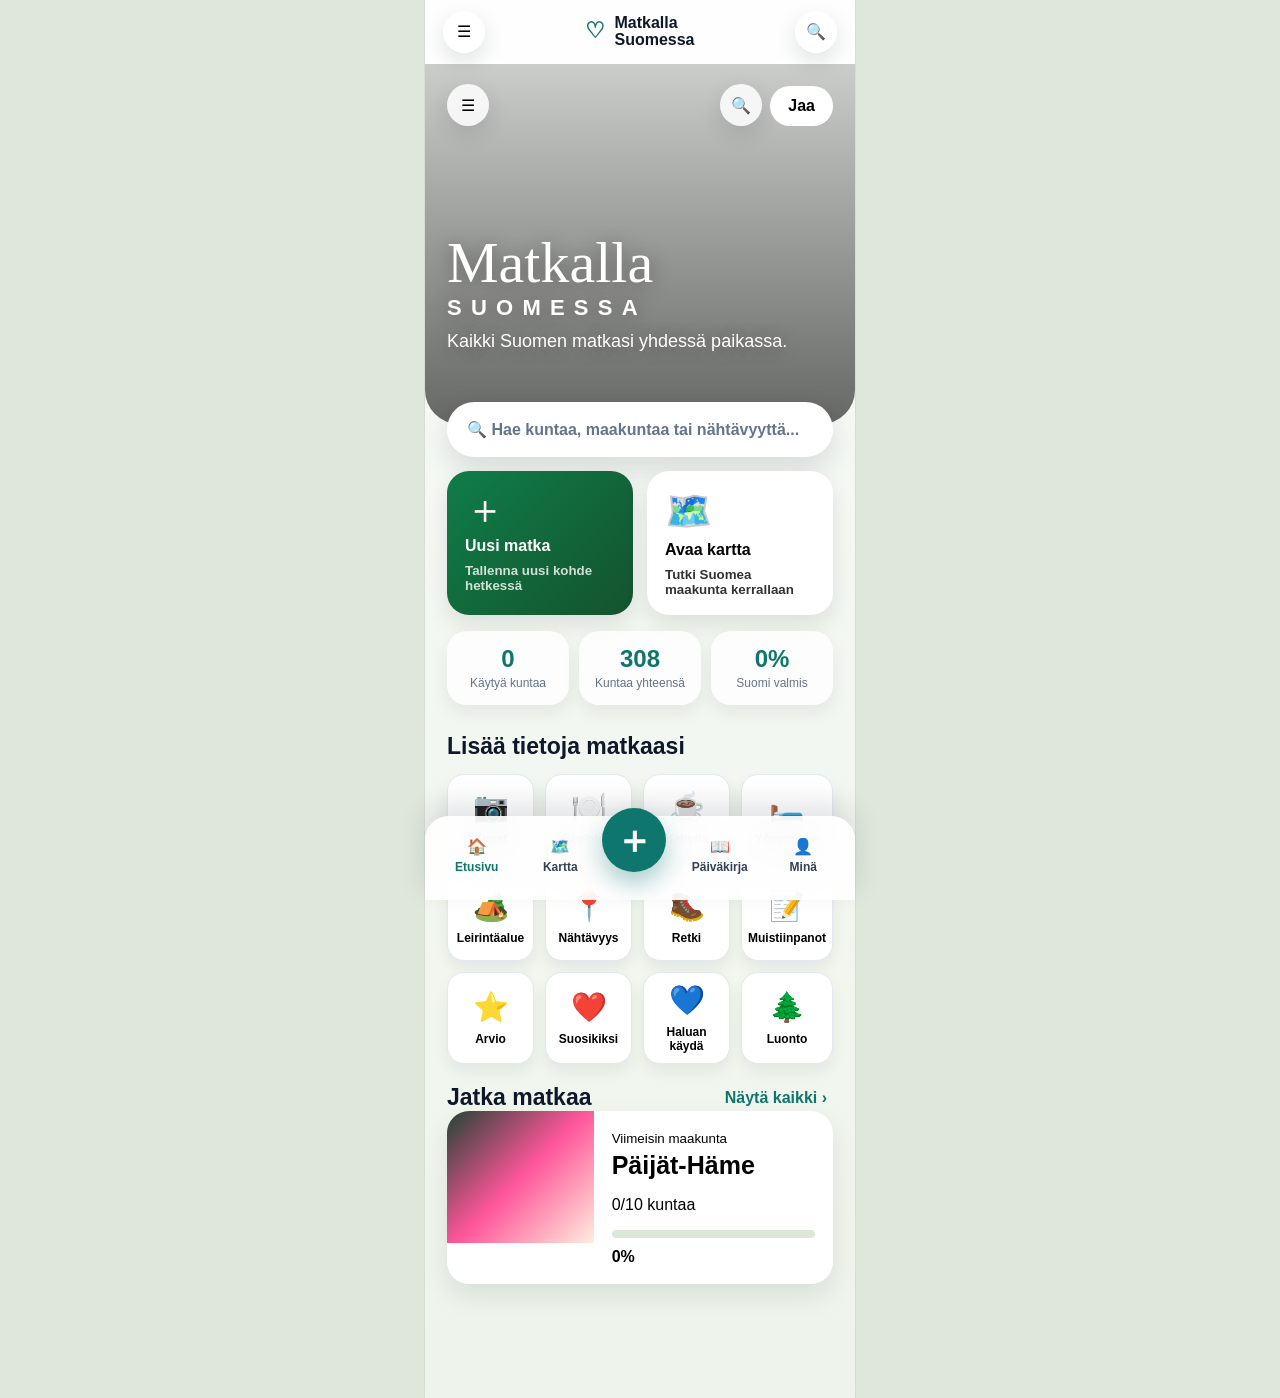
==== index.html @ c71a7cf4 "Add files via upload" ====
<!DOCTYPE html>
<html lang="fi">
<head>
  <meta charset="UTF-8" />
  <meta name="viewport" content="width=device-width, initial-scale=1.0" />
  <title>Matkalla Suomessa</title>
  <link rel="stylesheet" href="styles.css" />
</head>
<body>
  <div class="app-shell">
    <header class="topbar">
      <button class="round-icon" onclick="go('home')">☰</button>
      <div class="brand"><span class="logo">♡</span><span>Matkalla<br>Suomessa</span></div>
      <button class="round-icon" onclick="showSearch()" title="Haku">🔍</button>
    </header>
    <main id="view"></main>
    <nav class="bottomnav">
      <button data-nav="home" onclick="go('home')">🏠<span>Etusivu</span></button>
      <button data-nav="map" onclick="go('map')">🗺️<span>Kartta</span></button>
      <button class="plus" onclick="go('newTrip')">＋</button>
      <button data-nav="trips" onclick="go('trips')">📖<span>Päiväkirja</span></button>
      <button data-nav="profile" onclick="go('profile')">👤<span>Minä</span></button>
    </nav>
  </div>
  <script src="data.js"></script>
  <script src="app.js"></script>
</body>
</html>
---- styles.css ----
:root{--green:#0f766e;--dark:#0f172a;--muted:#64748b;--bg:#f3f6f1;--card:#ffffff;--line:#e2e8f0;--gold:#c98909;--blue:#0ea5e9;--pink:#ec4899}*{box-sizing:border-box}body{margin:0;background:#dfe7dd;font-family:-apple-system,BlinkMacSystemFont,"Segoe UI",Roboto,Arial,sans-serif;color:var(--dark)}button,input,textarea{font:inherit}.app-shell{width:min(430px,100vw);min-height:100vh;margin:0 auto;background:linear-gradient(#f8faf7,#eef4eb);position:relative;overflow:hidden;padding-bottom:92px;box-shadow:0 0 0 1px rgba(0,0,0,.04)}.topbar{position:sticky;top:0;z-index:20;height:64px;padding:10px 18px;display:flex;align-items:center;justify-content:space-between;background:rgba(255,255,255,.72);backdrop-filter:blur(16px);border-bottom:1px solid rgba(255,255,255,.5)}.brand{display:flex;align-items:center;gap:9px;font-weight:900;line-height:1.02}.logo{color:var(--green);font-size:22px}.round-icon{width:42px;height:42px;border:0;border-radius:50%;background:#fff;box-shadow:0 8px 22px rgba(15,23,42,.12);display:inline-grid;place-items:center}.light{background:rgba(255,255,255,.85)}.pill-share{border:0;border-radius:24px;background:#fff;padding:11px 18px;font-weight:900;margin-left:8px}.hero{height:360px;background-size:cover;background-position:center;position:relative;padding:20px 22px;display:flex;flex-direction:column;justify-content:space-between;color:#fff;border-bottom-left-radius:34px;border-bottom-right-radius:34px}.hero-actions{display:flex;justify-content:space-between;align-items:center}.hero-title{padding-bottom:52px;text-shadow:0 2px 20px rgba(0,0,0,.4)}.script{font-size:58px;line-height:.85;font-family:"Segoe Script","Brush Script MT",cursive}.spaced{letter-spacing:.42em;font-weight:800;font-size:22px;margin-top:8px}.hero-title p{font-size:18px;margin:10px 0 0}.content{padding:22px}.overlap{margin-top:-44px;position:relative;z-index:5}h1{font-size:34px;line-height:1;margin:8px 0 10px}h2{font-size:23px;margin:28px 0 14px}.lead{color:var(--muted);font-size:16px}.searchbar{width:100%;border:0;border-radius:28px;background:#fff;padding:18px 20px;text-align:left;color:#64748b;box-shadow:0 12px 30px rgba(15,23,42,.13);font-weight:650}.quick-grid{display:grid;grid-template-columns:1fr 1fr;gap:14px;margin-top:14px}.quick{border:0;border-radius:22px;background:#fff;padding:18px;text-align:left;min-height:118px;display:flex;flex-direction:column;gap:8px;box-shadow:0 10px 22px rgba(15,23,42,.1)}.quick.primary{background:linear-gradient(135deg,#0f7d49,#14532d);color:#fff}.bigplus{font-size:40px;line-height:1}.mapicon{font-size:38px}.quick small{font-weight:600;opacity:.8}.stats-row{display:grid;grid-template-columns:repeat(3,1fr);gap:10px;margin:16px 0}.stats-row>div{background:rgba(255,255,255,.78);border-radius:20px;padding:14px;text-align:center;box-shadow:0 8px 18px rgba(15,23,42,.07)}.stats-row b{display:block;font-size:24px;color:var(--green)}.stats-row small{font-size:12px;color:var(--muted)}.feature-grid,.action-grid{display:grid;grid-template-columns:repeat(4,1fr);gap:11px}.feature,.region-action{border:1px solid var(--line);background:#fff;border-radius:17px;min-height:88px;padding:10px 6px;display:flex;flex-direction:column;align-items:center;justify-content:center;gap:8px;font-weight:800;box-shadow:0 8px 15px rgba(15,23,42,.06)}.feature span,.region-action span{font-size:29px}.feature b,.region-action b{font-size:12px}.section-title{display:flex;align-items:center;justify-content:space-between;margin-top:20px}.section-title h2{margin:0}.section-title button{border:0;background:transparent;color:var(--green);font-weight:850}.journey-card{width:100%;border:0;background:#fff;border-radius:22px;padding:0;display:grid;grid-template-columns:38% 1fr;text-align:left;overflow:hidden;box-shadow:0 12px 26px rgba(15,23,42,.09)}.journey-img{min-height:132px;background:linear-gradient(135deg,#243,#f59,#fed)}.journey-card div:nth-child(2){padding:18px}.journey-card h3{font-size:25px;margin:4px 0}.bar{height:8px;background:#dbe7d7;border-radius:99px;overflow:hidden;margin:10px 0}.bar i{display:block;height:100%;background:var(--green);border-radius:99px}.h-scroll,.memory-strip{display:flex;gap:12px;overflow-x:auto;padding:3px 0 10px}.mini-card,.place-card{border:0;background:#fff;border-radius:18px;min-width:138px;text-align:left;padding:10px;box-shadow:0 8px 17px rgba(15,23,42,.08)}.mini-img,.place-img{height:92px;border-radius:14px;background:linear-gradient(135deg,#0f766e,#a7f3d0,#fff);display:grid;place-items:center;font-size:30px;position:relative}.place-img button{position:absolute;right:8px;top:8px;border:0;border-radius:50%;background:rgba(255,255,255,.9);width:32px;height:32px}.mini-card b,.place-card b{display:block;margin-top:9px}.mini-card small,.place-card small{color:var(--muted)}.premium-map{position:relative;height:580px;background:rgba(255,255,255,.72);border-radius:34px;box-shadow:inset 0 0 0 1px rgba(255,255,255,.9),0 16px 35px rgba(15,23,42,.08);overflow:hidden;margin:16px 0}.finland-shape{position:absolute;inset:32px 78px 72px 82px;background:linear-gradient(180deg,#dcfce7,#eef8ed);border:7px solid #0f5f55;border-radius:48% 44% 54% 48%/18% 16% 26% 24%;clip-path:polygon(51% 0,61% 3%,67% 12%,64% 23%,55% 31%,61% 42%,72% 50%,70% 62%,60% 73%,62% 88%,52% 99%,38% 94%,32% 78%,25% 68%,31% 55%,22% 43%,31% 31%,38% 22%,36% 10%);filter:drop-shadow(0 18px 18px rgba(15,23,42,.12))}.finland-shape:after{content:"";position:absolute;left:44%;top:30%;width:48px;height:82px;background:#bae6fd;border-radius:50%;opacity:.75}.map-pin{position:absolute;transform:translate(-50%,-50%);border:1px solid var(--line);border-radius:14px;background:#fff;width:54px;height:54px;box-shadow:0 10px 24px rgba(15,23,42,.14);display:grid;place-items:center;font-weight:900}.map-pin small{font-size:11px;margin-top:-8px}.map-pin.started{background:var(--green);color:#fff}.map-pin.done{background:var(--gold);color:#fff}.legend{position:absolute;left:25px;right:25px;bottom:26px;display:flex;justify-content:center;gap:12px;font-weight:800;font-size:13px}.green{color:var(--green)}.gold{color:var(--gold)}.region-grid{display:grid;gap:12px}.region-card{border:0;border-radius:22px;background:#fff;padding:16px;display:grid;grid-template-columns:42px 1fr 18px;align-items:center;gap:12px;text-align:left;box-shadow:0 8px 18px rgba(15,23,42,.07)}.region-card span{font-size:28px}.region-card b{font-size:18px}.region-card small{display:block;color:var(--muted);margin:2px 0}.region-card.started{box-shadow:0 0 0 2px rgba(15,118,110,.18),0 8px 18px rgba(15,23,42,.07)}.region-card.done{box-shadow:0 0 0 2px rgba(201,137,9,.3),0 8px 18px rgba(15,23,42,.07)}.region-hero,.muni-hero{height:310px;padding:20px;display:flex;flex-direction:column;justify-content:space-between;color:#fff;position:relative;background-size:cover;border-bottom-left-radius:34px;border-bottom-right-radius:34px}.region-hero:before,.muni-hero:before{content:"";position:absolute;inset:0;background:linear-gradient(180deg,rgba(0,0,0,.08),rgba(0,0,0,.58));border-bottom-left-radius:34px;border-bottom-right-radius:34px}.region-hero>* ,.muni-hero>*{position:relative}.back{width:48px;height:48px;border:0;border-radius:50%;background:rgba(255,255,255,.9);font-size:34px}.hero-heart{position:absolute;right:18px;top:20px}.crest{font-size:44px;display:block}.region-hero h1,.muni-hero h1{font-size:52px;color:#fff;text-shadow:0 3px 20px rgba(0,0,0,.35);margin:8px 0}.region-content{margin-top:-20px;position:relative;z-index:4}.progress-card{background:#fff;border-radius:22px;padding:18px;display:grid;grid-template-columns:repeat(3,1fr);gap:8px;box-shadow:0 12px 28px rgba(15,23,42,.1)}.progress-card b{font-size:22px;color:var(--green);display:block}.progress-card small{color:var(--muted);font-size:12px}.wide{grid-column:1/-1}.municipality-list{display:grid;gap:10px}.muni-row{width:100%;border:0;border-radius:18px;background:#fff;padding:15px;text-align:left;display:flex;justify-content:space-between;align-items:center;box-shadow:0 7px 15px rgba(15,23,42,.06)}.muni-row b{font-size:18px}.muni-row small{display:block;color:var(--muted);margin-top:3px}.muni-row.visited{background:#e8f7ed}.toggle-row{display:grid;grid-template-columns:1fr;gap:10px}.status{border:1px solid var(--line);border-radius:17px;background:#fff;padding:14px;font-weight:900}.status.on{background:#dcfce7;border-color:#86efac}.status.blue{background:#dff5ff}.status.pink{background:#ffe4ef}.field{display:block;margin:16px 0;font-weight:850}.field input,.field textarea,.search-input{width:100%;border:1px solid var(--line);border-radius:18px;padding:15px;margin-top:8px;background:#fff}.field textarea{min-height:120px;resize:vertical}.rating{background:#fff;border-radius:18px;padding:15px;margin:14px 0;display:flex;align-items:center;justify-content:space-between}.rating button{border:0;background:transparent;font-size:24px}.tag-cloud{display:flex;gap:8px;flex-wrap:wrap}.tag{border:1px solid var(--line);border-radius:999px;background:#fff;padding:10px 14px}.tag.on{background:#dcfce7;border-color:#86efac}.big-save{width:100%;border:0;border-radius:20px;background:linear-gradient(135deg,#0f766e,#14532d);color:#fff;font-weight:950;padding:17px;margin-top:10px;box-shadow:0 12px 24px rgba(15,118,110,.25)}.ghost{width:100%;border:1px solid var(--line);border-radius:20px;background:#fff;padding:15px;margin-top:10px}.diary-card,.empty-card{background:#fff;border-radius:20px;padding:18px;box-shadow:0 8px 18px rgba(15,23,42,.07);margin:12px 0}.add-memory{min-width:112px;border:2px dashed #cbd5e1;border-radius:18px;background:#fff;color:var(--green);font-size:36px}.add-memory span{display:block;font-size:14px;color:var(--dark)}.bottomnav{position:fixed;left:50%;bottom:0;transform:translateX(-50%);width:min(430px,100vw);height:84px;background:rgba(255,255,255,.86);backdrop-filter:blur(18px);border-top-left-radius:24px;border-top-right-radius:24px;box-shadow:0 -12px 28px rgba(15,23,42,.12);display:grid;grid-template-columns:1fr 1fr 76px 1fr 1fr;align-items:center;padding:8px 10px 14px;z-index:30}.bottomnav button{border:0;background:transparent;display:flex;flex-direction:column;align-items:center;gap:4px;color:#334155;font-weight:800}.bottomnav .active{color:var(--green)}.bottomnav span{font-size:12px}.bottomnav .plus{width:64px;height:64px;border-radius:50%;background:var(--green);color:#fff;font-size:38px;display:grid;place-items:center;box-shadow:0 12px 25px rgba(15,118,110,.35);margin-top:-30px} @media(max-width:380px){.feature-grid,.action-grid{grid-template-columns:repeat(3,1fr)}.hero{height:330px}.script{font-size:48px}.premium-map{height:520px}.map-pin{width:48px;height:48px}.region-hero h1,.muni-hero h1{font-size:42px}}
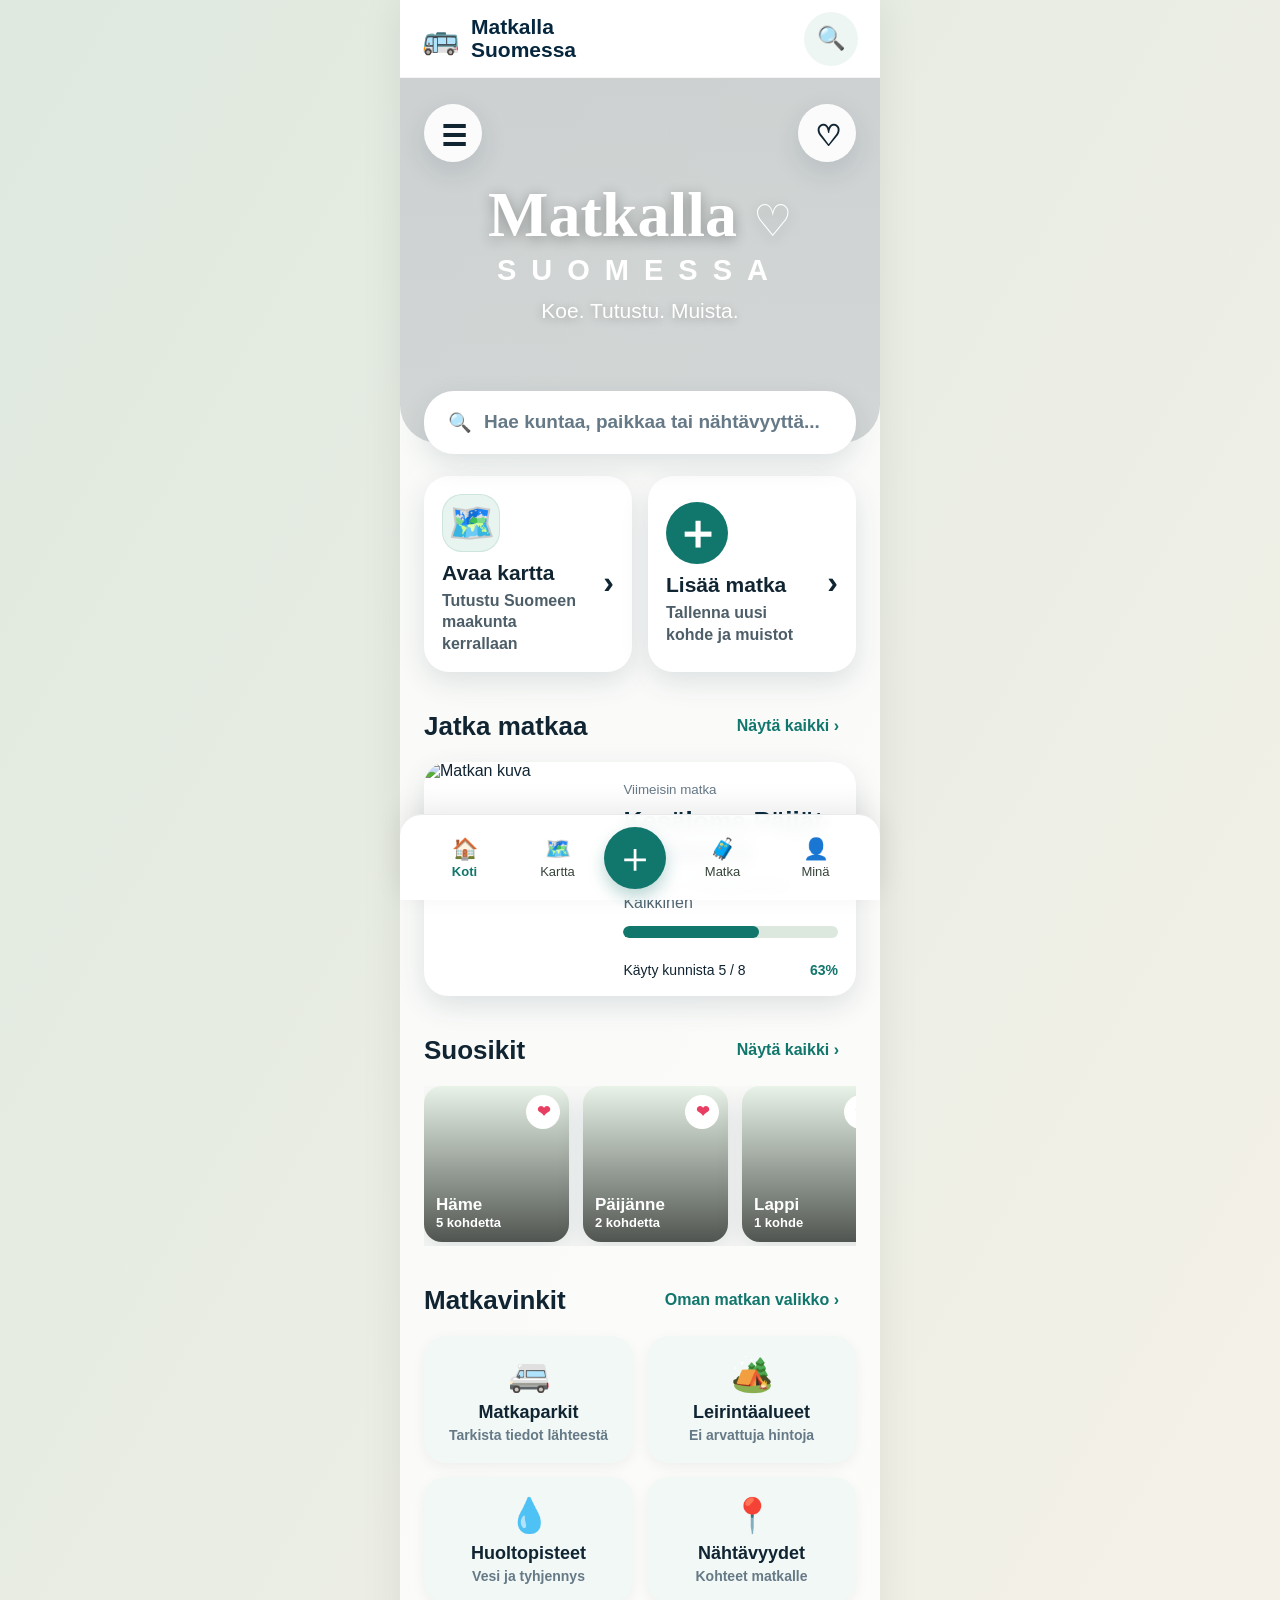
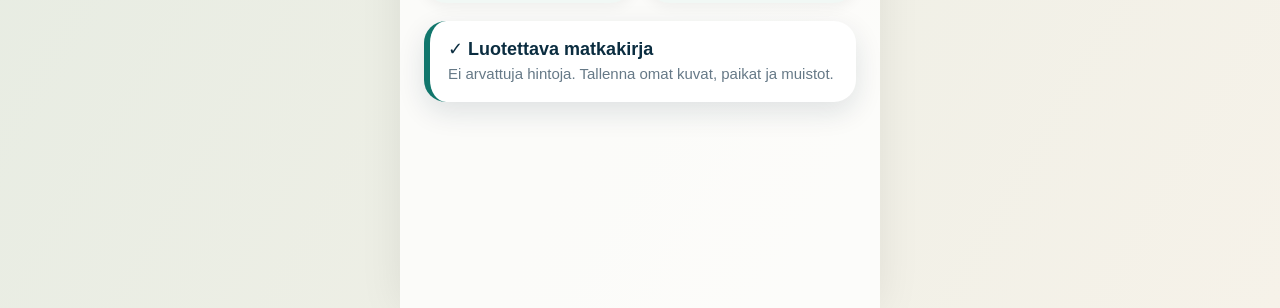
==== commit bd7bd156: "Add files via upload" ====
--- a/index.html
+++ b/index.html
@@ -9,16 +9,15 @@
 <body>
   <div class="app-shell">
     <header class="topbar">
-      <button class="round-icon" onclick="go('home')">☰</button>
-      <div class="brand"><span class="logo">♡</span><span>Matkalla<br>Suomessa</span></div>
-      <button class="round-icon" onclick="showSearch()" title="Haku">🔍</button>
+      <div class="brand"><span class="logo">🚌</span><span>Matkalla<br>Suomessa</span></div>
+      <button class="icon" onclick="showSearch()" title="Haku">🔍</button>
     </header>
     <main id="view"></main>
     <nav class="bottomnav">
-      <button data-nav="home" onclick="go('home')">🏠<span>Etusivu</span></button>
+      <button data-nav="home" onclick="go('home')">🏠<span>Koti</span></button>
       <button data-nav="map" onclick="go('map')">🗺️<span>Kartta</span></button>
       <button class="plus" onclick="go('newTrip')">＋</button>
-      <button data-nav="trips" onclick="go('trips')">📖<span>Päiväkirja</span></button>
+      <button data-nav="trips" onclick="go('trips')">🧳<span>Matka</span></button>
       <button data-nav="profile" onclick="go('profile')">👤<span>Minä</span></button>
     </nav>
   </div>
--- a/styles.css
+++ b/styles.css
@@ -1 +1,44 @@
-:root{--green:#0f766e;--dark:#0f172a;--muted:#64748b;--bg:#f3f6f1;--card:#ffffff;--line:#e2e8f0;--gold:#c98909;--blue:#0ea5e9;--pink:#ec4899}*{box-sizing:border-box}body{margin:0;background:#dfe7dd;font-family:-apple-system,BlinkMacSystemFont,"Segoe UI",Roboto,Arial,sans-serif;color:var(--dark)}button,input,textarea{font:inherit}.app-shell{width:min(430px,100vw);min-height:100vh;margin:0 auto;background:linear-gradient(#f8faf7,#eef4eb);position:relative;overflow:hidden;padding-bottom:92px;box-shadow:0 0 0 1px rgba(0,0,0,.04)}.topbar{position:sticky;top:0;z-index:20;height:64px;padding:10px 18px;display:flex;align-items:center;justify-content:space-between;background:rgba(255,255,255,.72);backdrop-filter:blur(16px);border-bottom:1px solid rgba(255,255,255,.5)}.brand{display:flex;align-items:center;gap:9px;font-weight:900;line-height:1.02}.logo{color:var(--green);font-size:22px}.round-icon{width:42px;height:42px;border:0;border-radius:50%;background:#fff;box-shadow:0 8px 22px rgba(15,23,42,.12);display:inline-grid;place-items:center}.light{background:rgba(255,255,255,.85)}.pill-share{border:0;border-radius:24px;background:#fff;padding:11px 18px;font-weight:900;margin-left:8px}.hero{height:360px;background-size:cover;background-position:center;position:relative;padding:20px 22px;display:flex;flex-direction:column;justify-content:space-between;color:#fff;border-bottom-left-radius:34px;border-bottom-right-radius:34px}.hero-actions{display:flex;justify-content:space-between;align-items:center}.hero-title{padding-bottom:52px;text-shadow:0 2px 20px rgba(0,0,0,.4)}.script{font-size:58px;line-height:.85;font-family:"Segoe Script","Brush Script MT",cursive}.spaced{letter-spacing:.42em;font-weight:800;font-size:22px;margin-top:8px}.hero-title p{font-size:18px;margin:10px 0 0}.content{padding:22px}.overlap{margin-top:-44px;position:relative;z-index:5}h1{font-size:34px;line-height:1;margin:8px 0 10px}h2{font-size:23px;margin:28px 0 14px}.lead{color:var(--muted);font-size:16px}.searchbar{width:100%;border:0;border-radius:28px;background:#fff;padding:18px 20px;text-align:left;color:#64748b;box-shadow:0 12px 30px rgba(15,23,42,.13);font-weight:650}.quick-grid{display:grid;grid-template-columns:1fr 1fr;gap:14px;margin-top:14px}.quick{border:0;border-radius:22px;background:#fff;padding:18px;text-align:left;min-height:118px;display:flex;flex-direction:column;gap:8px;box-shadow:0 10px 22px rgba(15,23,42,.1)}.quick.primary{background:linear-gradient(135deg,#0f7d49,#14532d);color:#fff}.bigplus{font-size:40px;line-height:1}.mapicon{font-size:38px}.quick small{font-weight:600;opacity:.8}.stats-row{display:grid;grid-template-columns:repeat(3,1fr);gap:10px;margin:16px 0}.stats-row>div{background:rgba(255,255,255,.78);border-radius:20px;padding:14px;text-align:center;box-shadow:0 8px 18px rgba(15,23,42,.07)}.stats-row b{display:block;font-size:24px;color:var(--green)}.stats-row small{font-size:12px;color:var(--muted)}.feature-grid,.action-grid{display:grid;grid-template-columns:repeat(4,1fr);gap:11px}.feature,.region-action{border:1px solid var(--line);background:#fff;border-radius:17px;min-height:88px;padding:10px 6px;display:flex;flex-direction:column;align-items:center;justify-content:center;gap:8px;font-weight:800;box-shadow:0 8px 15px rgba(15,23,42,.06)}.feature span,.region-action span{font-size:29px}.feature b,.region-action b{font-size:12px}.section-title{display:flex;align-items:center;justify-content:space-between;margin-top:20px}.section-title h2{margin:0}.section-title button{border:0;background:transparent;color:var(--green);font-weight:850}.journey-card{width:100%;border:0;background:#fff;border-radius:22px;padding:0;display:grid;grid-template-columns:38% 1fr;text-align:left;overflow:hidden;box-shadow:0 12px 26px rgba(15,23,42,.09)}.journey-img{min-height:132px;background:linear-gradient(135deg,#243,#f59,#fed)}.journey-card div:nth-child(2){padding:18px}.journey-card h3{font-size:25px;margin:4px 0}.bar{height:8px;background:#dbe7d7;border-radius:99px;overflow:hidden;margin:10px 0}.bar i{display:block;height:100%;background:var(--green);border-radius:99px}.h-scroll,.memory-strip{display:flex;gap:12px;overflow-x:auto;padding:3px 0 10px}.mini-card,.place-card{border:0;background:#fff;border-radius:18px;min-width:138px;text-align:left;padding:10px;box-shadow:0 8px 17px rgba(15,23,42,.08)}.mini-img,.place-img{height:92px;border-radius:14px;background:linear-gradient(135deg,#0f766e,#a7f3d0,#fff);display:grid;place-items:center;font-size:30px;position:relative}.place-img button{position:absolute;right:8px;top:8px;border:0;border-radius:50%;background:rgba(255,255,255,.9);width:32px;height:32px}.mini-card b,.place-card b{display:block;margin-top:9px}.mini-card small,.place-card small{color:var(--muted)}.premium-map{position:relative;height:580px;background:rgba(255,255,255,.72);border-radius:34px;box-shadow:inset 0 0 0 1px rgba(255,255,255,.9),0 16px 35px rgba(15,23,42,.08);overflow:hidden;margin:16px 0}.finland-shape{position:absolute;inset:32px 78px 72px 82px;background:linear-gradient(180deg,#dcfce7,#eef8ed);border:7px solid #0f5f55;border-radius:48% 44% 54% 48%/18% 16% 26% 24%;clip-path:polygon(51% 0,61% 3%,67% 12%,64% 23%,55% 31%,61% 42%,72% 50%,70% 62%,60% 73%,62% 88%,52% 99%,38% 94%,32% 78%,25% 68%,31% 55%,22% 43%,31% 31%,38% 22%,36% 10%);filter:drop-shadow(0 18px 18px rgba(15,23,42,.12))}.finland-shape:after{content:"";position:absolute;left:44%;top:30%;width:48px;height:82px;background:#bae6fd;border-radius:50%;opacity:.75}.map-pin{position:absolute;transform:translate(-50%,-50%);border:1px solid var(--line);border-radius:14px;background:#fff;width:54px;height:54px;box-shadow:0 10px 24px rgba(15,23,42,.14);display:grid;place-items:center;font-weight:900}.map-pin small{font-size:11px;margin-top:-8px}.map-pin.started{background:var(--green);color:#fff}.map-pin.done{background:var(--gold);color:#fff}.legend{position:absolute;left:25px;right:25px;bottom:26px;display:flex;justify-content:center;gap:12px;font-weight:800;font-size:13px}.green{color:var(--green)}.gold{color:var(--gold)}.region-grid{display:grid;gap:12px}.region-card{border:0;border-radius:22px;background:#fff;padding:16px;display:grid;grid-template-columns:42px 1fr 18px;align-items:center;gap:12px;text-align:left;box-shadow:0 8px 18px rgba(15,23,42,.07)}.region-card span{font-size:28px}.region-card b{font-size:18px}.region-card small{display:block;color:var(--muted);margin:2px 0}.region-card.started{box-shadow:0 0 0 2px rgba(15,118,110,.18),0 8px 18px rgba(15,23,42,.07)}.region-card.done{box-shadow:0 0 0 2px rgba(201,137,9,.3),0 8px 18px rgba(15,23,42,.07)}.region-hero,.muni-hero{height:310px;padding:20px;display:flex;flex-direction:column;justify-content:space-between;color:#fff;position:relative;background-size:cover;border-bottom-left-radius:34px;border-bottom-right-radius:34px}.region-hero:before,.muni-hero:before{content:"";position:absolute;inset:0;background:linear-gradient(180deg,rgba(0,0,0,.08),rgba(0,0,0,.58));border-bottom-left-radius:34px;border-bottom-right-radius:34px}.region-hero>* ,.muni-hero>*{position:relative}.back{width:48px;height:48px;border:0;border-radius:50%;background:rgba(255,255,255,.9);font-size:34px}.hero-heart{position:absolute;right:18px;top:20px}.crest{font-size:44px;display:block}.region-hero h1,.muni-hero h1{font-size:52px;color:#fff;text-shadow:0 3px 20px rgba(0,0,0,.35);margin:8px 0}.region-content{margin-top:-20px;position:relative;z-index:4}.progress-card{background:#fff;border-radius:22px;padding:18px;display:grid;grid-template-columns:repeat(3,1fr);gap:8px;box-shadow:0 12px 28px rgba(15,23,42,.1)}.progress-card b{font-size:22px;color:var(--green);display:block}.progress-card small{color:var(--muted);font-size:12px}.wide{grid-column:1/-1}.municipality-list{display:grid;gap:10px}.muni-row{width:100%;border:0;border-radius:18px;background:#fff;padding:15px;text-align:left;display:flex;justify-content:space-between;align-items:center;box-shadow:0 7px 15px rgba(15,23,42,.06)}.muni-row b{font-size:18px}.muni-row small{display:block;color:var(--muted);margin-top:3px}.muni-row.visited{background:#e8f7ed}.toggle-row{display:grid;grid-template-columns:1fr;gap:10px}.status{border:1px solid var(--line);border-radius:17px;background:#fff;padding:14px;font-weight:900}.status.on{background:#dcfce7;border-color:#86efac}.status.blue{background:#dff5ff}.status.pink{background:#ffe4ef}.field{display:block;margin:16px 0;font-weight:850}.field input,.field textarea,.search-input{width:100%;border:1px solid var(--line);border-radius:18px;padding:15px;margin-top:8px;background:#fff}.field textarea{min-height:120px;resize:vertical}.rating{background:#fff;border-radius:18px;padding:15px;margin:14px 0;display:flex;align-items:center;justify-content:space-between}.rating button{border:0;background:transparent;font-size:24px}.tag-cloud{display:flex;gap:8px;flex-wrap:wrap}.tag{border:1px solid var(--line);border-radius:999px;background:#fff;padding:10px 14px}.tag.on{background:#dcfce7;border-color:#86efac}.big-save{width:100%;border:0;border-radius:20px;background:linear-gradient(135deg,#0f766e,#14532d);color:#fff;font-weight:950;padding:17px;margin-top:10px;box-shadow:0 12px 24px rgba(15,118,110,.25)}.ghost{width:100%;border:1px solid var(--line);border-radius:20px;background:#fff;padding:15px;margin-top:10px}.diary-card,.empty-card{background:#fff;border-radius:20px;padding:18px;box-shadow:0 8px 18px rgba(15,23,42,.07);margin:12px 0}.add-memory{min-width:112px;border:2px dashed #cbd5e1;border-radius:18px;background:#fff;color:var(--green);font-size:36px}.add-memory span{display:block;font-size:14px;color:var(--dark)}.bottomnav{position:fixed;left:50%;bottom:0;transform:translateX(-50%);width:min(430px,100vw);height:84px;background:rgba(255,255,255,.86);backdrop-filter:blur(18px);border-top-left-radius:24px;border-top-right-radius:24px;box-shadow:0 -12px 28px rgba(15,23,42,.12);display:grid;grid-template-columns:1fr 1fr 76px 1fr 1fr;align-items:center;padding:8px 10px 14px;z-index:30}.bottomnav button{border:0;background:transparent;display:flex;flex-direction:column;align-items:center;gap:4px;color:#334155;font-weight:800}.bottomnav .active{color:var(--green)}.bottomnav span{font-size:12px}.bottomnav .plus{width:64px;height:64px;border-radius:50%;background:var(--green);color:#fff;font-size:38px;display:grid;place-items:center;box-shadow:0 12px 25px rgba(15,118,110,.35);margin-top:-30px} @media(max-width:380px){.feature-grid,.action-grid{grid-template-columns:repeat(3,1fr)}.hero{height:330px}.script{font-size:48px}.premium-map{height:520px}.map-pin{width:48px;height:48px}.region-hero h1,.muni-hero h1{font-size:42px}}
+:root{
+  --green:#11766c; --dark:#0b2d40; --soft:#edf6f3; --bg:#eef4ec; --text:#102432; --muted:#667987; --card:#ffffff; --line:#dbe8e2; --shadow:0 10px 28px rgba(18,45,64,.12); --radius:22px;
+}
+*{box-sizing:border-box}
+body{margin:0;font-family:Arial,system-ui,-apple-system,sans-serif;background:linear-gradient(120deg,#dfe9df,#f6f2e9);color:var(--text);min-height:100vh}.app-shell{max-width:480px;min-height:100vh;margin:0 auto;background:rgba(255,255,255,.78);box-shadow:0 0 40px rgba(0,0,0,.08);position:relative;padding-bottom:90px;overflow:hidden}.topbar{height:78px;display:flex;align-items:center;justify-content:space-between;padding:18px 24px;background:rgba(255,255,255,.72);backdrop-filter:blur(10px);position:sticky;top:0;z-index:5;border-bottom:1px solid rgba(0,0,0,.04)}.brand{display:flex;align-items:center;gap:12px;font-weight:900;font-size:23px;line-height:1.05}.logo{font-size:27px}.icon{border:0;background:#eef4ee;border-radius:20px;width:52px;height:52px;font-size:22px;cursor:pointer}main{padding:24px}h1{font-size:36px;margin:8px 0 10px}h2{font-size:29px;margin:8px 0 14px}h3{margin:8px 0}.home-hero{margin:-24px -24px 0;padding:28px 24px 120px;min-height:320px;background:linear-gradient(rgba(6,30,48,.24),rgba(6,30,48,.08)),url('https://images.unsplash.com/photo-1500534314209-a25ddb2bd429?auto=format&fit=crop&w=1000&q=80') center/cover;border-bottom-left-radius:34px;border-bottom-right-radius:34px;color:#fff;text-align:center;position:relative}.hamburger,.hero-bell{position:absolute;top:24px;border:0;background:rgba(255,255,255,.92);width:54px;height:54px;border-radius:50%;font-size:26px;box-shadow:var(--shadow)}.hamburger{left:24px}.hero-bell{right:24px}.script-title{font-size:58px;font-family:cursive;font-weight:700;line-height:.9;text-shadow:0 2px 10px rgba(0,0,0,.25);margin-top:22px}.wide-title{font-size:28px;letter-spacing:14px;font-weight:700;margin-top:10px}.home-hero p{font-size:20px;margin:12px 0 0;text-shadow:0 2px 10px rgba(0,0,0,.25)}.search-pill{width:100%;margin:-58px 0 18px;position:relative;z-index:2;border:0;background:#fff;border-radius:28px;padding:18px 22px;text-align:left;font-size:18px;color:var(--muted);box-shadow:var(--shadow);display:flex;gap:12px;align-items:center}.action-row{display:grid;grid-template-columns:1fr 1fr;gap:14px;margin:18px 0 24px}.action-card{position:relative;min-height:122px;border:0;background:#fff;border-radius:var(--radius);box-shadow:var(--shadow);padding:18px 44px 18px 18px;text-align:left;color:var(--text)}.action-card strong{display:block;font-size:20px}.action-card small{display:block;font-size:15px;color:#4d5e68;margin-top:5px;line-height:1.35}.action-card em{position:absolute;right:18px;top:45%;font-size:32px;font-style:normal}.action-icon{display:block;font-size:40px;margin-bottom:9px}.plus-green{background:var(--green);color:#fff;border-radius:50%;width:58px;height:58px;text-align:center;line-height:58px;font-size:48px}.section-head{display:flex;align-items:center;justify-content:space-between;margin:26px 0 12px}.section-head h2{margin:0;font-size:24px}.section-head button{border:0;background:transparent;color:var(--green);font-weight:800;font-size:16px}.continue-card{border:0;background:#fff;border-radius:var(--radius);box-shadow:var(--shadow);display:grid;grid-template-columns:42% 1fr;overflow:hidden;text-align:left;width:100%;padding:0;color:var(--text)}.continue-card img{width:100%;height:100%;object-fit:cover;min-height:150px}.continue-card>div{padding:18px}.continue-card small{color:var(--muted)}.continue-card h3{font-size:24px;color:var(--dark)}.continue-card p{margin:6px 0 10px;color:#526571}.slim{height:8px;margin:10px 0}.card-line{display:flex;justify-content:space-between;font-size:14px}.card-line strong{color:var(--green)}.favourite-row{display:grid;grid-template-columns:repeat(3,1fr);gap:12px;overflow:hidden}.fav-card{height:142px;border:0;border-radius:18px;background-size:cover;background-position:center;color:#fff;text-align:left;padding:12px;display:flex;flex-direction:column;justify-content:flex-end;position:relative;box-shadow:var(--shadow);overflow:hidden}.fav-card:before{content:"";position:absolute;inset:0;background:linear-gradient(transparent,rgba(0,0,0,.65))}.fav-card span,.fav-card strong,.fav-card small{position:relative}.fav-card span{position:absolute;top:9px;right:9px;background:#fff;color:#e83e61;border-radius:50%;width:34px;height:34px;text-align:center;line-height:34px}.fav-card strong{font-size:17px}.fav-card small{font-size:13px}.tips-grid{display:grid;grid-template-columns:repeat(2,1fr);gap:12px}.tip-card,.tool-card{border:0;background:#f1f8f5;border-radius:18px;padding:18px;text-align:center;min-height:112px;color:var(--text);box-shadow:0 4px 14px rgba(0,0,0,.05)}.tip-card span,.tool-card span{display:block;font-size:34px;margin-bottom:8px}.tip-card strong,.tool-card strong{display:block;font-size:17px}.tip-card small{display:block;color:var(--muted);margin-top:4px}.trip-hero{background:#fff;border-radius:var(--radius);box-shadow:var(--shadow);overflow:hidden}.trip-hero img{width:100%;height:185px;object-fit:cover}.trip-hero div{padding:18px}.trip-hero small{color:var(--muted);font-weight:700}.trip-hero h1{font-size:34px;color:var(--dark)}.soft-card{background:#fff;border-radius:var(--radius);box-shadow:var(--shadow);padding:18px}.trip-summary{display:grid;grid-template-columns:repeat(3,1fr);margin:16px 0;text-align:center}.trip-summary strong,.stats-card strong{display:block;font-size:27px;color:var(--green)}.trip-summary span,.stats-card span{font-size:13px;color:var(--muted)}.trip-tools,.sheet-grid{display:grid;grid-template-columns:repeat(3,1fr);gap:12px}.tool-card.extra{display:none}.tool-card.extra.show{display:block}.big-add{width:100%;margin:22px 0;border:0;background:var(--green);color:#fff;border-radius:22px;padding:18px;font-size:20px;font-weight:900;box-shadow:var(--shadow)}.note-preview,.empty-state,.trip{background:#fff;border-radius:var(--radius);padding:18px;margin:12px 0;box-shadow:var(--shadow)}.empty-state{text-align:center}.empty-state div{font-size:48px;color:var(--green)}.back,.primary,.soft-button,main button,.fileButton{border:0;border-radius:16px;background:#e8f3e8;padding:15px 17px;font-size:16px;font-weight:800;cursor:pointer;color:var(--text)}.back{background:#fff;border:1px solid var(--line);margin-bottom:14px}.primary{background:var(--green);color:#fff}.soft-button{display:block;margin:12px 0;width:100%}.danger{background:#ffe8e8;color:#9b1c1c}.stats-card{display:grid;grid-template-columns:repeat(3,1fr);gap:10px;background:#fff;border-radius:22px;padding:18px;margin:14px 0;box-shadow:var(--shadow)}.stats-card div{text-align:center}.progress{height:12px;background:#dce8de;border-radius:99px;overflow:hidden;margin:14px 0 24px}.progress span{display:block;height:100%;background:var(--green);border-radius:99px}.map-grid{display:grid;grid-template-columns:repeat(2,1fr);gap:12px;margin-top:18px}.region-card,.municipality{border:0;border-radius:16px;background:#e8f3e8;padding:16px;font-size:16px;font-weight:800;text-align:center;color:var(--text)}.region-card{min-height:82px;display:flex;flex-direction:column;align-items:center;justify-content:center;gap:7px}.region-card small,.municipality small{color:var(--muted);font-weight:600}.region-card.complete,.municipality.visited{background:var(--green);color:#fff}.region-card.complete small,.municipality.visited small{color:#dceee0}.municipalities{grid-template-columns:1fr}.municipality{display:flex;align-items:center;justify-content:space-between;text-align:left}.field{display:block;margin:14px 0}.field span{display:block;font-weight:800;margin-bottom:6px}input,textarea,.search{width:100%;border:1px solid var(--line);border-radius:14px;background:#fff;padding:14px;font:inherit}textarea{resize:vertical}.trip strong,.trip small{display:block}.trip small{color:var(--muted);margin:4px 0 10px}.mini-list{background:#fff;border-radius:18px;padding:10px}.mini-list div{display:flex;justify-content:space-between;border-bottom:1px solid #edf1ed;padding:10px}.mini-list div:last-child{border-bottom:0}.fileButton{margin:10px 0}.fileButton input{display:none}.sheet-backdrop{position:fixed;inset:0;background:rgba(0,0,0,.34);z-index:20;display:flex;align-items:flex-end;justify-content:center}.sheet{max-width:480px;width:100%;background:#fff;border-top-left-radius:28px;border-top-right-radius:28px;padding:24px;box-shadow:0 -10px 30px rgba(0,0,0,.18);position:relative}.sheet-close{position:absolute;right:18px;top:14px;border:0;background:#f1f4f3;border-radius:50%;width:42px;height:42px;font-size:26px}.trust-note{color:var(--muted);font-size:14px}.menu-list{display:grid;gap:10px}.menu-list button{text-align:left;background:#f4f8f6}.bottomnav{position:fixed;left:50%;transform:translateX(-50%);bottom:0;max-width:480px;width:100%;height:82px;background:rgba(255,255,255,.94);backdrop-filter:blur(8px);display:grid;grid-template-columns:1fr 1fr 72px 1fr 1fr;align-items:center;border-top:1px solid rgba(0,0,0,.08);padding:8px 18px;z-index:10}.bottomnav button{border:0;background:transparent;font-size:21px;color:#364439;display:flex;flex-direction:column;align-items:center;gap:3px;cursor:pointer;padding:0}.bottomnav span{font-size:12px}.bottomnav .active{color:var(--green);font-weight:900}.bottomnav .plus{background:var(--green);color:white;border-radius:50%;width:58px;height:58px;font-size:38px;line-height:1;justify-content:center;box-shadow:0 8px 16px rgba(17,118,108,.28)}
+@media (max-width:520px){.app-shell{max-width:none}main{padding:22px 18px}.home-hero{margin:-22px -18px 0;padding-left:18px;padding-right:18px}.bottomnav{max-width:none}.action-row{gap:10px}.action-card{padding:16px 34px 16px 14px}.script-title{font-size:50px}.wide-title{font-size:23px;letter-spacing:11px}.trip-tools,.sheet-grid{grid-template-columns:repeat(3,1fr);gap:10px}.tool-card{padding:14px 8px}.tool-card strong{font-size:14px}}
+
+/* v7 päivitys: selkeä, moderni mutta helppokäyttöinen */
+.finland-shape{background:#e7f4ef;color:#0b8074;border-radius:20px;width:58px;height:58px;display:flex;align-items:center;justify-content:center;font-size:34px;box-shadow:inset 0 0 0 1px rgba(17,118,108,.12)}
+.action-card:focus,.tip-card:focus,.tool-card:focus,.bottomnav button:focus{outline:3px solid rgba(17,118,108,.28);outline-offset:3px}
+.tip-card small{font-size:13px;line-height:1.25}
+.trip-tools .tool-card{min-height:104px}
+.note-preview p{line-height:1.45;color:#425765}
+.menu-list button{font-size:18px;padding:17px 18px;border-radius:18px}
+
+/* v8: korjattu ja siistitty seuraava päivitys */
+.home-hero{background:linear-gradient(rgba(6,30,48,.20),rgba(6,30,48,.08)),url('https://images.unsplash.com/photo-1519681393784-d120267933ba?auto=format&fit=crop&w=1000&q=80') center/cover;}
+.continue-card{min-height:170px;}
+.continue-card img{min-height:170px;}
+.favourite-row{overflow-x:auto;padding-bottom:4px;grid-template-columns:repeat(3,minmax(130px,1fr));}
+.action-card,.continue-card,.tip-card,.tool-card,.fav-card{transition:transform .15s ease, box-shadow .15s ease;}
+.action-card:active,.continue-card:active,.tip-card:active,.tool-card:active,.fav-card:active{transform:scale(.985);}
+.empty-state p,.note-preview p{font-size:16px;line-height:1.45;}
+.trust-note{line-height:1.35;}
+
+
+/* v9: etusivu viimeistelty moderniksi ja helpoksi */
+.topbar{height:78px;padding:14px 22px;background:rgba(255,255,255,.92);backdrop-filter:blur(10px);position:sticky;top:0;z-index:9;border-bottom:1px solid rgba(0,0,0,.04)}
+.brand{font-size:21px;line-height:1.05;color:#06263d}.logo{font-size:30px}.icon{width:54px;height:54px;font-size:23px;background:#eef6f3;border-radius:50%;box-shadow:none}.home-hero{min-height:360px;padding-top:86px;background:linear-gradient(rgba(5,22,33,.18),rgba(5,22,33,.16)),url('https://images.unsplash.com/photo-1500534314209-a25ddb2bd429?auto=format&fit=crop&w=1100&q=85') center/cover;border-bottom-left-radius:38px;border-bottom-right-radius:38px}.script-title{font-size:64px;font-family:cursive;font-weight:700;text-shadow:0 3px 14px rgba(0,0,0,.32)}.script-title span{font-family:Arial,sans-serif;font-size:44px;font-weight:400}.wide-title{font-size:29px;letter-spacing:15px}.home-hero p{font-size:21px}.hamburger,.hero-bell{top:26px;width:58px;height:58px;font-size:29px}.search-pill{margin:-52px 0 22px;padding:20px 24px;border-radius:30px;font-size:19px}.action-row{gap:16px}.action-card{min-height:132px;border-radius:25px}.action-card strong{font-size:21px}.action-card small{font-size:16px}.section-head{margin-top:30px}.section-head h2{font-size:26px}.continue-card{border-radius:24px;min-height:184px}.continue-card img{min-height:184px}.continue-card h3{font-size:26px}.favourite-row{grid-template-columns:repeat(3,minmax(145px,1fr));gap:14px}.fav-card{height:156px}.tips-grid-wide{grid-template-columns:repeat(2,1fr);gap:14px}.tip-card{min-height:126px;border-radius:22px}.tip-card strong{font-size:18px}.tip-card small{font-size:14px}.trust-strip{margin:18px 0 92px;background:#fff;border-radius:22px;box-shadow:var(--shadow);padding:17px 18px;border-left:6px solid var(--green);display:flex;flex-direction:column;gap:4px}.trust-strip strong{font-size:18px;color:var(--dark)}.trust-strip span{font-size:15px;color:var(--muted);line-height:1.35}.bottomnav{height:86px;border-top-left-radius:22px;border-top-right-radius:22px;box-shadow:0 -8px 28px rgba(0,0,0,.08)}.bottomnav .plus{width:62px;height:62px;font-size:42px}.bottomnav span{font-size:13px}.finland-shape{font-size:38px}.plus-green{width:62px;height:62px;line-height:62px}
+@media (max-width:520px){.topbar{height:72px}.home-hero{min-height:330px;padding-top:76px}.script-title{font-size:55px}.wide-title{font-size:24px;letter-spacing:11px}.search-pill{font-size:17px}.action-card strong{font-size:19px}.action-card small{font-size:14px}.favourite-row{grid-template-columns:repeat(3,minmax(126px,1fr))}.fav-card{height:145px}.tip-card{min-height:116px}.trust-strip{margin-bottom:88px}}
+
+/* v10: Omat matkat -näkymä */
+.page-head h1{font-size:34px;color:var(--dark);margin-bottom:6px}.page-head p{font-size:17px;color:var(--muted);line-height:1.35}.trip-stats{display:grid;grid-template-columns:repeat(3,1fr);gap:10px;background:#fff;border-radius:24px;padding:16px;margin:14px 0 16px;box-shadow:var(--shadow)}.trip-stats div{text-align:center}.trip-stats strong{display:block;font-size:27px;color:var(--green)}.trip-stats span{font-size:13px;color:var(--muted)}.trip-list{display:grid;gap:14px;margin-top:14px}.memory-card{display:grid;grid-template-columns:128px 1fr;background:#fff;border-radius:24px;box-shadow:var(--shadow);overflow:hidden;border:0;text-align:left;color:var(--text);cursor:pointer}.memory-card>img{width:128px;height:100%;min-height:170px;object-fit:cover}.memory-body{padding:14px}.memory-top{display:flex;justify-content:space-between;align-items:center;margin-bottom:4px}.memory-top span{background:#e6f3ee;color:var(--green);font-weight:900;border-radius:999px;padding:5px 9px;font-size:13px}.memory-top button{background:#fff;border:1px solid var(--line);border-radius:50%;width:38px;height:38px;padding:0;font-size:20px}.memory-card h3{font-size:22px;margin:3px 0;color:var(--dark)}.memory-card p{font-size:15px;color:var(--muted);margin:4px 0}.stars{letter-spacing:1px;margin:6px 0}.stars span{color:#d4d8d1;font-size:18px}.stars .on{color:#f5b942}.memory-card small{display:block;color:#52615b;font-size:14px;line-height:1.3}.memory-actions{display:flex;gap:8px;margin-top:10px}.memory-actions button{flex:1;padding:10px;border-radius:13px;background:#f3f8f5;font-size:14px}.save-wide{width:100%;margin-top:12px;border:0;background:var(--green);color:#fff;border-radius:22px;padding:18px;font-size:20px;font-weight:900;box-shadow:var(--shadow)}select{width:100%;border:1px solid var(--line);border-radius:14px;background:#fff;padding:14px;font:inherit}.continue-card,.memory-card{transition:transform .15s ease}.continue-card:active,.memory-card:active{transform:scale(.99)}
+@media(max-width:520px){.memory-card{grid-template-columns:112px 1fr}.memory-card>img{width:112px;min-height:168px}.memory-body{padding:12px}.memory-card h3{font-size:19px}.memory-actions button{font-size:13px;padding:9px 6px}}
+
+/* v11: Kartta ja Päijät-Hämeen kuntien omat merkinnät */
+.map-title p{max-width:36rem}
+.featured-region{border:0;background:linear-gradient(135deg,#0b806f,#0f5e56);color:#fff;border-radius:28px;padding:22px;margin:16px 0 20px;box-shadow:0 14px 28px rgba(11,128,111,.25);display:grid;grid-template-columns:1fr 36px;align-items:center;gap:12px;text-align:left;cursor:pointer}
+.featured-region small{display:block;color:#d8fff4;font-weight:800;margin-bottom:4px}.featured-region h2{font-size:30px;margin:0 0 5px}.featured-region p{color:#ecfffb;line-height:1.35;margin:0 0 8px}.featured-region>span{font-size:42px;text-align:right}.featured-region .progress{background:rgba(255,255,255,.28);margin:12px 0 8px}.featured-region .progress span{background:#fff}.featured-region strong{color:#fff}
+.region-grid{margin-bottom:92px}.region-card.highlight{background:#dff5ed;border:2px solid rgba(11,128,111,.25)}.region-card.highlight strong:after{content:'  • aloitettu';font-size:12px;color:var(--green)}
+.region-hero{background:#fff;border-radius:28px;padding:22px;margin-bottom:16px;box-shadow:var(--shadow)}.region-hero small{font-weight:900;color:var(--green)}.region-hero h1{font-size:34px;margin:6px 0}.region-hero p{color:var(--muted);font-weight:800}.region-hero .progress{margin-bottom:0}
+.municipality{gap:12px}.municipality span{display:flex;flex-direction:column;gap:3px}.municipality strong{font-size:18px}.municipality em{font-style:normal;font-size:13px;color:var(--muted);font-weight:700}.municipality.visited em{color:#e6fff8}.municipality small{min-width:70px;text-align:right}
+.municipality-head{background:#fff;border-radius:26px;padding:20px;box-shadow:var(--shadow);margin-bottom:14px}.save-wide.done{background:#34524c}.check-row{display:flex;align-items:center;gap:10px;background:#fff;border-radius:18px;padding:14px 16px;margin:14px 0;box-shadow:var(--shadow);font-weight:900}.check-row input{width:22px;height:22px;accent-color:var(--green)}
+@media(max-width:520px){.featured-region{border-radius:24px;padding:18px}.featured-region h2{font-size:26px}.region-hero h1{font-size:30px}.region-card.highlight strong:after{display:block;margin-top:3px}.municipality strong{font-size:17px}}
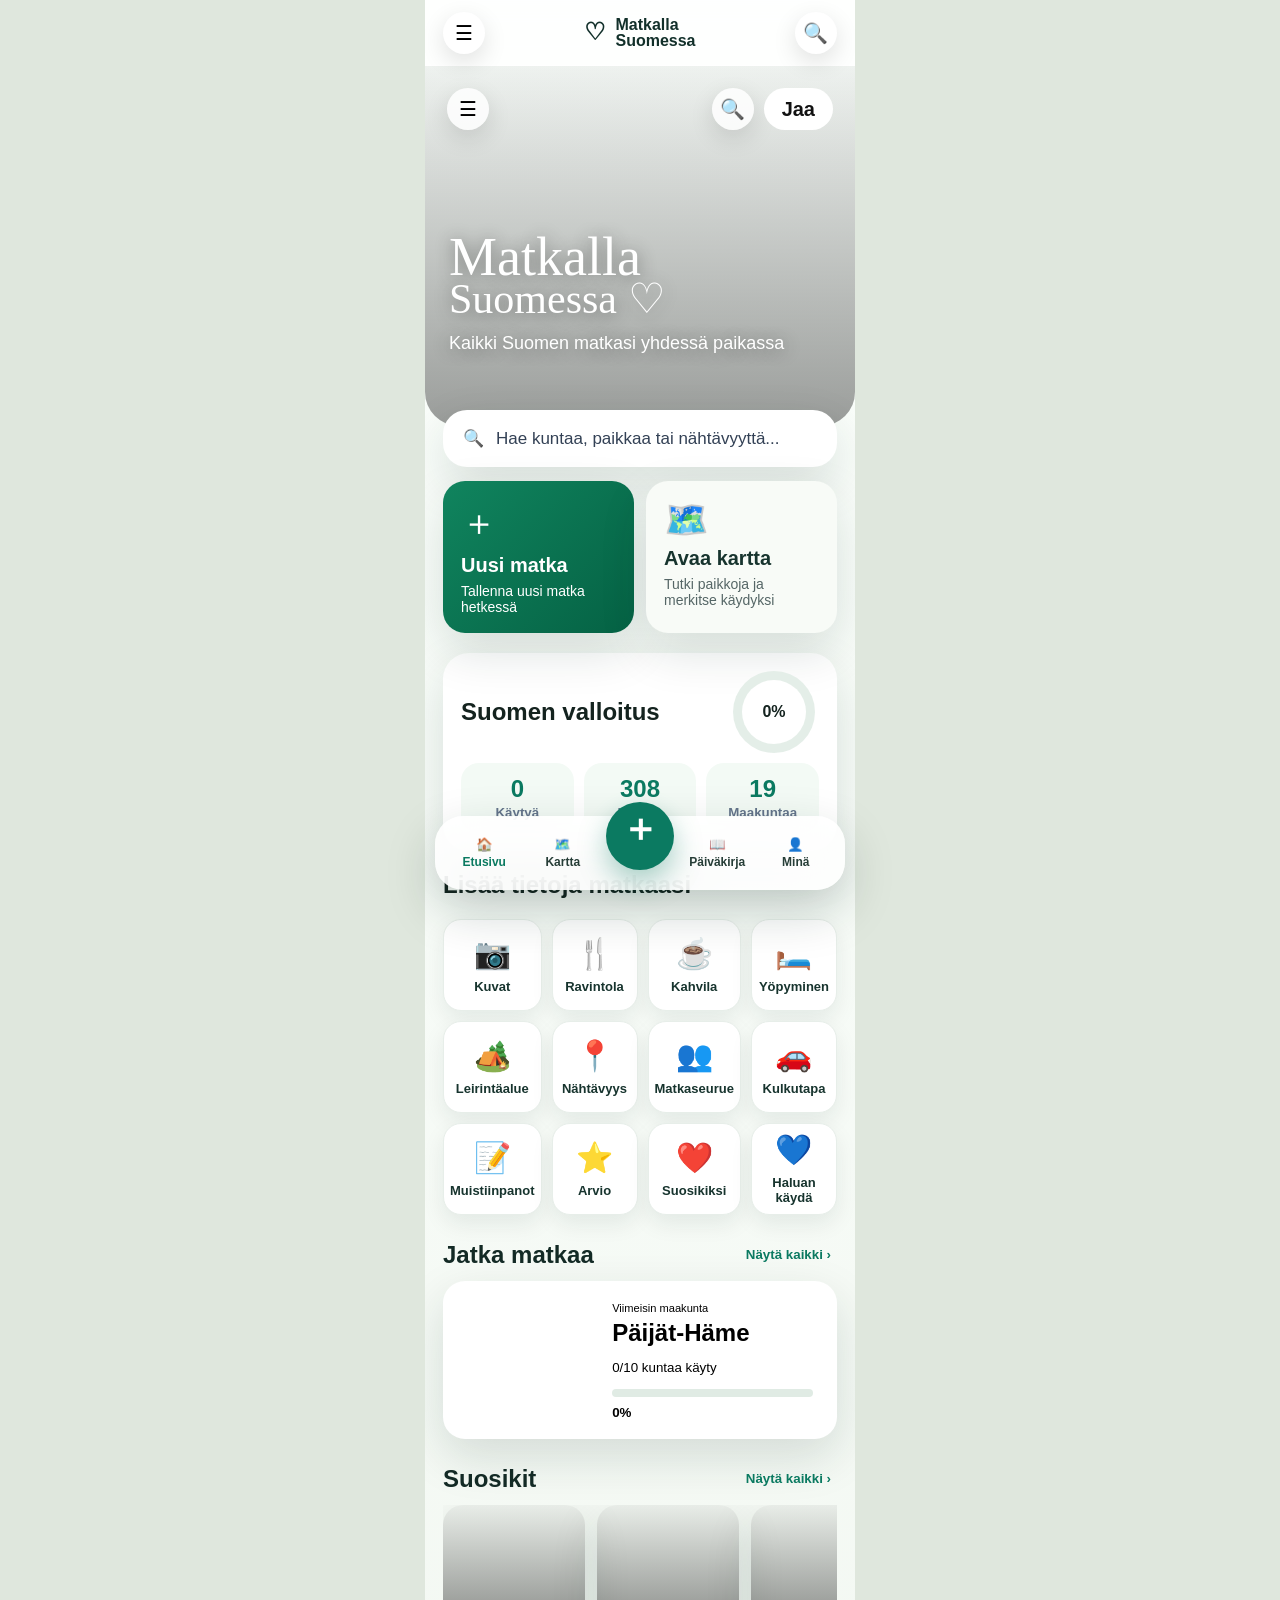
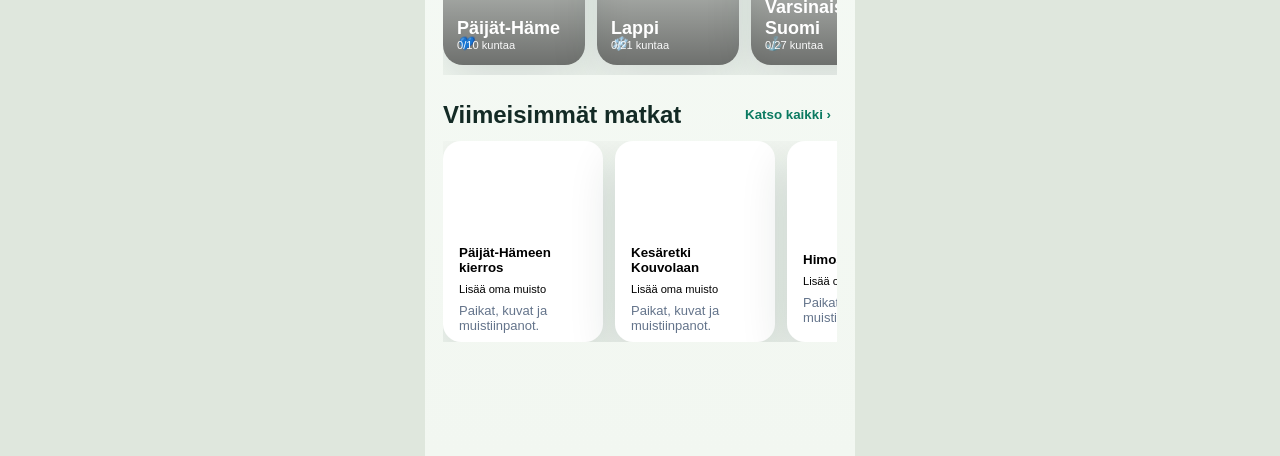
==== commit 4f12c04e: "Add files via upload" ====
--- a/index.html
+++ b/index.html
@@ -9,15 +9,16 @@
 <body>
   <div class="app-shell">
     <header class="topbar">
-      <div class="brand"><span class="logo">🚌</span><span>Matkalla<br>Suomessa</span></div>
-      <button class="icon" onclick="showSearch()" title="Haku">🔍</button>
+      <button class="round-icon" onclick="go('home')">☰</button>
+      <div class="brand"><span class="logo">♡</span><span>Matkalla<br>Suomessa</span></div>
+      <button class="round-icon" onclick="showSearch()" title="Haku">🔍</button>
     </header>
     <main id="view"></main>
     <nav class="bottomnav">
-      <button data-nav="home" onclick="go('home')">🏠<span>Koti</span></button>
+      <button data-nav="home" onclick="go('home')">🏠<span>Etusivu</span></button>
       <button data-nav="map" onclick="go('map')">🗺️<span>Kartta</span></button>
       <button class="plus" onclick="go('newTrip')">＋</button>
-      <button data-nav="trips" onclick="go('trips')">🧳<span>Matka</span></button>
+      <button data-nav="trips" onclick="go('trips')">📖<span>Päiväkirja</span></button>
       <button data-nav="profile" onclick="go('profile')">👤<span>Minä</span></button>
     </nav>
   </div>
--- a/styles.css
+++ b/styles.css
@@ -1,44 +1 @@
-:root{
-  --green:#11766c; --dark:#0b2d40; --soft:#edf6f3; --bg:#eef4ec; --text:#102432; --muted:#667987; --card:#ffffff; --line:#dbe8e2; --shadow:0 10px 28px rgba(18,45,64,.12); --radius:22px;
-}
-*{box-sizing:border-box}
-body{margin:0;font-family:Arial,system-ui,-apple-system,sans-serif;background:linear-gradient(120deg,#dfe9df,#f6f2e9);color:var(--text);min-height:100vh}.app-shell{max-width:480px;min-height:100vh;margin:0 auto;background:rgba(255,255,255,.78);box-shadow:0 0 40px rgba(0,0,0,.08);position:relative;padding-bottom:90px;overflow:hidden}.topbar{height:78px;display:flex;align-items:center;justify-content:space-between;padding:18px 24px;background:rgba(255,255,255,.72);backdrop-filter:blur(10px);position:sticky;top:0;z-index:5;border-bottom:1px solid rgba(0,0,0,.04)}.brand{display:flex;align-items:center;gap:12px;font-weight:900;font-size:23px;line-height:1.05}.logo{font-size:27px}.icon{border:0;background:#eef4ee;border-radius:20px;width:52px;height:52px;font-size:22px;cursor:pointer}main{padding:24px}h1{font-size:36px;margin:8px 0 10px}h2{font-size:29px;margin:8px 0 14px}h3{margin:8px 0}.home-hero{margin:-24px -24px 0;padding:28px 24px 120px;min-height:320px;background:linear-gradient(rgba(6,30,48,.24),rgba(6,30,48,.08)),url('https://images.unsplash.com/photo-1500534314209-a25ddb2bd429?auto=format&fit=crop&w=1000&q=80') center/cover;border-bottom-left-radius:34px;border-bottom-right-radius:34px;color:#fff;text-align:center;position:relative}.hamburger,.hero-bell{position:absolute;top:24px;border:0;background:rgba(255,255,255,.92);width:54px;height:54px;border-radius:50%;font-size:26px;box-shadow:var(--shadow)}.hamburger{left:24px}.hero-bell{right:24px}.script-title{font-size:58px;font-family:cursive;font-weight:700;line-height:.9;text-shadow:0 2px 10px rgba(0,0,0,.25);margin-top:22px}.wide-title{font-size:28px;letter-spacing:14px;font-weight:700;margin-top:10px}.home-hero p{font-size:20px;margin:12px 0 0;text-shadow:0 2px 10px rgba(0,0,0,.25)}.search-pill{width:100%;margin:-58px 0 18px;position:relative;z-index:2;border:0;background:#fff;border-radius:28px;padding:18px 22px;text-align:left;font-size:18px;color:var(--muted);box-shadow:var(--shadow);display:flex;gap:12px;align-items:center}.action-row{display:grid;grid-template-columns:1fr 1fr;gap:14px;margin:18px 0 24px}.action-card{position:relative;min-height:122px;border:0;background:#fff;border-radius:var(--radius);box-shadow:var(--shadow);padding:18px 44px 18px 18px;text-align:left;color:var(--text)}.action-card strong{display:block;font-size:20px}.action-card small{display:block;font-size:15px;color:#4d5e68;margin-top:5px;line-height:1.35}.action-card em{position:absolute;right:18px;top:45%;font-size:32px;font-style:normal}.action-icon{display:block;font-size:40px;margin-bottom:9px}.plus-green{background:var(--green);color:#fff;border-radius:50%;width:58px;height:58px;text-align:center;line-height:58px;font-size:48px}.section-head{display:flex;align-items:center;justify-content:space-between;margin:26px 0 12px}.section-head h2{margin:0;font-size:24px}.section-head button{border:0;background:transparent;color:var(--green);font-weight:800;font-size:16px}.continue-card{border:0;background:#fff;border-radius:var(--radius);box-shadow:var(--shadow);display:grid;grid-template-columns:42% 1fr;overflow:hidden;text-align:left;width:100%;padding:0;color:var(--text)}.continue-card img{width:100%;height:100%;object-fit:cover;min-height:150px}.continue-card>div{padding:18px}.continue-card small{color:var(--muted)}.continue-card h3{font-size:24px;color:var(--dark)}.continue-card p{margin:6px 0 10px;color:#526571}.slim{height:8px;margin:10px 0}.card-line{display:flex;justify-content:space-between;font-size:14px}.card-line strong{color:var(--green)}.favourite-row{display:grid;grid-template-columns:repeat(3,1fr);gap:12px;overflow:hidden}.fav-card{height:142px;border:0;border-radius:18px;background-size:cover;background-position:center;color:#fff;text-align:left;padding:12px;display:flex;flex-direction:column;justify-content:flex-end;position:relative;box-shadow:var(--shadow);overflow:hidden}.fav-card:before{content:"";position:absolute;inset:0;background:linear-gradient(transparent,rgba(0,0,0,.65))}.fav-card span,.fav-card strong,.fav-card small{position:relative}.fav-card span{position:absolute;top:9px;right:9px;background:#fff;color:#e83e61;border-radius:50%;width:34px;height:34px;text-align:center;line-height:34px}.fav-card strong{font-size:17px}.fav-card small{font-size:13px}.tips-grid{display:grid;grid-template-columns:repeat(2,1fr);gap:12px}.tip-card,.tool-card{border:0;background:#f1f8f5;border-radius:18px;padding:18px;text-align:center;min-height:112px;color:var(--text);box-shadow:0 4px 14px rgba(0,0,0,.05)}.tip-card span,.tool-card span{display:block;font-size:34px;margin-bottom:8px}.tip-card strong,.tool-card strong{display:block;font-size:17px}.tip-card small{display:block;color:var(--muted);margin-top:4px}.trip-hero{background:#fff;border-radius:var(--radius);box-shadow:var(--shadow);overflow:hidden}.trip-hero img{width:100%;height:185px;object-fit:cover}.trip-hero div{padding:18px}.trip-hero small{color:var(--muted);font-weight:700}.trip-hero h1{font-size:34px;color:var(--dark)}.soft-card{background:#fff;border-radius:var(--radius);box-shadow:var(--shadow);padding:18px}.trip-summary{display:grid;grid-template-columns:repeat(3,1fr);margin:16px 0;text-align:center}.trip-summary strong,.stats-card strong{display:block;font-size:27px;color:var(--green)}.trip-summary span,.stats-card span{font-size:13px;color:var(--muted)}.trip-tools,.sheet-grid{display:grid;grid-template-columns:repeat(3,1fr);gap:12px}.tool-card.extra{display:none}.tool-card.extra.show{display:block}.big-add{width:100%;margin:22px 0;border:0;background:var(--green);color:#fff;border-radius:22px;padding:18px;font-size:20px;font-weight:900;box-shadow:var(--shadow)}.note-preview,.empty-state,.trip{background:#fff;border-radius:var(--radius);padding:18px;margin:12px 0;box-shadow:var(--shadow)}.empty-state{text-align:center}.empty-state div{font-size:48px;color:var(--green)}.back,.primary,.soft-button,main button,.fileButton{border:0;border-radius:16px;background:#e8f3e8;padding:15px 17px;font-size:16px;font-weight:800;cursor:pointer;color:var(--text)}.back{background:#fff;border:1px solid var(--line);margin-bottom:14px}.primary{background:var(--green);color:#fff}.soft-button{display:block;margin:12px 0;width:100%}.danger{background:#ffe8e8;color:#9b1c1c}.stats-card{display:grid;grid-template-columns:repeat(3,1fr);gap:10px;background:#fff;border-radius:22px;padding:18px;margin:14px 0;box-shadow:var(--shadow)}.stats-card div{text-align:center}.progress{height:12px;background:#dce8de;border-radius:99px;overflow:hidden;margin:14px 0 24px}.progress span{display:block;height:100%;background:var(--green);border-radius:99px}.map-grid{display:grid;grid-template-columns:repeat(2,1fr);gap:12px;margin-top:18px}.region-card,.municipality{border:0;border-radius:16px;background:#e8f3e8;padding:16px;font-size:16px;font-weight:800;text-align:center;color:var(--text)}.region-card{min-height:82px;display:flex;flex-direction:column;align-items:center;justify-content:center;gap:7px}.region-card small,.municipality small{color:var(--muted);font-weight:600}.region-card.complete,.municipality.visited{background:var(--green);color:#fff}.region-card.complete small,.municipality.visited small{color:#dceee0}.municipalities{grid-template-columns:1fr}.municipality{display:flex;align-items:center;justify-content:space-between;text-align:left}.field{display:block;margin:14px 0}.field span{display:block;font-weight:800;margin-bottom:6px}input,textarea,.search{width:100%;border:1px solid var(--line);border-radius:14px;background:#fff;padding:14px;font:inherit}textarea{resize:vertical}.trip strong,.trip small{display:block}.trip small{color:var(--muted);margin:4px 0 10px}.mini-list{background:#fff;border-radius:18px;padding:10px}.mini-list div{display:flex;justify-content:space-between;border-bottom:1px solid #edf1ed;padding:10px}.mini-list div:last-child{border-bottom:0}.fileButton{margin:10px 0}.fileButton input{display:none}.sheet-backdrop{position:fixed;inset:0;background:rgba(0,0,0,.34);z-index:20;display:flex;align-items:flex-end;justify-content:center}.sheet{max-width:480px;width:100%;background:#fff;border-top-left-radius:28px;border-top-right-radius:28px;padding:24px;box-shadow:0 -10px 30px rgba(0,0,0,.18);position:relative}.sheet-close{position:absolute;right:18px;top:14px;border:0;background:#f1f4f3;border-radius:50%;width:42px;height:42px;font-size:26px}.trust-note{color:var(--muted);font-size:14px}.menu-list{display:grid;gap:10px}.menu-list button{text-align:left;background:#f4f8f6}.bottomnav{position:fixed;left:50%;transform:translateX(-50%);bottom:0;max-width:480px;width:100%;height:82px;background:rgba(255,255,255,.94);backdrop-filter:blur(8px);display:grid;grid-template-columns:1fr 1fr 72px 1fr 1fr;align-items:center;border-top:1px solid rgba(0,0,0,.08);padding:8px 18px;z-index:10}.bottomnav button{border:0;background:transparent;font-size:21px;color:#364439;display:flex;flex-direction:column;align-items:center;gap:3px;cursor:pointer;padding:0}.bottomnav span{font-size:12px}.bottomnav .active{color:var(--green);font-weight:900}.bottomnav .plus{background:var(--green);color:white;border-radius:50%;width:58px;height:58px;font-size:38px;line-height:1;justify-content:center;box-shadow:0 8px 16px rgba(17,118,108,.28)}
-@media (max-width:520px){.app-shell{max-width:none}main{padding:22px 18px}.home-hero{margin:-22px -18px 0;padding-left:18px;padding-right:18px}.bottomnav{max-width:none}.action-row{gap:10px}.action-card{padding:16px 34px 16px 14px}.script-title{font-size:50px}.wide-title{font-size:23px;letter-spacing:11px}.trip-tools,.sheet-grid{grid-template-columns:repeat(3,1fr);gap:10px}.tool-card{padding:14px 8px}.tool-card strong{font-size:14px}}
-
-/* v7 päivitys: selkeä, moderni mutta helppokäyttöinen */
-.finland-shape{background:#e7f4ef;color:#0b8074;border-radius:20px;width:58px;height:58px;display:flex;align-items:center;justify-content:center;font-size:34px;box-shadow:inset 0 0 0 1px rgba(17,118,108,.12)}
-.action-card:focus,.tip-card:focus,.tool-card:focus,.bottomnav button:focus{outline:3px solid rgba(17,118,108,.28);outline-offset:3px}
-.tip-card small{font-size:13px;line-height:1.25}
-.trip-tools .tool-card{min-height:104px}
-.note-preview p{line-height:1.45;color:#425765}
-.menu-list button{font-size:18px;padding:17px 18px;border-radius:18px}
-
-/* v8: korjattu ja siistitty seuraava päivitys */
-.home-hero{background:linear-gradient(rgba(6,30,48,.20),rgba(6,30,48,.08)),url('https://images.unsplash.com/photo-1519681393784-d120267933ba?auto=format&fit=crop&w=1000&q=80') center/cover;}
-.continue-card{min-height:170px;}
-.continue-card img{min-height:170px;}
-.favourite-row{overflow-x:auto;padding-bottom:4px;grid-template-columns:repeat(3,minmax(130px,1fr));}
-.action-card,.continue-card,.tip-card,.tool-card,.fav-card{transition:transform .15s ease, box-shadow .15s ease;}
-.action-card:active,.continue-card:active,.tip-card:active,.tool-card:active,.fav-card:active{transform:scale(.985);}
-.empty-state p,.note-preview p{font-size:16px;line-height:1.45;}
-.trust-note{line-height:1.35;}
-
-
-/* v9: etusivu viimeistelty moderniksi ja helpoksi */
-.topbar{height:78px;padding:14px 22px;background:rgba(255,255,255,.92);backdrop-filter:blur(10px);position:sticky;top:0;z-index:9;border-bottom:1px solid rgba(0,0,0,.04)}
-.brand{font-size:21px;line-height:1.05;color:#06263d}.logo{font-size:30px}.icon{width:54px;height:54px;font-size:23px;background:#eef6f3;border-radius:50%;box-shadow:none}.home-hero{min-height:360px;padding-top:86px;background:linear-gradient(rgba(5,22,33,.18),rgba(5,22,33,.16)),url('https://images.unsplash.com/photo-1500534314209-a25ddb2bd429?auto=format&fit=crop&w=1100&q=85') center/cover;border-bottom-left-radius:38px;border-bottom-right-radius:38px}.script-title{font-size:64px;font-family:cursive;font-weight:700;text-shadow:0 3px 14px rgba(0,0,0,.32)}.script-title span{font-family:Arial,sans-serif;font-size:44px;font-weight:400}.wide-title{font-size:29px;letter-spacing:15px}.home-hero p{font-size:21px}.hamburger,.hero-bell{top:26px;width:58px;height:58px;font-size:29px}.search-pill{margin:-52px 0 22px;padding:20px 24px;border-radius:30px;font-size:19px}.action-row{gap:16px}.action-card{min-height:132px;border-radius:25px}.action-card strong{font-size:21px}.action-card small{font-size:16px}.section-head{margin-top:30px}.section-head h2{font-size:26px}.continue-card{border-radius:24px;min-height:184px}.continue-card img{min-height:184px}.continue-card h3{font-size:26px}.favourite-row{grid-template-columns:repeat(3,minmax(145px,1fr));gap:14px}.fav-card{height:156px}.tips-grid-wide{grid-template-columns:repeat(2,1fr);gap:14px}.tip-card{min-height:126px;border-radius:22px}.tip-card strong{font-size:18px}.tip-card small{font-size:14px}.trust-strip{margin:18px 0 92px;background:#fff;border-radius:22px;box-shadow:var(--shadow);padding:17px 18px;border-left:6px solid var(--green);display:flex;flex-direction:column;gap:4px}.trust-strip strong{font-size:18px;color:var(--dark)}.trust-strip span{font-size:15px;color:var(--muted);line-height:1.35}.bottomnav{height:86px;border-top-left-radius:22px;border-top-right-radius:22px;box-shadow:0 -8px 28px rgba(0,0,0,.08)}.bottomnav .plus{width:62px;height:62px;font-size:42px}.bottomnav span{font-size:13px}.finland-shape{font-size:38px}.plus-green{width:62px;height:62px;line-height:62px}
-@media (max-width:520px){.topbar{height:72px}.home-hero{min-height:330px;padding-top:76px}.script-title{font-size:55px}.wide-title{font-size:24px;letter-spacing:11px}.search-pill{font-size:17px}.action-card strong{font-size:19px}.action-card small{font-size:14px}.favourite-row{grid-template-columns:repeat(3,minmax(126px,1fr))}.fav-card{height:145px}.tip-card{min-height:116px}.trust-strip{margin-bottom:88px}}
-
-/* v10: Omat matkat -näkymä */
-.page-head h1{font-size:34px;color:var(--dark);margin-bottom:6px}.page-head p{font-size:17px;color:var(--muted);line-height:1.35}.trip-stats{display:grid;grid-template-columns:repeat(3,1fr);gap:10px;background:#fff;border-radius:24px;padding:16px;margin:14px 0 16px;box-shadow:var(--shadow)}.trip-stats div{text-align:center}.trip-stats strong{display:block;font-size:27px;color:var(--green)}.trip-stats span{font-size:13px;color:var(--muted)}.trip-list{display:grid;gap:14px;margin-top:14px}.memory-card{display:grid;grid-template-columns:128px 1fr;background:#fff;border-radius:24px;box-shadow:var(--shadow);overflow:hidden;border:0;text-align:left;color:var(--text);cursor:pointer}.memory-card>img{width:128px;height:100%;min-height:170px;object-fit:cover}.memory-body{padding:14px}.memory-top{display:flex;justify-content:space-between;align-items:center;margin-bottom:4px}.memory-top span{background:#e6f3ee;color:var(--green);font-weight:900;border-radius:999px;padding:5px 9px;font-size:13px}.memory-top button{background:#fff;border:1px solid var(--line);border-radius:50%;width:38px;height:38px;padding:0;font-size:20px}.memory-card h3{font-size:22px;margin:3px 0;color:var(--dark)}.memory-card p{font-size:15px;color:var(--muted);margin:4px 0}.stars{letter-spacing:1px;margin:6px 0}.stars span{color:#d4d8d1;font-size:18px}.stars .on{color:#f5b942}.memory-card small{display:block;color:#52615b;font-size:14px;line-height:1.3}.memory-actions{display:flex;gap:8px;margin-top:10px}.memory-actions button{flex:1;padding:10px;border-radius:13px;background:#f3f8f5;font-size:14px}.save-wide{width:100%;margin-top:12px;border:0;background:var(--green);color:#fff;border-radius:22px;padding:18px;font-size:20px;font-weight:900;box-shadow:var(--shadow)}select{width:100%;border:1px solid var(--line);border-radius:14px;background:#fff;padding:14px;font:inherit}.continue-card,.memory-card{transition:transform .15s ease}.continue-card:active,.memory-card:active{transform:scale(.99)}
-@media(max-width:520px){.memory-card{grid-template-columns:112px 1fr}.memory-card>img{width:112px;min-height:168px}.memory-body{padding:12px}.memory-card h3{font-size:19px}.memory-actions button{font-size:13px;padding:9px 6px}}
-
-/* v11: Kartta ja Päijät-Hämeen kuntien omat merkinnät */
-.map-title p{max-width:36rem}
-.featured-region{border:0;background:linear-gradient(135deg,#0b806f,#0f5e56);color:#fff;border-radius:28px;padding:22px;margin:16px 0 20px;box-shadow:0 14px 28px rgba(11,128,111,.25);display:grid;grid-template-columns:1fr 36px;align-items:center;gap:12px;text-align:left;cursor:pointer}
-.featured-region small{display:block;color:#d8fff4;font-weight:800;margin-bottom:4px}.featured-region h2{font-size:30px;margin:0 0 5px}.featured-region p{color:#ecfffb;line-height:1.35;margin:0 0 8px}.featured-region>span{font-size:42px;text-align:right}.featured-region .progress{background:rgba(255,255,255,.28);margin:12px 0 8px}.featured-region .progress span{background:#fff}.featured-region strong{color:#fff}
-.region-grid{margin-bottom:92px}.region-card.highlight{background:#dff5ed;border:2px solid rgba(11,128,111,.25)}.region-card.highlight strong:after{content:'  • aloitettu';font-size:12px;color:var(--green)}
-.region-hero{background:#fff;border-radius:28px;padding:22px;margin-bottom:16px;box-shadow:var(--shadow)}.region-hero small{font-weight:900;color:var(--green)}.region-hero h1{font-size:34px;margin:6px 0}.region-hero p{color:var(--muted);font-weight:800}.region-hero .progress{margin-bottom:0}
-.municipality{gap:12px}.municipality span{display:flex;flex-direction:column;gap:3px}.municipality strong{font-size:18px}.municipality em{font-style:normal;font-size:13px;color:var(--muted);font-weight:700}.municipality.visited em{color:#e6fff8}.municipality small{min-width:70px;text-align:right}
-.municipality-head{background:#fff;border-radius:26px;padding:20px;box-shadow:var(--shadow);margin-bottom:14px}.save-wide.done{background:#34524c}.check-row{display:flex;align-items:center;gap:10px;background:#fff;border-radius:18px;padding:14px 16px;margin:14px 0;box-shadow:var(--shadow);font-weight:900}.check-row input{width:22px;height:22px;accent-color:var(--green)}
-@media(max-width:520px){.featured-region{border-radius:24px;padding:18px}.featured-region h2{font-size:26px}.region-hero h1{font-size:30px}.region-card.highlight strong:after{display:block;margin-top:3px}.municipality strong{font-size:17px}}
+:root{--green:#0b7a61;--dark:#12302a;--muted:#64748b;--soft:#edf7f1;--card:#fff;--shadow:0 18px 48px rgba(15,44,38,.14);--line:#e7eee9;--gold:#c68a09;--blue:#0ea5e9;--pink:#ef476f}*{box-sizing:border-box}body{margin:0;background:#dfe7dd;font-family:-apple-system,BlinkMacSystemFont,'Segoe UI',Roboto,Arial,sans-serif;color:#14231f}.app-shell{width:min(430px,100vw);min-height:100vh;margin:auto;background:linear-gradient(#fbfffc,#f2f7f1);position:relative;overflow:hidden;padding-bottom:92px}.topbar{height:66px;display:flex;align-items:center;justify-content:space-between;padding:12px 18px;position:sticky;top:0;background:rgba(255,255,255,.72);backdrop-filter:blur(18px);z-index:10;border-bottom:1px solid rgba(255,255,255,.5)}.brand{display:flex;align-items:center;gap:9px;font-weight:900;line-height:.95;color:var(--dark)}.logo{font-size:24px}.round-icon,.round{border:0;border-radius:999px;width:42px;height:42px;background:#fff;box-shadow:0 8px 24px rgba(0,0,0,.12);font-size:20px}.light{background:rgba(255,255,255,.85)}.bottomnav{position:fixed;left:50%;bottom:10px;transform:translateX(-50%);width:min(410px,calc(100vw - 20px));height:74px;background:rgba(255,255,255,.86);backdrop-filter:blur(22px);border-radius:28px;display:grid;grid-template-columns:1fr 1fr 76px 1fr 1fr;align-items:center;padding:8px 10px;box-shadow:0 20px 50px rgba(11,42,34,.22);z-index:20}.bottomnav button{border:0;background:transparent;color:#263d37;display:flex;flex-direction:column;align-items:center;gap:3px;font-weight:700}.bottomnav button span{font-size:12px}.bottomnav .plus{width:68px;height:68px;margin-top:-35px;justify-self:center;border-radius:999px;background:var(--green);color:#fff;font-size:38px;box-shadow:0 12px 28px rgba(11,122,97,.35)}.bottomnav .active{color:var(--green)}.content{padding:22px 18px}.overlap{margin-top:-38px;position:relative;z-index:3}.home-hero{height:360px;background:linear-gradient(rgba(0,0,0,.05),rgba(0,0,0,.38)),url('https://images.unsplash.com/photo-1500530855697-b586d89ba3ee?auto=format&fit=crop&w=1200&q=80') center/cover;border-bottom-left-radius:34px;border-bottom-right-radius:34px;padding:22px 22px;color:#fff;position:relative}.hero-menu{display:flex;justify-content:space-between}.hero-menu>div{display:flex;gap:10px}.share{border:0;border-radius:999px;background:#fff;color:#111;padding:0 18px;font-size:20px;font-weight:900}.hero-copy{position:absolute;left:24px;bottom:72px;text-shadow:0 2px 18px rgba(0,0,0,.45)}.script{font-size:54px;font-family:cursive;line-height:.9}.script.small{font-size:42px}.hero-copy p{font-size:18px;margin:14px 0 0}.searchbar{width:100%;border:0;border-radius:24px;background:#fff;padding:18px 20px;text-align:left;color:#334155;font-size:17px;box-shadow:var(--shadow);display:flex;gap:12px;align-items:center}.main-actions,.quick-grid{display:grid;grid-template-columns:1fr 1fr;gap:12px;margin-top:14px}.action,.quick{border:0;border-radius:22px;background:#f8fbf7;min-height:118px;padding:18px;text-align:left;box-shadow:var(--shadow);display:flex;flex-direction:column;gap:6px}.action span,.quick span{font-size:36px}.action b,.quick b{font-size:20px;color:#17342e}.action small,.quick small{font-size:14px;color:#566}.action.primary{background:linear-gradient(135deg,#10845e,#056244);color:#fff}.action.primary b,.action.primary small{color:#fff}.conquest{margin:20px 0;padding:18px;border-radius:26px;background:#fff;box-shadow:var(--shadow);display:grid;grid-template-columns:1fr 86px;gap:10px;align-items:center}.conquest h2{margin:0}.ring{width:82px;height:82px;border-radius:50%;display:grid;place-items:center;background:conic-gradient(var(--green) calc(var(--p)*1%),#e4eee8 0);position:relative}.ring:before{content:"";position:absolute;inset:9px;background:#fff;border-radius:50%}.ring b{z-index:1}.stats-row{grid-column:1/-1;display:grid;grid-template-columns:repeat(3,1fr);gap:10px}.stats-row div{background:#f3faf5;border-radius:18px;padding:12px;text-align:center}.stats-row b{display:block;font-size:24px;color:var(--green)}.stats-row small{color:var(--muted);font-weight:700}.feature-grid,.action-grid{display:grid;grid-template-columns:repeat(4,1fr);gap:10px}.feature,.action-grid button{min-height:92px;border:1px solid var(--line);background:#fff;border-radius:18px;box-shadow:0 9px 22px rgba(15,44,38,.08);font-weight:800;color:#17342e;display:flex;flex-direction:column;align-items:center;justify-content:center;gap:8px}.feature span,.action-grid span{font-size:30px}.feature b,.action-grid b{font-size:13px}.section-title{display:flex;align-items:center;justify-content:space-between;margin:26px 0 12px}.section-title h2,h1{margin:0;color:#132a25}.section-title button{border:0;background:transparent;color:var(--green);font-weight:900}.journey{width:100%;border:0;border-radius:22px;background:#fff;box-shadow:var(--shadow);display:grid;grid-template-columns:38% 1fr;overflow:hidden;text-align:left}.journey .photo,.trip-img{background:url('https://images.unsplash.com/photo-1477414348463-c0eb7f1359b6?auto=format&fit=crop&w=700&q=80') center/cover}.journey>div:last-child{padding:18px}.journey h3{margin:4px 0;font-size:24px}.bar{height:8px;background:#e0ebe4;border-radius:999px;overflow:hidden;margin:8px 0}.bar i{display:block;height:100%;background:var(--green);border-radius:999px}.h-scroll{display:flex;gap:12px;overflow-x:auto;padding-bottom:10px}.mini-card{min-width:142px;height:160px;border:0;border-radius:20px;background:linear-gradient(rgba(0,0,0,.05),rgba(0,0,0,.55)),url('https://images.unsplash.com/photo-1500530855697-b586d89ba3ee?auto=format&fit=crop&w=600&q=80') center/cover;color:#fff;text-align:left;padding:14px;display:flex;flex-direction:column;justify-content:flex-end;box-shadow:var(--shadow)}.mini-card i{position:absolute}.mini-card b{font-size:18px}.mini-card small{opacity:.95}.trip-grid{display:grid;grid-template-columns:repeat(3,160px);gap:12px;overflow-x:auto}.trip-card{border:0;border-radius:18px;background:#fff;box-shadow:var(--shadow);overflow:hidden;text-align:left}.trip-card .trip-img{height:95px}.trip-card b,.trip-card small,.trip-card p{display:block;margin:8px 10px}.trip-card p{color:var(--muted);font-size:13px}.map-page .lead,.lead{color:var(--muted);font-weight:700}.map-card{background:#fff;border-radius:30px;box-shadow:var(--shadow);padding:16px;margin:16px 0}.map-head{display:flex;justify-content:space-between;color:var(--dark);font-weight:800}.finland-map{height:480px;position:relative;margin:auto;max-width:300px}.finland-map svg{position:absolute;inset:0;width:100%;height:100%}.land{fill:#e1f4e8;stroke:#0b6b59;stroke-width:5}.lake{fill:#a7dfea;opacity:.8}.aland{fill:#e1f4e8;stroke:#0b6b59;stroke-width:4}.pin{position:absolute;transform:translate(-50%,-50%);width:54px;height:54px;border:2px solid #e2e8f0;background:#fff;border-radius:18px;box-shadow:0 9px 20px rgba(15,44,38,.18);font-weight:900;color:#132a25}.pin small{display:block;font-size:11px}.pin.start{background:var(--green);color:#fff}.pin.done{background:var(--gold);color:#fff}.legend{display:flex;justify-content:center;gap:14px;font-weight:800;font-size:13px}.legend i{display:inline-block;width:13px;height:13px;border-radius:50%;border:2px solid #cbd5e1;margin-right:5px}.legend .start{background:var(--green);border-color:var(--green)}.legend .done{background:var(--gold);border-color:var(--gold)}.region-list{display:flex;flex-direction:column;gap:12px}.region-row,.muni-row{width:100%;border:0;border-radius:20px;background:#fff;padding:14px;box-shadow:0 10px 24px rgba(15,44,38,.09);display:grid;grid-template-columns:42px 1fr auto;align-items:center;gap:10px;text-align:left}.region-row span{font-size:28px}.region-row small,.muni-row small{color:var(--muted);font-weight:800}.region-hero,.muni-hero{min-height:270px;border-bottom-left-radius:36px;border-bottom-right-radius:36px;padding:22px;display:flex;align-items:flex-end;position:relative;color:#fff;overflow:hidden}.region-hero:before,.muni-hero:before{content:"";position:absolute;inset:0;background:linear-gradient(rgba(0,0,0,.02),rgba(0,0,0,.34))}.region-hero>*,.muni-hero>*{position:relative}.back{position:absolute;top:18px;left:18px;border:0;border-radius:999px;width:45px;height:45px;background:#fff;font-size:32px}.hero-heart{position:absolute;right:18px;top:18px}.crest{font-size:54px}.region-hero h1,.muni-hero h1{font-size:52px;color:#fff;text-shadow:0 2px 14px rgba(0,0,0,.32)}.region-hero p,.muni-hero p{font-size:17px;max-width:330px;font-weight:700}.region-content{margin-top:-24px;position:relative;z-index:2}.progress-card{background:#fff;border-radius:24px;box-shadow:var(--shadow);padding:18px;display:grid;grid-template-columns:repeat(3,1fr);gap:10px;text-align:center}.progress-card b{font-size:24px;color:var(--green)}.progress-card small{display:block;color:var(--muted);font-weight:800}.wide{grid-column:1/-1}.place-card{min-width:180px;border:0;background:#fff;border-radius:20px;box-shadow:var(--shadow);padding:0 0 12px;text-align:left;overflow:hidden}.place-card div{height:105px;background:url('https://images.unsplash.com/photo-1500530855697-b586d89ba3ee?auto=format&fit=crop&w=600&q=80') center/cover;position:relative}.place-card i{float:right;margin:10px;background:rgba(255,255,255,.85);border-radius:999px;padding:8px}.place-card b,.place-card small{display:block;margin:8px 12px}.memory-strip{display:flex;gap:10px;overflow-x:auto}.memory-strip button{min-width:150px;border:0;border-radius:18px;background:#fff;box-shadow:var(--shadow);padding:18px;font-weight:900}.muni-row{grid-template-columns:1fr auto}.muni-row.visited{background:#effaf3}.toggle-row{display:flex;gap:8px;overflow-x:auto}.status{border:1px solid var(--line);background:#fff;border-radius:999px;padding:12px 14px;font-weight:900;white-space:nowrap}.status.on{background:#e6f8ef;color:var(--green);border-color:#b9e7ce}.status.blue{background:#e0f2fe;color:#0369a1}.status.pink{background:#ffe4ec;color:#be123c}.field{display:block;margin:18px 0;font-weight:900}.field input,.field textarea,.search-input{width:100%;margin-top:8px;border:1px solid var(--line);border-radius:18px;padding:15px;font:inherit;background:#fff}.field textarea{min-height:120px}.rating{background:#fff;border-radius:20px;box-shadow:var(--shadow);padding:15px;margin:14px 0}.rating button{border:0;background:transparent;font-size:25px}.tag-cloud{display:flex;flex-wrap:wrap;gap:8px}.tag{border:1px solid var(--line);border-radius:999px;background:#fff;padding:10px 13px;font-weight:800}.tag.on{background:var(--green);color:#fff}.big-save{width:100%;border:0;border-radius:20px;background:var(--green);color:#fff;padding:17px;font-size:18px;font-weight:900;box-shadow:0 13px 28px rgba(11,122,97,.28)}.diary-card,.empty-card{background:#fff;border-radius:20px;box-shadow:var(--shadow);padding:18px;margin:12px 0}.search-input{font-size:18px}button{cursor:pointer}@media(max-width:390px){.feature-grid,.action-grid{grid-template-columns:repeat(3,1fr)}.script{font-size:48px}.home-hero{height:330px}.region-hero h1,.muni-hero h1{font-size:42px}}
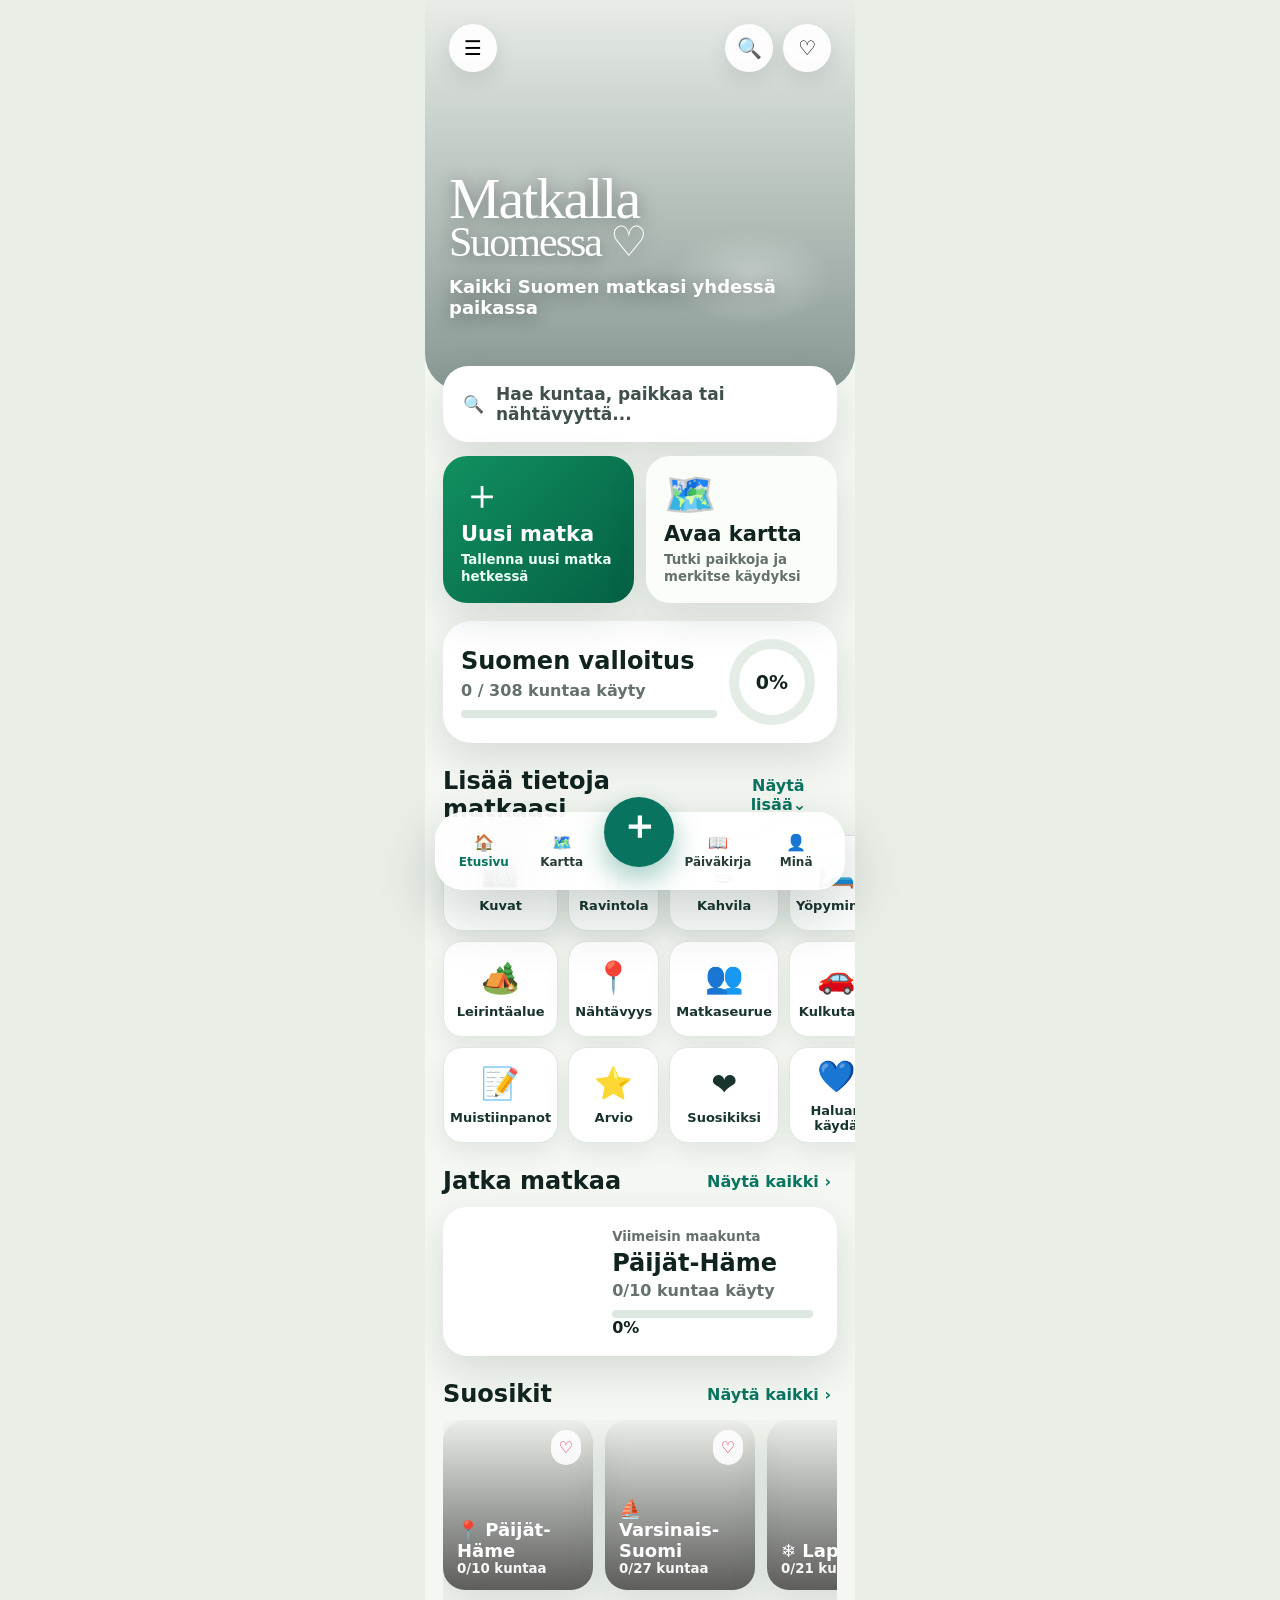
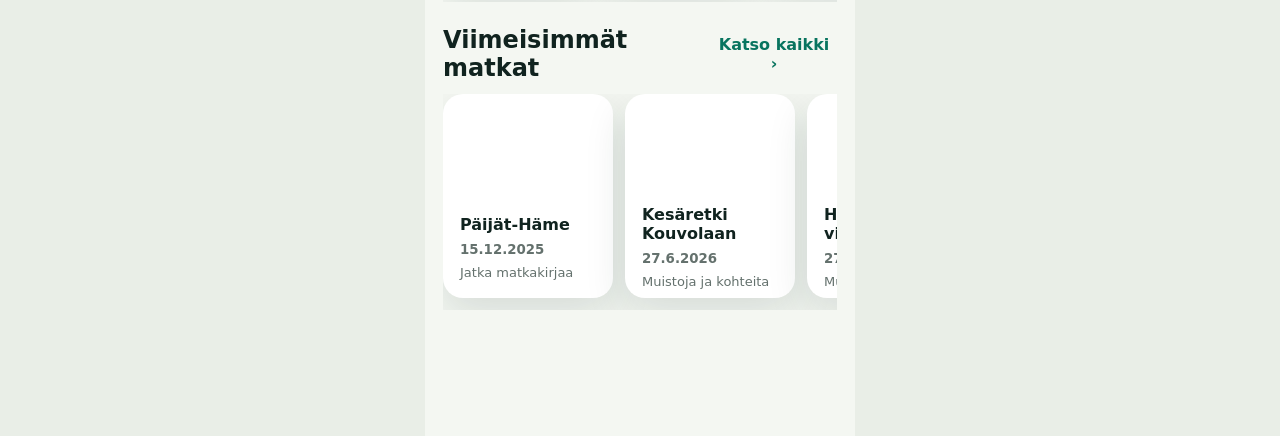
==== commit b209b963: "Add files via upload" ====
--- a/index.html
+++ b/index.html
@@ -9,9 +9,8 @@
 <body>
   <div class="app-shell">
     <header class="topbar">
-      <button class="round-icon" onclick="go('home')">☰</button>
-      <div class="brand"><span class="logo">♡</span><span>Matkalla<br>Suomessa</span></div>
-      <button class="round-icon" onclick="showSearch()" title="Haku">🔍</button>
+      <div class="brand"><span class="logo">🚌</span><span>Matkalla<br>Suomessa</span></div>
+      <button class="icon" onclick="showSearch()" title="Haku">🔍</button>
     </header>
     <main id="view"></main>
     <nav class="bottomnav">
--- a/styles.css
+++ b/styles.css
@@ -1 +1,2 @@
-:root{--green:#0b7a61;--dark:#12302a;--muted:#64748b;--soft:#edf7f1;--card:#fff;--shadow:0 18px 48px rgba(15,44,38,.14);--line:#e7eee9;--gold:#c68a09;--blue:#0ea5e9;--pink:#ef476f}*{box-sizing:border-box}body{margin:0;background:#dfe7dd;font-family:-apple-system,BlinkMacSystemFont,'Segoe UI',Roboto,Arial,sans-serif;color:#14231f}.app-shell{width:min(430px,100vw);min-height:100vh;margin:auto;background:linear-gradient(#fbfffc,#f2f7f1);position:relative;overflow:hidden;padding-bottom:92px}.topbar{height:66px;display:flex;align-items:center;justify-content:space-between;padding:12px 18px;position:sticky;top:0;background:rgba(255,255,255,.72);backdrop-filter:blur(18px);z-index:10;border-bottom:1px solid rgba(255,255,255,.5)}.brand{display:flex;align-items:center;gap:9px;font-weight:900;line-height:.95;color:var(--dark)}.logo{font-size:24px}.round-icon,.round{border:0;border-radius:999px;width:42px;height:42px;background:#fff;box-shadow:0 8px 24px rgba(0,0,0,.12);font-size:20px}.light{background:rgba(255,255,255,.85)}.bottomnav{position:fixed;left:50%;bottom:10px;transform:translateX(-50%);width:min(410px,calc(100vw - 20px));height:74px;background:rgba(255,255,255,.86);backdrop-filter:blur(22px);border-radius:28px;display:grid;grid-template-columns:1fr 1fr 76px 1fr 1fr;align-items:center;padding:8px 10px;box-shadow:0 20px 50px rgba(11,42,34,.22);z-index:20}.bottomnav button{border:0;background:transparent;color:#263d37;display:flex;flex-direction:column;align-items:center;gap:3px;font-weight:700}.bottomnav button span{font-size:12px}.bottomnav .plus{width:68px;height:68px;margin-top:-35px;justify-self:center;border-radius:999px;background:var(--green);color:#fff;font-size:38px;box-shadow:0 12px 28px rgba(11,122,97,.35)}.bottomnav .active{color:var(--green)}.content{padding:22px 18px}.overlap{margin-top:-38px;position:relative;z-index:3}.home-hero{height:360px;background:linear-gradient(rgba(0,0,0,.05),rgba(0,0,0,.38)),url('https://images.unsplash.com/photo-1500530855697-b586d89ba3ee?auto=format&fit=crop&w=1200&q=80') center/cover;border-bottom-left-radius:34px;border-bottom-right-radius:34px;padding:22px 22px;color:#fff;position:relative}.hero-menu{display:flex;justify-content:space-between}.hero-menu>div{display:flex;gap:10px}.share{border:0;border-radius:999px;background:#fff;color:#111;padding:0 18px;font-size:20px;font-weight:900}.hero-copy{position:absolute;left:24px;bottom:72px;text-shadow:0 2px 18px rgba(0,0,0,.45)}.script{font-size:54px;font-family:cursive;line-height:.9}.script.small{font-size:42px}.hero-copy p{font-size:18px;margin:14px 0 0}.searchbar{width:100%;border:0;border-radius:24px;background:#fff;padding:18px 20px;text-align:left;color:#334155;font-size:17px;box-shadow:var(--shadow);display:flex;gap:12px;align-items:center}.main-actions,.quick-grid{display:grid;grid-template-columns:1fr 1fr;gap:12px;margin-top:14px}.action,.quick{border:0;border-radius:22px;background:#f8fbf7;min-height:118px;padding:18px;text-align:left;box-shadow:var(--shadow);display:flex;flex-direction:column;gap:6px}.action span,.quick span{font-size:36px}.action b,.quick b{font-size:20px;color:#17342e}.action small,.quick small{font-size:14px;color:#566}.action.primary{background:linear-gradient(135deg,#10845e,#056244);color:#fff}.action.primary b,.action.primary small{color:#fff}.conquest{margin:20px 0;padding:18px;border-radius:26px;background:#fff;box-shadow:var(--shadow);display:grid;grid-template-columns:1fr 86px;gap:10px;align-items:center}.conquest h2{margin:0}.ring{width:82px;height:82px;border-radius:50%;display:grid;place-items:center;background:conic-gradient(var(--green) calc(var(--p)*1%),#e4eee8 0);position:relative}.ring:before{content:"";position:absolute;inset:9px;background:#fff;border-radius:50%}.ring b{z-index:1}.stats-row{grid-column:1/-1;display:grid;grid-template-columns:repeat(3,1fr);gap:10px}.stats-row div{background:#f3faf5;border-radius:18px;padding:12px;text-align:center}.stats-row b{display:block;font-size:24px;color:var(--green)}.stats-row small{color:var(--muted);font-weight:700}.feature-grid,.action-grid{display:grid;grid-template-columns:repeat(4,1fr);gap:10px}.feature,.action-grid button{min-height:92px;border:1px solid var(--line);background:#fff;border-radius:18px;box-shadow:0 9px 22px rgba(15,44,38,.08);font-weight:800;color:#17342e;display:flex;flex-direction:column;align-items:center;justify-content:center;gap:8px}.feature span,.action-grid span{font-size:30px}.feature b,.action-grid b{font-size:13px}.section-title{display:flex;align-items:center;justify-content:space-between;margin:26px 0 12px}.section-title h2,h1{margin:0;color:#132a25}.section-title button{border:0;background:transparent;color:var(--green);font-weight:900}.journey{width:100%;border:0;border-radius:22px;background:#fff;box-shadow:var(--shadow);display:grid;grid-template-columns:38% 1fr;overflow:hidden;text-align:left}.journey .photo,.trip-img{background:url('https://images.unsplash.com/photo-1477414348463-c0eb7f1359b6?auto=format&fit=crop&w=700&q=80') center/cover}.journey>div:last-child{padding:18px}.journey h3{margin:4px 0;font-size:24px}.bar{height:8px;background:#e0ebe4;border-radius:999px;overflow:hidden;margin:8px 0}.bar i{display:block;height:100%;background:var(--green);border-radius:999px}.h-scroll{display:flex;gap:12px;overflow-x:auto;padding-bottom:10px}.mini-card{min-width:142px;height:160px;border:0;border-radius:20px;background:linear-gradient(rgba(0,0,0,.05),rgba(0,0,0,.55)),url('https://images.unsplash.com/photo-1500530855697-b586d89ba3ee?auto=format&fit=crop&w=600&q=80') center/cover;color:#fff;text-align:left;padding:14px;display:flex;flex-direction:column;justify-content:flex-end;box-shadow:var(--shadow)}.mini-card i{position:absolute}.mini-card b{font-size:18px}.mini-card small{opacity:.95}.trip-grid{display:grid;grid-template-columns:repeat(3,160px);gap:12px;overflow-x:auto}.trip-card{border:0;border-radius:18px;background:#fff;box-shadow:var(--shadow);overflow:hidden;text-align:left}.trip-card .trip-img{height:95px}.trip-card b,.trip-card small,.trip-card p{display:block;margin:8px 10px}.trip-card p{color:var(--muted);font-size:13px}.map-page .lead,.lead{color:var(--muted);font-weight:700}.map-card{background:#fff;border-radius:30px;box-shadow:var(--shadow);padding:16px;margin:16px 0}.map-head{display:flex;justify-content:space-between;color:var(--dark);font-weight:800}.finland-map{height:480px;position:relative;margin:auto;max-width:300px}.finland-map svg{position:absolute;inset:0;width:100%;height:100%}.land{fill:#e1f4e8;stroke:#0b6b59;stroke-width:5}.lake{fill:#a7dfea;opacity:.8}.aland{fill:#e1f4e8;stroke:#0b6b59;stroke-width:4}.pin{position:absolute;transform:translate(-50%,-50%);width:54px;height:54px;border:2px solid #e2e8f0;background:#fff;border-radius:18px;box-shadow:0 9px 20px rgba(15,44,38,.18);font-weight:900;color:#132a25}.pin small{display:block;font-size:11px}.pin.start{background:var(--green);color:#fff}.pin.done{background:var(--gold);color:#fff}.legend{display:flex;justify-content:center;gap:14px;font-weight:800;font-size:13px}.legend i{display:inline-block;width:13px;height:13px;border-radius:50%;border:2px solid #cbd5e1;margin-right:5px}.legend .start{background:var(--green);border-color:var(--green)}.legend .done{background:var(--gold);border-color:var(--gold)}.region-list{display:flex;flex-direction:column;gap:12px}.region-row,.muni-row{width:100%;border:0;border-radius:20px;background:#fff;padding:14px;box-shadow:0 10px 24px rgba(15,44,38,.09);display:grid;grid-template-columns:42px 1fr auto;align-items:center;gap:10px;text-align:left}.region-row span{font-size:28px}.region-row small,.muni-row small{color:var(--muted);font-weight:800}.region-hero,.muni-hero{min-height:270px;border-bottom-left-radius:36px;border-bottom-right-radius:36px;padding:22px;display:flex;align-items:flex-end;position:relative;color:#fff;overflow:hidden}.region-hero:before,.muni-hero:before{content:"";position:absolute;inset:0;background:linear-gradient(rgba(0,0,0,.02),rgba(0,0,0,.34))}.region-hero>*,.muni-hero>*{position:relative}.back{position:absolute;top:18px;left:18px;border:0;border-radius:999px;width:45px;height:45px;background:#fff;font-size:32px}.hero-heart{position:absolute;right:18px;top:18px}.crest{font-size:54px}.region-hero h1,.muni-hero h1{font-size:52px;color:#fff;text-shadow:0 2px 14px rgba(0,0,0,.32)}.region-hero p,.muni-hero p{font-size:17px;max-width:330px;font-weight:700}.region-content{margin-top:-24px;position:relative;z-index:2}.progress-card{background:#fff;border-radius:24px;box-shadow:var(--shadow);padding:18px;display:grid;grid-template-columns:repeat(3,1fr);gap:10px;text-align:center}.progress-card b{font-size:24px;color:var(--green)}.progress-card small{display:block;color:var(--muted);font-weight:800}.wide{grid-column:1/-1}.place-card{min-width:180px;border:0;background:#fff;border-radius:20px;box-shadow:var(--shadow);padding:0 0 12px;text-align:left;overflow:hidden}.place-card div{height:105px;background:url('https://images.unsplash.com/photo-1500530855697-b586d89ba3ee?auto=format&fit=crop&w=600&q=80') center/cover;position:relative}.place-card i{float:right;margin:10px;background:rgba(255,255,255,.85);border-radius:999px;padding:8px}.place-card b,.place-card small{display:block;margin:8px 12px}.memory-strip{display:flex;gap:10px;overflow-x:auto}.memory-strip button{min-width:150px;border:0;border-radius:18px;background:#fff;box-shadow:var(--shadow);padding:18px;font-weight:900}.muni-row{grid-template-columns:1fr auto}.muni-row.visited{background:#effaf3}.toggle-row{display:flex;gap:8px;overflow-x:auto}.status{border:1px solid var(--line);background:#fff;border-radius:999px;padding:12px 14px;font-weight:900;white-space:nowrap}.status.on{background:#e6f8ef;color:var(--green);border-color:#b9e7ce}.status.blue{background:#e0f2fe;color:#0369a1}.status.pink{background:#ffe4ec;color:#be123c}.field{display:block;margin:18px 0;font-weight:900}.field input,.field textarea,.search-input{width:100%;margin-top:8px;border:1px solid var(--line);border-radius:18px;padding:15px;font:inherit;background:#fff}.field textarea{min-height:120px}.rating{background:#fff;border-radius:20px;box-shadow:var(--shadow);padding:15px;margin:14px 0}.rating button{border:0;background:transparent;font-size:25px}.tag-cloud{display:flex;flex-wrap:wrap;gap:8px}.tag{border:1px solid var(--line);border-radius:999px;background:#fff;padding:10px 13px;font-weight:800}.tag.on{background:var(--green);color:#fff}.big-save{width:100%;border:0;border-radius:20px;background:var(--green);color:#fff;padding:17px;font-size:18px;font-weight:900;box-shadow:0 13px 28px rgba(11,122,97,.28)}.diary-card,.empty-card{background:#fff;border-radius:20px;box-shadow:var(--shadow);padding:18px;margin:12px 0}.search-input{font-size:18px}button{cursor:pointer}@media(max-width:390px){.feature-grid,.action-grid{grid-template-columns:repeat(3,1fr)}.script{font-size:48px}.home-hero{height:330px}.region-hero h1,.muni-hero h1{font-size:42px}}
+:root{--green:#08745f;--green2:#0f8f6b;--mint:#e8f6ee;--bg:#f4f7f2;--dark:#10231f;--muted:#64716d;--line:#e1e7e2;--gold:#c58b16;--blue:#0ea5e9;--shadow:0 16px 40px rgba(15,44,38,.13)}
+*{box-sizing:border-box}body{margin:0;background:#e9eee7;font-family:Inter,system-ui,-apple-system,Segoe UI,Arial,sans-serif;color:var(--dark)}button,input,textarea{font:inherit}.app-shell{max-width:430px;min-height:100vh;margin:auto;background:var(--bg);position:relative;overflow:hidden;padding-bottom:104px}.topbar{position:sticky;top:0;z-index:10;height:72px;display:none;align-items:center;justify-content:space-between;padding:12px 18px;background:rgba(255,255,255,.84);backdrop-filter:blur(18px)}.brand{display:flex;align-items:center;gap:10px;font-weight:900;line-height:.95}.logo{font-size:25px}.icon,.round{border:0;width:48px;height:48px;border-radius:999px;background:rgba(255,255,255,.92);box-shadow:0 8px 22px rgba(0,0,0,.1);font-size:20px}.round.green{background:var(--green);color:white}.hero{min-height:390px;background:linear-gradient(rgba(8,40,34,.05),rgba(8,40,34,.46)),url('https://images.unsplash.com/photo-1500530855697-b586d89ba3ee?auto=format&fit=crop&w=1200&q=85') center/cover;border-bottom-left-radius:36px;border-bottom-right-radius:36px;color:white;position:relative;padding:24px}.hero-home:after{content:"";position:absolute;right:14px;bottom:58px;width:180px;height:110px;background:radial-gradient(ellipse at center,rgba(255,255,255,.88),rgba(255,255,255,0) 63%);opacity:.35}.floating-top{display:flex;justify-content:space-between;align-items:center}.floating-top>div{display:flex;gap:10px}.hero-text{position:absolute;left:24px;bottom:72px;text-shadow:0 3px 18px rgba(0,0,0,.42)}.script{font-family:cursive;font-size:58px;line-height:.86;letter-spacing:-2px}.script.small{font-size:42px}.hero-text p{font-size:18px;margin:16px 0 0;font-weight:700}.content{padding:22px 18px}.rise{margin-top:-46px;position:relative;z-index:3}.big-search{width:100%;border:0;border-radius:25px;background:white;text-align:left;padding:18px 20px;display:flex;align-items:center;gap:12px;font-size:17px;font-weight:800;color:#40504c;box-shadow:var(--shadow)}.main-actions{display:grid;grid-template-columns:1fr 1fr;gap:12px;margin:14px 0 18px}.action{border:0;border-radius:24px;background:#fbfdf8;min-height:130px;padding:18px;text-align:left;display:flex;flex-direction:column;gap:6px;box-shadow:var(--shadow);color:var(--dark)}.action span{font-size:42px;line-height:1}.action b{font-size:21px}.action small{color:var(--muted);font-weight:700;line-height:1.25}.action.primary{background:linear-gradient(135deg,#11905f,#046044);color:white}.action.primary small{color:#eafff5}.conquest{background:white;border-radius:28px;box-shadow:var(--shadow);padding:18px;margin:16px 0;display:grid;grid-template-columns:1fr 90px;gap:12px;align-items:center}.conquest h2{margin:0 0 6px}.conquest p{margin:0 0 10px;color:var(--muted);font-weight:800}.ring{width:86px;height:86px;border-radius:50%;display:grid;place-items:center;background:conic-gradient(var(--green) calc(var(--p)*1%),#e3ede6 0);position:relative}.ring:before{content:"";position:absolute;inset:10px;background:white;border-radius:50%}.ring b{z-index:1;font-size:19px}.bar{height:8px;background:#dde8e1;border-radius:999px;overflow:hidden}.bar i{height:100%;display:block;background:linear-gradient(90deg,var(--green),#39b985);border-radius:999px}.quick-head,.section-title{display:flex;justify-content:space-between;align-items:center;margin:24px 0 12px}.quick-head h2,.section-title h2,h1{margin:0;color:var(--dark)}.quick-head button,.section-title button{border:0;background:transparent;color:var(--green);font-weight:900}.feature-grid,.action-grid{display:grid;grid-template-columns:repeat(4,1fr);gap:10px}.feature,.action-grid button{min-height:96px;border:1px solid var(--line);background:white;border-radius:19px;box-shadow:0 9px 24px rgba(15,44,38,.08);font-weight:900;color:#19342f;display:flex;flex-direction:column;align-items:center;justify-content:center;gap:8px;text-align:center}.feature span,.action-grid span{font-size:31px}.feature b,.action-grid b{font-size:13px}.feature-grid.small{grid-template-columns:repeat(4,1fr)}.journey{width:100%;border:0;border-radius:24px;background:white;box-shadow:var(--shadow);display:grid;grid-template-columns:38% 1fr;overflow:hidden;text-align:left;color:var(--dark)}.journey-img,.trip-card div{background:url('https://images.unsplash.com/photo-1477414348463-c0eb7f1359b6?auto=format&fit=crop&w=900&q=85') center/cover}.journey>div:last-child{padding:18px}.journey small{color:var(--muted);font-weight:800}.journey h3{font-size:24px;margin:4px 0}.journey p{margin:0 0 10px;color:var(--muted);font-weight:800}.h-scroll,.trip-row,.memory-strip{display:flex;gap:12px;overflow-x:auto;padding-bottom:12px}.photo-card{min-width:150px;height:170px;border:0;border-radius:22px;background:linear-gradient(rgba(0,0,0,.04),rgba(0,0,0,.62)),url('https://images.unsplash.com/photo-1500530855697-b586d89ba3ee?auto=format&fit=crop&w=700&q=85') center/cover;color:white;box-shadow:var(--shadow);padding:14px;text-align:left;display:flex;flex-direction:column;justify-content:flex-end;position:relative}.photo-card i{position:absolute;right:12px;top:10px;background:rgba(255,255,255,.88);color:#e11d48;border-radius:999px;padding:8px;font-style:normal}.photo-card b{font-size:18px}.photo-card small{font-weight:800;opacity:.95}.trip-card{min-width:170px;border:0;background:white;border-radius:20px;box-shadow:var(--shadow);overflow:hidden;text-align:left;color:var(--dark)}.trip-card div{height:102px}.trip-card b,.trip-card small,.trip-card p{display:block;margin:8px 11px}.trip-card small{color:var(--muted);font-weight:800}.trip-card p{font-size:13px;color:var(--muted)}.bottomnav{position:fixed;left:50%;bottom:10px;transform:translateX(-50%);width:min(410px,calc(100vw - 18px));height:78px;background:rgba(255,255,255,.88);backdrop-filter:blur(22px);border-radius:28px;display:grid;grid-template-columns:1fr 1fr 78px 1fr 1fr;align-items:center;padding:8px 10px;box-shadow:0 22px 60px rgba(8,42,34,.22);z-index:50}.bottomnav button{border:0;background:transparent;color:#263d37;display:flex;flex-direction:column;align-items:center;gap:3px;font-weight:800}.bottomnav span{font-size:12px}.bottomnav .plus{width:70px;height:70px;border-radius:999px;background:var(--green);color:white;font-size:40px;justify-self:center;margin-top:-38px;box-shadow:0 12px 28px rgba(11,122,97,.38)}.bottomnav .active{color:var(--green)}.page{padding:26px 18px 120px}.page-head{display:flex;justify-content:space-between;align-items:flex-start}.lead,.page p{color:var(--muted);font-weight:700}.map-card{background:white;border-radius:30px;box-shadow:var(--shadow);padding:16px;margin:18px 0}.map-top{display:flex;justify-content:space-between;font-weight:900;color:var(--green);padding:4px 4px 12px}.finland-map{height:520px;max-width:320px;margin:auto;position:relative}.finland-map svg{position:absolute;inset:0;width:100%;height:100%}.land{fill:#e0f4e7;stroke:#086956;stroke-width:5;filter:drop-shadow(0 12px 20px rgba(8,64,55,.13))}.lake{fill:#9bdce8;opacity:.78}.aland{fill:#e0f4e7;stroke:#086956;stroke-width:4}.pin{position:absolute;transform:translate(-50%,-50%);width:54px;height:54px;border:2px solid #e2e8f0;background:white;border-radius:18px;box-shadow:0 10px 24px rgba(15,44,38,.2);font-weight:950;color:#11231f}.pin small{display:block;font-size:11px}.pin.start{background:var(--green);color:white;border-color:var(--green)}.pin.done{background:var(--gold);color:white;border-color:var(--gold)}.legend{display:flex;justify-content:center;gap:14px;font-size:13px;font-weight:900}.legend i{display:inline-block;width:13px;height:13px;border-radius:50%;border:2px solid #cbd5e1;margin-right:5px}.legend .start{background:var(--green);border-color:var(--green)}.legend .done{background:var(--gold);border-color:var(--gold)}.region-list,.muni-list{display:flex;flex-direction:column;gap:12px}.region-row,.muni-row{width:100%;border:0;background:white;border-radius:22px;box-shadow:0 11px 28px rgba(15,44,38,.09);padding:15px;display:grid;grid-template-columns:44px 1fr auto;align-items:center;gap:12px;text-align:left;color:var(--dark)}.region-row span{font-size:29px}.region-row b,.muni-row b{font-size:18px}.region-row small,.muni-row small{color:var(--muted);font-weight:800}.region-row em,.muni-row em{font-style:normal;color:var(--green);font-weight:900}.region-hero,.muni-hero{min-height:330px;border-bottom-left-radius:38px;border-bottom-right-radius:38px;background:linear-gradient(rgba(0,0,0,.05),rgba(0,0,0,.42)),url('https://images.unsplash.com/photo-1500530855697-b586d89ba3ee?auto=format&fit=crop&w=1100&q=85') center/cover;display:flex;align-items:flex-end;color:white;padding:24px;position:relative}.region-hero:after,.muni-hero:after{content:"";position:absolute;inset:auto 0 0 0;height:50%;background:linear-gradient(transparent,rgba(0,0,0,.28));border-radius:inherit}.region-hero>*,.muni-hero>*{position:relative;z-index:2}.back{position:absolute;top:18px;left:18px;border:0;border-radius:999px;width:48px;height:48px;background:white;color:#123;font-size:34px;line-height:1}.hero-heart{position:absolute;right:18px;top:18px}.hero-heart.on{background:#ffe4ec}.crest{font-size:58px}.region-title h1,.muni-hero h1{font-size:52px;line-height:.95;margin:6px 0;color:white;text-shadow:0 3px 18px rgba(0,0,0,.35)}.region-title p,.muni-hero p{font-size:17px;max-width:350px;color:white}.region-content{margin-top:-28px;position:relative;z-index:4}.progress-card{background:white;border-radius:26px;box-shadow:var(--shadow);padding:18px;display:grid;grid-template-columns:repeat(3,1fr);gap:12px;text-align:center}.progress-card b{display:block;font-size:25px;color:var(--green)}.progress-card small{font-weight:900;color:var(--muted)}.wide{grid-column:1/-1}.action-grid{margin:18px 0}.place-card{min-width:188px;border:0;border-radius:22px;background:white;box-shadow:var(--shadow);overflow:hidden;text-align:left;color:var(--dark);padding-bottom:12px}.place-card div{height:110px;background:url('https://images.unsplash.com/photo-1500530855697-b586d89ba3ee?auto=format&fit=crop&w=700&q=85') center/cover}.place-card i{float:right;margin:10px;background:white;border-radius:999px;padding:7px;font-style:normal}.place-card b,.place-card small{display:block;margin:8px 12px}.memory-strip button{min-width:150px;min-height:86px;border:0;border-radius:20px;background:white;box-shadow:var(--shadow);font-weight:900}.muni-row{grid-template-columns:1fr auto}.muni-row.visited{background:#effaf3}.status-card{display:flex;gap:9px;overflow-x:auto;margin-bottom:14px}.status{border:1px solid var(--line);background:white;border-radius:999px;padding:12px 15px;font-weight:900;white-space:nowrap;color:var(--dark)}.status.on{background:#e6f8ef;color:var(--green);border-color:#b9e7ce}.status.blue.on{background:#e0f2fe;color:#0369a1}.status.pink.on{background:#ffe4ec;color:#be123c}.field{display:block;margin:17px 0;font-weight:900}.field input,.field textarea,.search-input{width:100%;margin-top:8px;border:1px solid var(--line);border-radius:18px;padding:15px;background:white;color:var(--dark)}.field textarea{min-height:120px;resize:vertical}.rating,.diary-card,.empty-card,.profile-card{background:white;border-radius:22px;box-shadow:var(--shadow);padding:18px;margin:14px 0}.rating button{border:0;background:transparent;font-size:27px}.tag-cloud{display:flex;flex-wrap:wrap;gap:8px}.tag{border:1px solid var(--line);border-radius:999px;background:white;padding:10px 13px;font-weight:900}.tag.on{background:var(--green);color:white}.big-save{width:100%;border:0;border-radius:20px;background:var(--green);color:white;padding:17px;font-size:18px;font-weight:950;box-shadow:0 14px 28px rgba(11,122,97,.28);margin:18px 0}.stats-row{display:grid;grid-template-columns:repeat(3,1fr);gap:10px;margin:15px 0}.stats-row div{background:white;border-radius:20px;box-shadow:var(--shadow);padding:16px;text-align:center}.stats-row b{font-size:26px;color:var(--green);display:block}.stats-row small{color:var(--muted);font-weight:800}.avatar{width:78px;height:78px;border-radius:26px;background:linear-gradient(135deg,var(--green),#44c08c);color:white;display:grid;place-items:center;font-size:34px;font-weight:950}.search-input{font-size:18px}.toast{position:fixed;left:50%;bottom:105px;transform:translateX(-50%);background:#10231f;color:white;padding:12px 18px;border-radius:999px;font-weight:900;z-index:80;box-shadow:var(--shadow)}@media(max-width:390px){.feature-grid,.action-grid{grid-template-columns:repeat(3,1fr)}.script{font-size:50px}.script.small{font-size:36px}.hero{min-height:350px}.region-title h1,.muni-hero h1{font-size:44px}.finland-map{height:480px}.pin{width:50px;height:50px}}
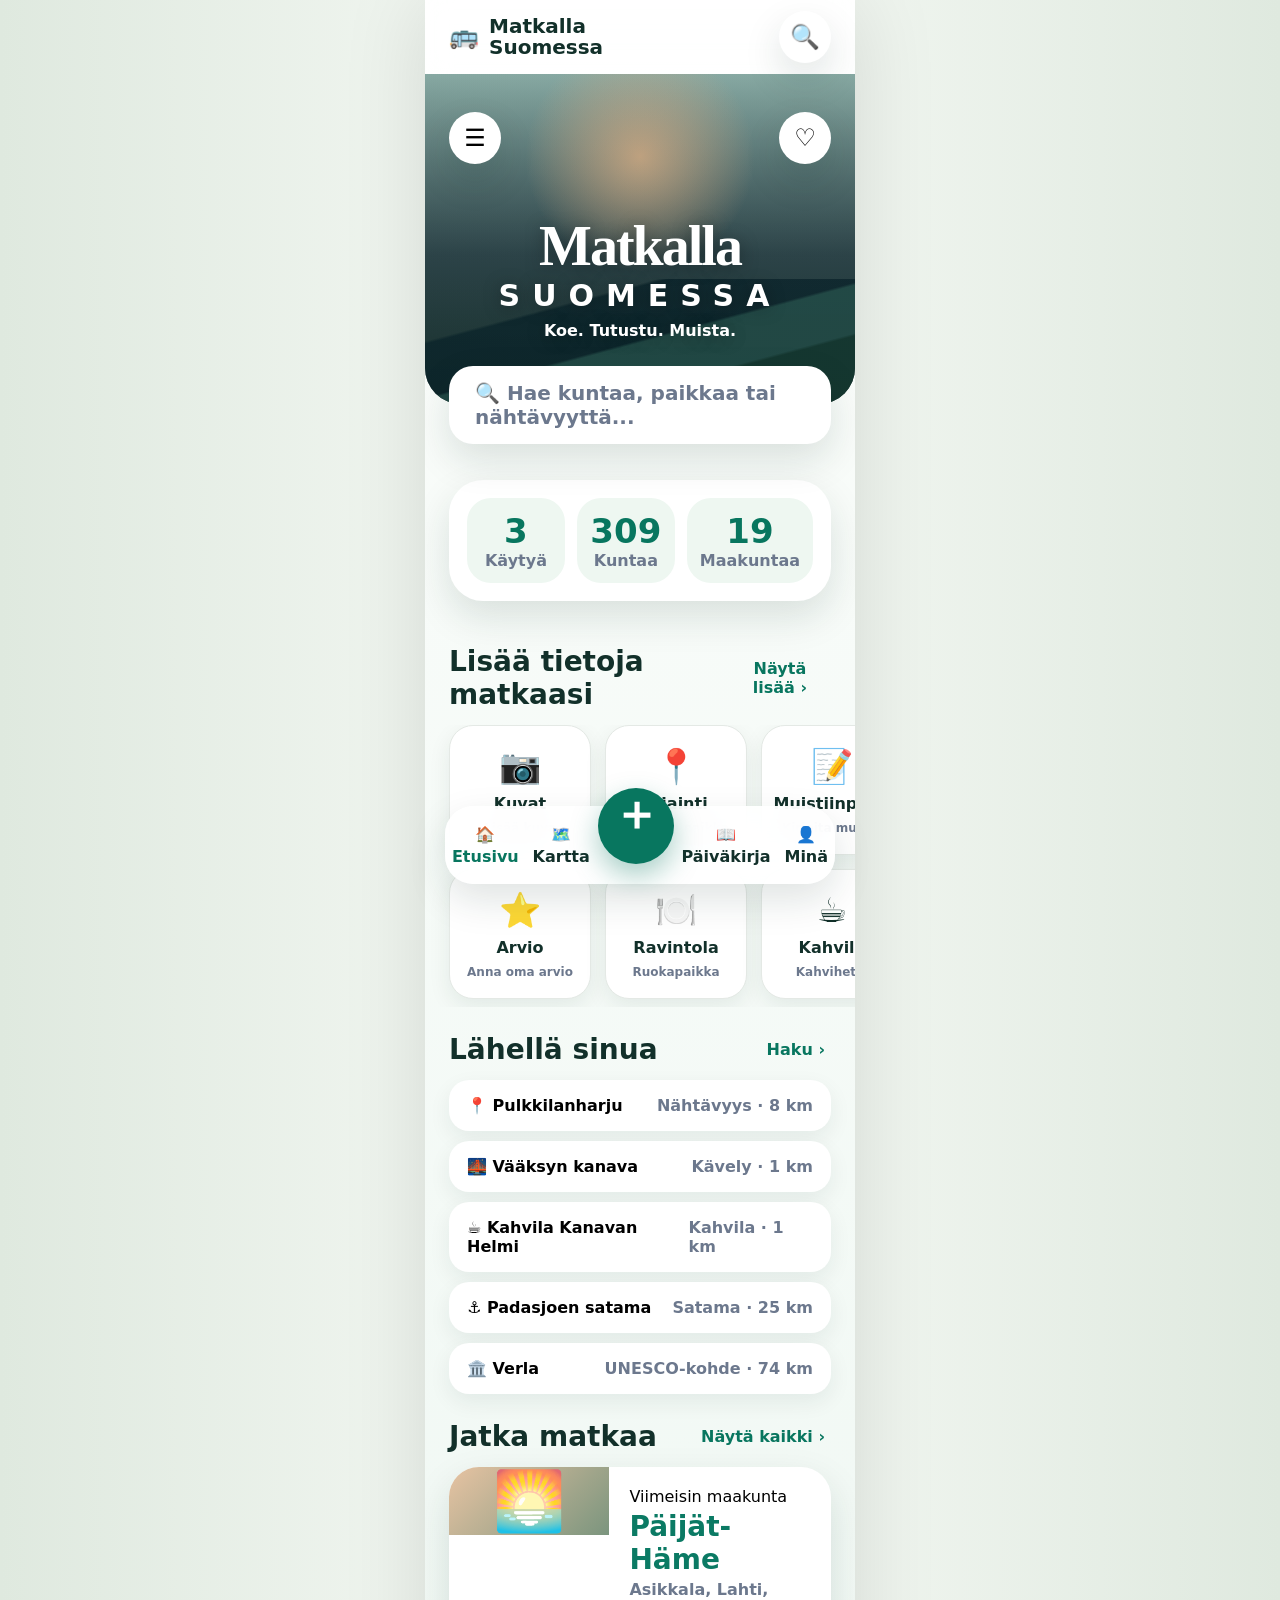
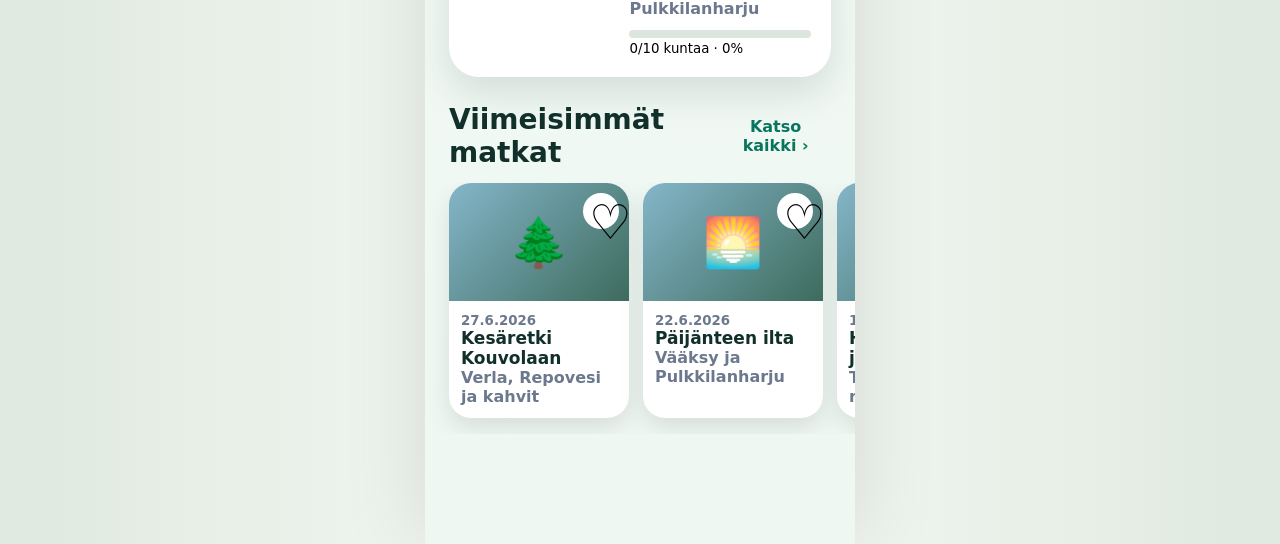
==== commit d203d85c: "Add files via upload" ====
--- a/index.html
+++ b/index.html
@@ -4,7 +4,7 @@
   <meta charset="UTF-8" />
   <meta name="viewport" content="width=device-width, initial-scale=1.0" />
   <title>Matkalla Suomessa</title>
-  <link rel="stylesheet" href="styles.css" />
+  <link rel="stylesheet" href="tyylit.css" />
 </head>
 <body>
   <div class="app-shell">
@@ -22,6 +22,6 @@
     </nav>
   </div>
   <script src="data.js"></script>
-  <script src="app.js"></script>
+  <script src="sovellus.js"></script>
 </body>
 </html>
--- a/tyylit.css
+++ b/tyylit.css
@@ -0,0 +1,7 @@
+:root{--green:#08765f;--dark:#12302a;--muted:#6c788d;--soft:#eef7f1;--line:#e4e9e5;--gold:#c89413;--shadow:0 16px 38px rgba(19,48,42,.13)}
+*{box-sizing:border-box} body{margin:0;background:linear-gradient(90deg,#dfe9df,#f8fbf7,#dfe9df);font-family:Inter,system-ui,-apple-system,Segoe UI,sans-serif;color:var(--dark)} button,input,textarea{font:inherit} button{cursor:pointer}
+.app-shell{width:min(100%,430px);min-height:100vh;margin:0 auto;background:linear-gradient(#fbfdfb,#eef7f2);position:relative;overflow:hidden;padding-bottom:110px;box-shadow:0 0 80px rgba(0,0,0,.12)}
+.topbar{height:74px;display:flex;align-items:center;justify-content:space-between;padding:0 24px;background:rgba(255,255,255,.82);backdrop-filter:blur(12px);position:sticky;top:0;z-index:8}.brand{font-weight:900;display:flex;gap:10px;align-items:center;line-height:1.05;font-size:20px}.logo{font-size:24px}.icon,.round,.back{border:0;background:#fff;border-radius:999px;box-shadow:var(--shadow);width:52px;height:52px;font-size:24px}.bottomnav{position:fixed;left:50%;bottom:16px;transform:translateX(-50%);width:min(390px,calc(100% - 28px));height:78px;background:rgba(255,255,255,.92);backdrop-filter:blur(16px);border-radius:28px;display:flex;justify-content:space-around;align-items:center;box-shadow:var(--shadow);z-index:20}.bottomnav button{border:0;background:transparent;color:var(--dark);font-weight:800;display:flex;flex-direction:column;align-items:center;gap:3px}.bottomnav .active{color:var(--green)}.bottomnav .plus{width:76px;height:76px;border-radius:50%;background:var(--green);color:white;font-size:48px;line-height:1;transform:translateY(-19px);box-shadow:0 12px 28px rgba(8,118,95,.35)}
+.hero{height:330px;margin:0 0 0;border-radius:0 0 36px 36px;position:relative;background:linear-gradient(180deg,rgba(21,35,34,.1),rgba(21,35,34,.25)),radial-gradient(circle at 50% 25%,#d9b58e,transparent 35%),linear-gradient(#94b8b1,#314a50 55%,#17332e);overflow:hidden}.hero:after{content:"";position:absolute;left:-30px;right:-30px;bottom:-25px;height:150px;background:linear-gradient(165deg,transparent 0 25%,rgba(10,35,42,.75) 26% 45%,rgba(34,74,70,.9) 46% 63%,rgba(21,55,48,.94) 64%);filter:blur(.2px)}.round.left{position:absolute;left:24px;top:38px;z-index:2}.round.right{position:absolute;right:24px;top:38px;z-index:2}.hero-text{position:absolute;z-index:2;left:36px;right:36px;bottom:64px;text-align:center;color:white;text-shadow:0 2px 18px rgba(0,0,0,.35)}.script-title{font-size:56px;font-weight:900;letter-spacing:-2px;font-family:Segoe Script,Bradley Hand,cursive}.hero-main{font-size:30px;letter-spacing:12px;font-weight:900}.hero-text p{margin:8px 0 0;font-weight:800}.searchbar{margin:-38px 24px 18px;position:relative;z-index:4;width:calc(100% - 48px);border:0;background:#fff;border-radius:24px;min-height:78px;text-align:left;padding:0 26px;font-size:20px;font-weight:900;color:var(--muted);box-shadow:var(--shadow)}
+h1{font-size:42px;line-height:1.05;margin:0 0 14px} h2{font-size:28px;margin:0}.section-head{padding:26px 24px 14px;display:flex;align-items:center;justify-content:space-between}.section-head button{border:0;background:transparent;color:var(--green);font-weight:900}.stats-card{margin:18px 24px;background:#fff;border-radius:34px;padding:18px;box-shadow:var(--shadow);display:flex;gap:12px}.stats-card.three>div{flex:1;background:var(--soft);border-radius:24px;text-align:center;padding:13px}.stats-card strong{display:block;font-size:34px;color:var(--green)}.stats-card span{font-weight:900;color:var(--muted)}
+.action-grid{display:grid;grid-template-columns:repeat(4,142px);gap:14px;overflow-x:auto;padding:0 24px 8px;scrollbar-width:none}.action-grid.compact{grid-template-columns:repeat(2,1fr);overflow:visible}.action-card{min-height:130px;border:1px solid var(--line);background:#fff;border-radius:24px;box-shadow:0 8px 22px rgba(19,48,42,.08);display:flex;flex-direction:column;align-items:center;justify-content:center;gap:8px;font-weight:900;color:var(--dark)}.action-card span{font-size:34px}.action-card small{color:var(--muted);font-size:12px}.near-list{padding:0 24px;display:grid;gap:10px}.near-card,.region-card,.search-results button{border:0;background:#fff;border-radius:20px;padding:16px 18px;text-align:left;box-shadow:0 8px 22px rgba(19,48,42,.07);display:flex;justify-content:space-between;align-items:center}.near-card span,.region-card span,.search-results span{color:var(--muted);font-weight:800}.continue-card{margin:0 24px;border:0;background:#fff;border-radius:30px;box-shadow:var(--shadow);display:grid;grid-template-columns:42% 1fr;overflow:hidden;text-align:left;padding:0}.continue-img{background:linear-gradient(135deg,#e7c3a2,#7b957e);font-size:58px;display:grid;place-items:center}.continue-card div:last-child{padding:20px}.continue-card h3{font-size:28px;margin:4px 0;color:#0b7a64}.continue-card p{margin:0 0 12px;color:var(--muted);font-weight:700}.bar{height:8px;background:#dce6df;border-radius:99px;overflow:hidden}.bar i{display:block;height:100%;background:var(--green);border-radius:99px}.trip-row,.place-row{display:flex;gap:14px;overflow-x:auto;padding:0 24px 16px}.trip-card{min-width:180px;background:#fff;border-radius:22px;overflow:hidden;box-shadow:0 10px 24px rgba(0,0,0,.1)}.trip-card .photo{height:118px;background:linear-gradient(135deg,#84b6c9,#3d6b5d);font-size:48px;display:grid;place-items:center;position:relative}.trip-card .photo button{position:absolute;right:10px;top:10px;border:0;border-radius:50%;background:#fff;width:36px;height:36px}.trip-card div:last-child{padding:12px;display:grid}.trip-card b{font-size:17px}.trip-card span,.trip-card small{color:var(--muted);font-weight:800}.page-title,.map-head{padding:36px 24px 18px}.page-title p,.map-head p{font-size:22px;color:var(--muted);font-weight:800;line-height:1.25}.map-stats{margin:0 24px 16px;display:flex;justify-content:space-between;background:#fff;border-radius:30px;padding:18px 22px;box-shadow:var(--shadow);font-size:20px}.finland-card{margin:0 24px;background:#fff;border-radius:36px;box-shadow:var(--shadow);height:560px;position:relative;overflow:hidden}.finland-svg{position:absolute;inset:18px;width:calc(100% - 36px);height:calc(100% - 36px)}.land,.aland{fill:url(#land);stroke:#08765f;stroke-width:8;stroke-linejoin:round}.lake{fill:#9bd4da;opacity:.75}.lake.small{opacity:.55}.region-pin{position:absolute;transform:translate(-50%,-50%);border:4px solid #e6ebef;background:#fff;border-radius:18px;min-width:64px;min-height:64px;box-shadow:0 8px 22px rgba(0,0,0,.12);font-weight:900;color:var(--dark)}.region-pin b,.region-pin span{display:block}.region-pin.started{background:var(--green);color:#fff}.region-pin.done{background:var(--gold);color:#fff}.legend{display:flex;gap:16px;justify-content:center;padding:14px;font-weight:900}.legend i{display:inline-block;width:12px;height:12px;border-radius:50%;border:2px solid #cbd3d7;margin-right:6px}.legend .started{background:var(--green);border-color:var(--green)}.legend .done{background:var(--gold);border-color:var(--gold)}.region-grid{display:grid;grid-template-columns:1fr 1fr;gap:12px;padding:0 24px 24px}.region-card{display:block}.region-card b{display:block;margin-bottom:5px}.region-card .bar{margin-top:10px}.region-hero{height:360px;background:linear-gradient(180deg,rgba(0,0,0,.1),rgba(0,0,0,.45)),linear-gradient(135deg,#83b3a2,#244b49);color:#fff;border-radius:0 0 34px 34px;padding:28px;display:flex;align-items:flex-end;position:relative}.region-hero h1{font-size:52px;text-shadow:0 2px 18px rgba(0,0,0,.25)}.region-hero p{font-size:18px;font-weight:800}.region-hero .back{position:absolute;left:20px;top:24px}.feature-note{margin:18px 24px;padding:18px;background:#fff;border-radius:24px;box-shadow:var(--shadow);font-weight:800}.place-row article{min-width:150px;background:#fff;border-radius:20px;padding:18px;box-shadow:0 8px 22px rgba(0,0,0,.08);display:grid;gap:8px}.profile-card{margin:0 24px 20px;background:#fff;border-radius:30px;text-align:center;padding:26px;box-shadow:var(--shadow)}.avatar{margin:auto;width:82px;height:82px;border-radius:50%;background:var(--green);color:#fff;display:grid;place-items:center;font-size:42px;font-weight:900}.trip-list{padding:0 24px;display:grid;gap:14px}.trip-form{padding:0 24px;display:grid;gap:14px}.trip-form label{display:grid;gap:6px;font-weight:900}.trip-form input,.trip-form textarea,.big-input{width:100%;border:1px solid var(--line);border-radius:18px;padding:16px;background:#fff}.trip-form textarea{min-height:130px}.trip-form button{border:0;background:var(--green);color:#fff;border-radius:18px;padding:16px;font-weight:900}.search-results{padding:20px 24px;display:grid;gap:10px}
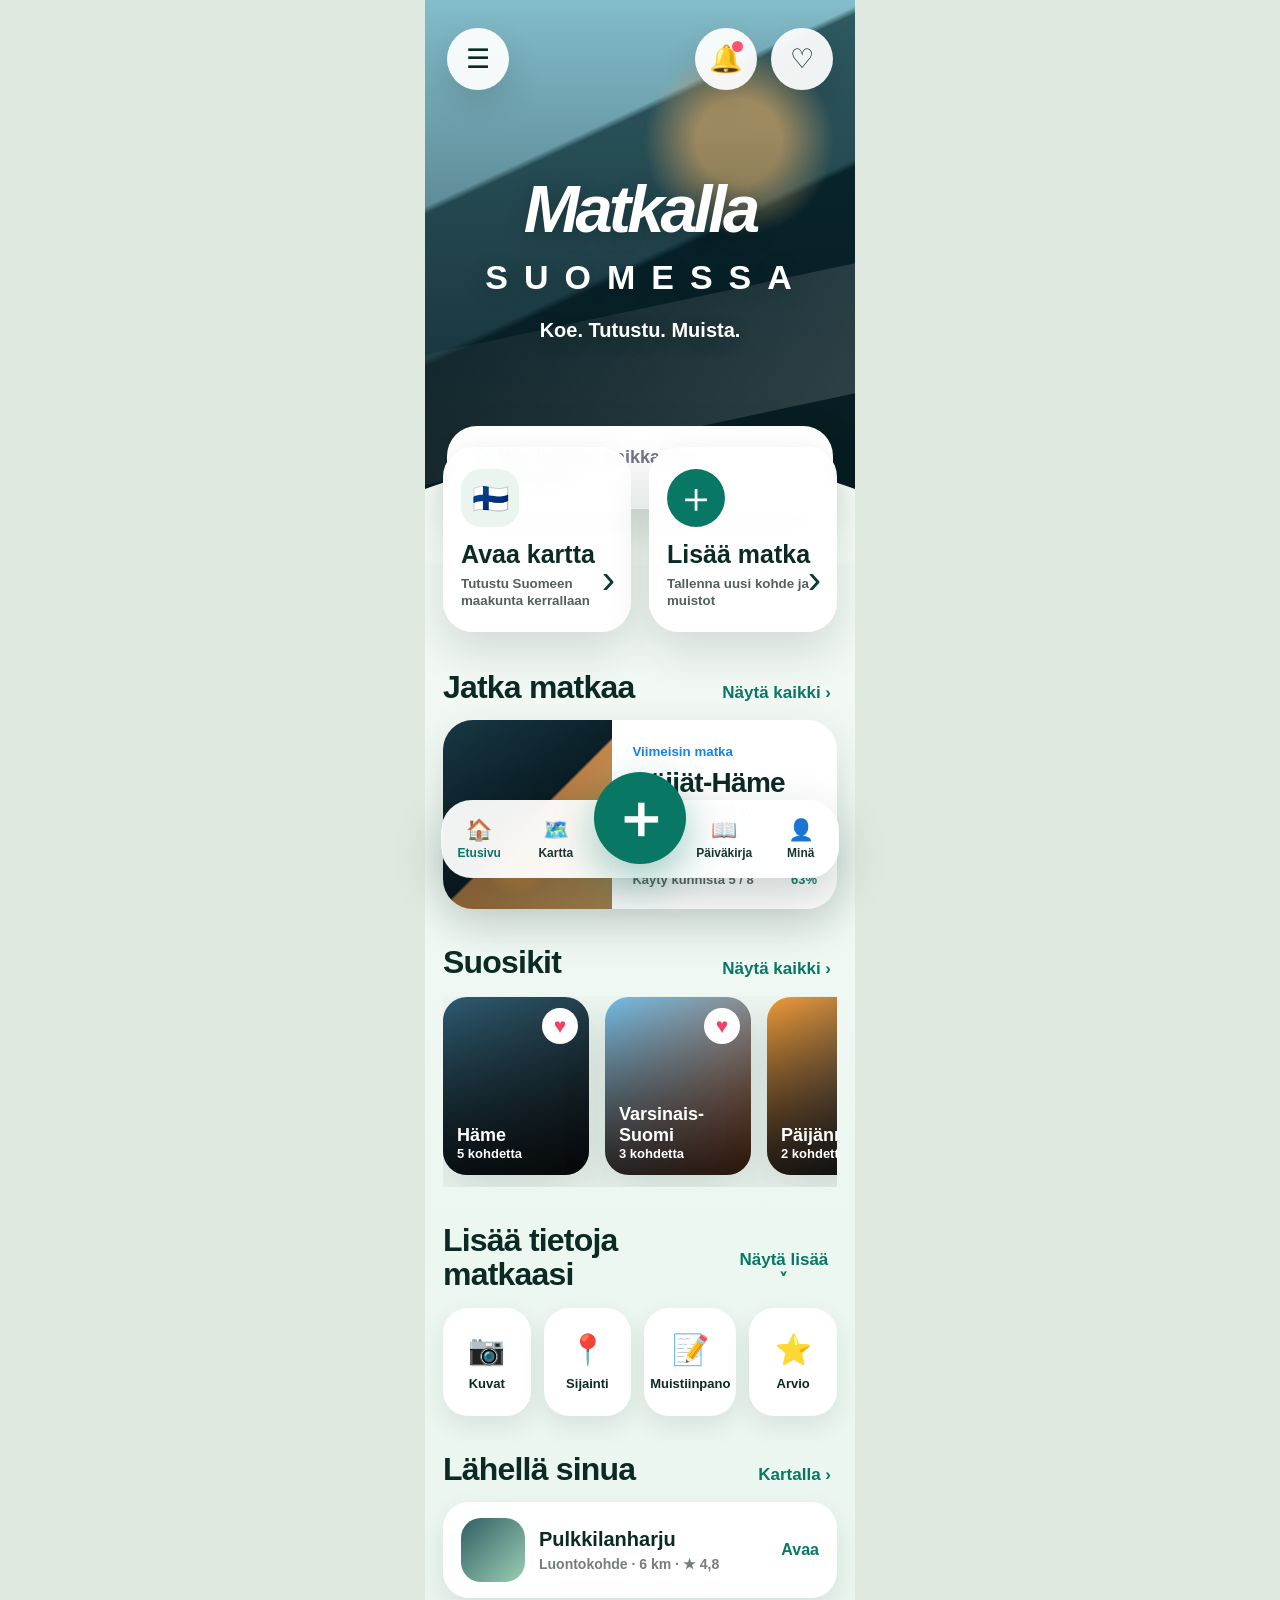
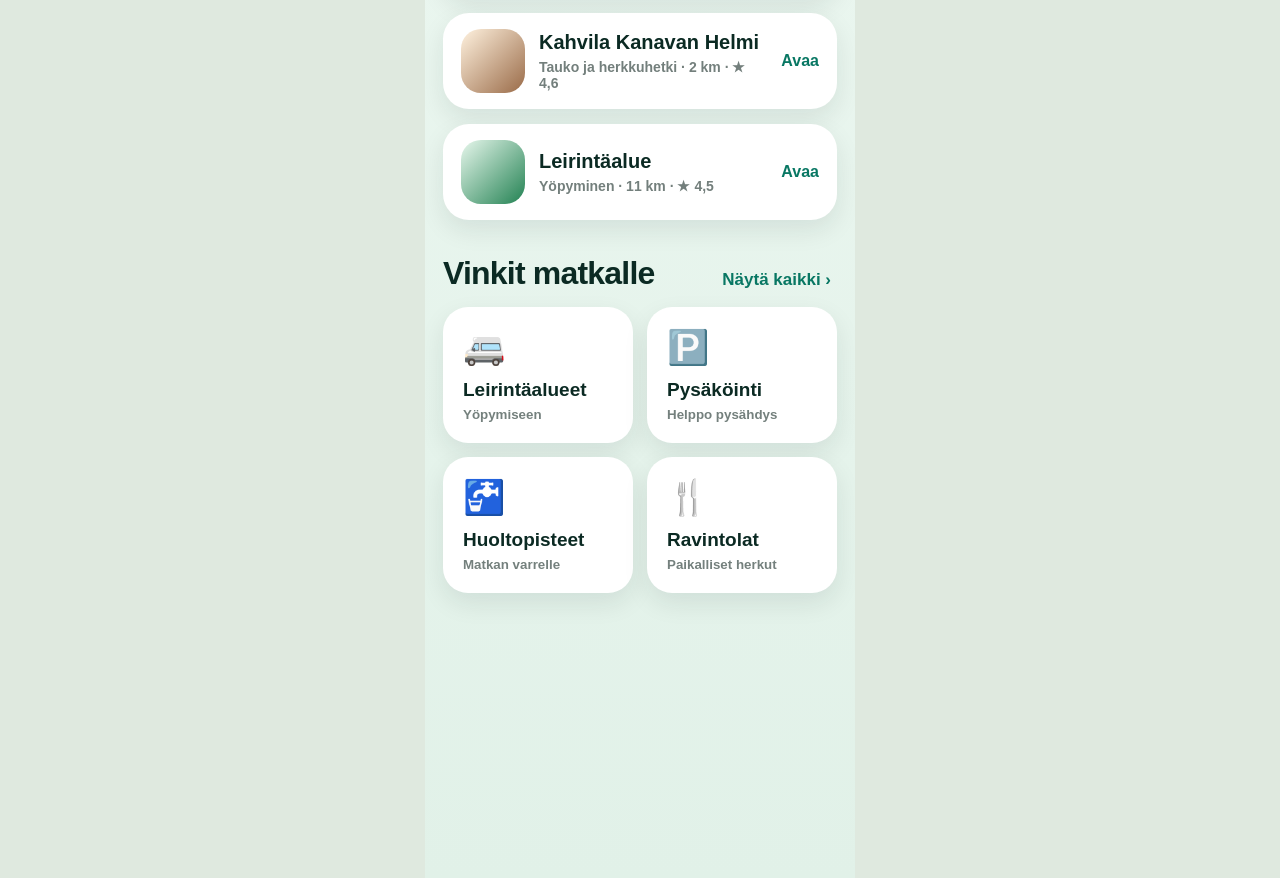
==== commit 90a193ac: "Add files via upload" ====
--- a/index.html
+++ b/index.html
@@ -1,27 +1,99 @@
-<!DOCTYPE html>
+<!doctype html>
 <html lang="fi">
 <head>
-  <meta charset="UTF-8" />
-  <meta name="viewport" content="width=device-width, initial-scale=1.0" />
+  <meta charset="utf-8" />
+  <meta name="viewport" content="width=device-width, initial-scale=1" />
   <title>Matkalla Suomessa</title>
   <link rel="stylesheet" href="tyylit.css" />
 </head>
 <body>
-  <div class="app-shell">
-    <header class="topbar">
-      <div class="brand"><span class="logo">🚌</span><span>Matkalla<br>Suomessa</span></div>
-      <button class="icon" onclick="showSearch()" title="Haku">🔍</button>
+  <div class="app">
+    <header class="hero real-hero">
+      <div class="hero-photo"></div>
+      <div class="toprow floating">
+        <button class="round glass">☰</button>
+        <div class="top-actions">
+          <button class="round glass bell">🔔</button>
+          <button class="round glass">♡</button>
+        </div>
+      </div>
+      <div class="brand-hero">
+        <div class="script">Matkalla</div>
+        <div class="wide">SUOMESSA</div>
+        <p>Koe. Tutustu. Muista.</p>
+      </div>
+      <button class="search hero-search" onclick="showSearch()">🔍 Hae kuntaa, paikkaa tai nähtävyyttä...</button>
     </header>
-    <main id="view"></main>
+
+    <main class="content home-content v37">
+      <section class="quick-grid lifted">
+        <button class="quick-card map" onclick="go('map')">
+          <span class="icon fin">🇫🇮</span>
+          <b>Avaa kartta</b>
+          <small>Tutustu Suomeen maakunta kerrallaan</small>
+          <em>›</em>
+        </button>
+        <button class="quick-card add" onclick="go('newTrip')">
+          <span class="icon plus">＋</span>
+          <b>Lisää matka</b>
+          <small>Tallenna uusi kohde ja muistot</small>
+          <em>›</em>
+        </button>
+      </section>
+
+      <section class="section-title first"><h2>Jatka matkaa</h2><button>Näytä kaikki ›</button></section>
+      <article class="continue-card premium">
+        <div class="continue-img fire"></div>
+        <div class="continue-body">
+          <small>Viimeisin matka</small>
+          <h3>Päijät-Häme</h3>
+          <p>Asikkala – Vääksy – Pulkkilanharju</p>
+          <div class="bar"><span style="width:63%"></span></div>
+          <div class="row"><span>Käyty kunnista 5 / 8</span><b>63%</b></div>
+        </div>
+      </article>
+
+      <section class="section-title"><h2>Suosikit</h2><button>Näytä kaikki ›</button></section>
+      <div class="favorite-row premium-row">
+        <article class="fav castle"><button>♥</button><b>Häme</b><span>5 kohdetta</span></article>
+        <article class="fav coast"><button>♥</button><b>Varsinais-Suomi</b><span>3 kohdetta</span></article>
+        <article class="fav lake"><button>♥</button><b>Päijänne</b><span>2 kohdetta</span></article>
+        <article class="fav north"><button>♥</button><b>Lappi</b><span>1 kohde</span></article>
+      </div>
+
+      <section class="section-title"><h2>Lisää tietoja matkaasi</h2><button>Näytä lisää ˅</button></section>
+      <div class="tool-grid premium-tools">
+        <button>📷<span>Kuvat</span></button>
+        <button>📍<span>Sijainti</span></button>
+        <button>📝<span>Muistiinpano</span></button>
+        <button>⭐<span>Arvio</span></button>
+      </div>
+
+      <section class="section-title"><h2>Lähellä sinua</h2><button>Kartalla ›</button></section>
+      <div class="near-list premium-near">
+        <button><span class="near-thumb pulkki"></span><span><b>Pulkkilanharju</b><small>Luontokohde · 6 km · ★ 4,8</small></span><em>Avaa</em></button>
+        <button><span class="near-thumb cafe"></span><span><b>Kahvila Kanavan Helmi</b><small>Tauko ja herkkuhetki · 2 km · ★ 4,6</small></span><em>Avaa</em></button>
+        <button><span class="near-thumb camp"></span><span><b>Leirintäalue</b><small>Yöpyminen · 11 km · ★ 4,5</small></span><em>Avaa</em></button>
+      </div>
+
+      <section class="section-title"><h2>Vinkit matkalle</h2><button>Näytä kaikki ›</button></section>
+      <div class="tip-grid">
+        <button><span>🚐</span><b>Leirintäalueet</b><small>Yöpymiseen</small></button>
+        <button><span>🅿️</span><b>Pysäköinti</b><small>Helppo pysähdys</small></button>
+        <button><span>🚰</span><b>Huoltopisteet</b><small>Matkan varrelle</small></button>
+        <button><span>🍴</span><b>Ravintolat</b><small>Paikalliset herkut</small></button>
+      </div>
+      <div class="bottom-space"></div>
+    </main>
+
     <nav class="bottomnav">
-      <button data-nav="home" onclick="go('home')">🏠<span>Etusivu</span></button>
-      <button data-nav="map" onclick="go('map')">🗺️<span>Kartta</span></button>
-      <button class="plus" onclick="go('newTrip')">＋</button>
-      <button data-nav="trips" onclick="go('trips')">📖<span>Päiväkirja</span></button>
-      <button data-nav="profile" onclick="go('profile')">👤<span>Minä</span></button>
+      <button class="active" onclick="go('home')">🏠<span>Etusivu</span></button>
+      <button onclick="go('map')">🗺️<span>Kartta</span></button>
+      <button class="center" onclick="go('newTrip')">＋</button>
+      <button onclick="go('diary')">📖<span>Päiväkirja</span></button>
+      <button onclick="go('profile')">👤<span>Minä</span></button>
     </nav>
   </div>
-  <script src="data.js"></script>
-  <script src="sovellus.js"></script>
+  <script src="data.js"></script><script src="sovellus.js"></script>
 </body>
 </html>
--- a/tyylit.css
+++ b/tyylit.css
@@ -1,7 +1 @@
-:root{--green:#08765f;--dark:#12302a;--muted:#6c788d;--soft:#eef7f1;--line:#e4e9e5;--gold:#c89413;--shadow:0 16px 38px rgba(19,48,42,.13)}
-*{box-sizing:border-box} body{margin:0;background:linear-gradient(90deg,#dfe9df,#f8fbf7,#dfe9df);font-family:Inter,system-ui,-apple-system,Segoe UI,sans-serif;color:var(--dark)} button,input,textarea{font:inherit} button{cursor:pointer}
-.app-shell{width:min(100%,430px);min-height:100vh;margin:0 auto;background:linear-gradient(#fbfdfb,#eef7f2);position:relative;overflow:hidden;padding-bottom:110px;box-shadow:0 0 80px rgba(0,0,0,.12)}
-.topbar{height:74px;display:flex;align-items:center;justify-content:space-between;padding:0 24px;background:rgba(255,255,255,.82);backdrop-filter:blur(12px);position:sticky;top:0;z-index:8}.brand{font-weight:900;display:flex;gap:10px;align-items:center;line-height:1.05;font-size:20px}.logo{font-size:24px}.icon,.round,.back{border:0;background:#fff;border-radius:999px;box-shadow:var(--shadow);width:52px;height:52px;font-size:24px}.bottomnav{position:fixed;left:50%;bottom:16px;transform:translateX(-50%);width:min(390px,calc(100% - 28px));height:78px;background:rgba(255,255,255,.92);backdrop-filter:blur(16px);border-radius:28px;display:flex;justify-content:space-around;align-items:center;box-shadow:var(--shadow);z-index:20}.bottomnav button{border:0;background:transparent;color:var(--dark);font-weight:800;display:flex;flex-direction:column;align-items:center;gap:3px}.bottomnav .active{color:var(--green)}.bottomnav .plus{width:76px;height:76px;border-radius:50%;background:var(--green);color:white;font-size:48px;line-height:1;transform:translateY(-19px);box-shadow:0 12px 28px rgba(8,118,95,.35)}
-.hero{height:330px;margin:0 0 0;border-radius:0 0 36px 36px;position:relative;background:linear-gradient(180deg,rgba(21,35,34,.1),rgba(21,35,34,.25)),radial-gradient(circle at 50% 25%,#d9b58e,transparent 35%),linear-gradient(#94b8b1,#314a50 55%,#17332e);overflow:hidden}.hero:after{content:"";position:absolute;left:-30px;right:-30px;bottom:-25px;height:150px;background:linear-gradient(165deg,transparent 0 25%,rgba(10,35,42,.75) 26% 45%,rgba(34,74,70,.9) 46% 63%,rgba(21,55,48,.94) 64%);filter:blur(.2px)}.round.left{position:absolute;left:24px;top:38px;z-index:2}.round.right{position:absolute;right:24px;top:38px;z-index:2}.hero-text{position:absolute;z-index:2;left:36px;right:36px;bottom:64px;text-align:center;color:white;text-shadow:0 2px 18px rgba(0,0,0,.35)}.script-title{font-size:56px;font-weight:900;letter-spacing:-2px;font-family:Segoe Script,Bradley Hand,cursive}.hero-main{font-size:30px;letter-spacing:12px;font-weight:900}.hero-text p{margin:8px 0 0;font-weight:800}.searchbar{margin:-38px 24px 18px;position:relative;z-index:4;width:calc(100% - 48px);border:0;background:#fff;border-radius:24px;min-height:78px;text-align:left;padding:0 26px;font-size:20px;font-weight:900;color:var(--muted);box-shadow:var(--shadow)}
-h1{font-size:42px;line-height:1.05;margin:0 0 14px} h2{font-size:28px;margin:0}.section-head{padding:26px 24px 14px;display:flex;align-items:center;justify-content:space-between}.section-head button{border:0;background:transparent;color:var(--green);font-weight:900}.stats-card{margin:18px 24px;background:#fff;border-radius:34px;padding:18px;box-shadow:var(--shadow);display:flex;gap:12px}.stats-card.three>div{flex:1;background:var(--soft);border-radius:24px;text-align:center;padding:13px}.stats-card strong{display:block;font-size:34px;color:var(--green)}.stats-card span{font-weight:900;color:var(--muted)}
-.action-grid{display:grid;grid-template-columns:repeat(4,142px);gap:14px;overflow-x:auto;padding:0 24px 8px;scrollbar-width:none}.action-grid.compact{grid-template-columns:repeat(2,1fr);overflow:visible}.action-card{min-height:130px;border:1px solid var(--line);background:#fff;border-radius:24px;box-shadow:0 8px 22px rgba(19,48,42,.08);display:flex;flex-direction:column;align-items:center;justify-content:center;gap:8px;font-weight:900;color:var(--dark)}.action-card span{font-size:34px}.action-card small{color:var(--muted);font-size:12px}.near-list{padding:0 24px;display:grid;gap:10px}.near-card,.region-card,.search-results button{border:0;background:#fff;border-radius:20px;padding:16px 18px;text-align:left;box-shadow:0 8px 22px rgba(19,48,42,.07);display:flex;justify-content:space-between;align-items:center}.near-card span,.region-card span,.search-results span{color:var(--muted);font-weight:800}.continue-card{margin:0 24px;border:0;background:#fff;border-radius:30px;box-shadow:var(--shadow);display:grid;grid-template-columns:42% 1fr;overflow:hidden;text-align:left;padding:0}.continue-img{background:linear-gradient(135deg,#e7c3a2,#7b957e);font-size:58px;display:grid;place-items:center}.continue-card div:last-child{padding:20px}.continue-card h3{font-size:28px;margin:4px 0;color:#0b7a64}.continue-card p{margin:0 0 12px;color:var(--muted);font-weight:700}.bar{height:8px;background:#dce6df;border-radius:99px;overflow:hidden}.bar i{display:block;height:100%;background:var(--green);border-radius:99px}.trip-row,.place-row{display:flex;gap:14px;overflow-x:auto;padding:0 24px 16px}.trip-card{min-width:180px;background:#fff;border-radius:22px;overflow:hidden;box-shadow:0 10px 24px rgba(0,0,0,.1)}.trip-card .photo{height:118px;background:linear-gradient(135deg,#84b6c9,#3d6b5d);font-size:48px;display:grid;place-items:center;position:relative}.trip-card .photo button{position:absolute;right:10px;top:10px;border:0;border-radius:50%;background:#fff;width:36px;height:36px}.trip-card div:last-child{padding:12px;display:grid}.trip-card b{font-size:17px}.trip-card span,.trip-card small{color:var(--muted);font-weight:800}.page-title,.map-head{padding:36px 24px 18px}.page-title p,.map-head p{font-size:22px;color:var(--muted);font-weight:800;line-height:1.25}.map-stats{margin:0 24px 16px;display:flex;justify-content:space-between;background:#fff;border-radius:30px;padding:18px 22px;box-shadow:var(--shadow);font-size:20px}.finland-card{margin:0 24px;background:#fff;border-radius:36px;box-shadow:var(--shadow);height:560px;position:relative;overflow:hidden}.finland-svg{position:absolute;inset:18px;width:calc(100% - 36px);height:calc(100% - 36px)}.land,.aland{fill:url(#land);stroke:#08765f;stroke-width:8;stroke-linejoin:round}.lake{fill:#9bd4da;opacity:.75}.lake.small{opacity:.55}.region-pin{position:absolute;transform:translate(-50%,-50%);border:4px solid #e6ebef;background:#fff;border-radius:18px;min-width:64px;min-height:64px;box-shadow:0 8px 22px rgba(0,0,0,.12);font-weight:900;color:var(--dark)}.region-pin b,.region-pin span{display:block}.region-pin.started{background:var(--green);color:#fff}.region-pin.done{background:var(--gold);color:#fff}.legend{display:flex;gap:16px;justify-content:center;padding:14px;font-weight:900}.legend i{display:inline-block;width:12px;height:12px;border-radius:50%;border:2px solid #cbd3d7;margin-right:6px}.legend .started{background:var(--green);border-color:var(--green)}.legend .done{background:var(--gold);border-color:var(--gold)}.region-grid{display:grid;grid-template-columns:1fr 1fr;gap:12px;padding:0 24px 24px}.region-card{display:block}.region-card b{display:block;margin-bottom:5px}.region-card .bar{margin-top:10px}.region-hero{height:360px;background:linear-gradient(180deg,rgba(0,0,0,.1),rgba(0,0,0,.45)),linear-gradient(135deg,#83b3a2,#244b49);color:#fff;border-radius:0 0 34px 34px;padding:28px;display:flex;align-items:flex-end;position:relative}.region-hero h1{font-size:52px;text-shadow:0 2px 18px rgba(0,0,0,.25)}.region-hero p{font-size:18px;font-weight:800}.region-hero .back{position:absolute;left:20px;top:24px}.feature-note{margin:18px 24px;padding:18px;background:#fff;border-radius:24px;box-shadow:var(--shadow);font-weight:800}.place-row article{min-width:150px;background:#fff;border-radius:20px;padding:18px;box-shadow:0 8px 22px rgba(0,0,0,.08);display:grid;gap:8px}.profile-card{margin:0 24px 20px;background:#fff;border-radius:30px;text-align:center;padding:26px;box-shadow:var(--shadow)}.avatar{margin:auto;width:82px;height:82px;border-radius:50%;background:var(--green);color:#fff;display:grid;place-items:center;font-size:42px;font-weight:900}.trip-list{padding:0 24px;display:grid;gap:14px}.trip-form{padding:0 24px;display:grid;gap:14px}.trip-form label{display:grid;gap:6px;font-weight:900}.trip-form input,.trip-form textarea,.big-input{width:100%;border:1px solid var(--line);border-radius:18px;padding:16px;background:#fff}.trip-form textarea{min-height:130px}.trip-form button{border:0;background:var(--green);color:#fff;border-radius:18px;padding:16px;font-weight:900}.search-results{padding:20px 24px;display:grid;gap:10px}
+:root{--green:#087763;--green2:#0b8f78;--deep:#0b2a23;--muted:#6d7788;--bg:#edf7f1;--card:#fff;--shadow:0 18px 45px rgba(12,37,31,.14);--soft:0 10px 26px rgba(12,37,31,.09)}*{box-sizing:border-box}html{background:#dfe9df}body{margin:0;background:#dfe9df;font-family:-apple-system,BlinkMacSystemFont,"Segoe UI",Roboto,Arial,sans-serif;color:var(--deep)}button{font:inherit;border:0;background:none;color:inherit;cursor:pointer}.app{max-width:430px;min-height:100vh;margin:0 auto;background:linear-gradient(180deg,#f7fbf8 0%,#eaf6ef 62%,#e1f1e8 100%);position:relative;overflow:hidden;padding-bottom:150px}.content{padding:0 18px}.hero{position:relative;color:white}.real-hero{height:565px;padding:28px 22px 0}.hero-photo{position:absolute;inset:0;background:linear-gradient(180deg,rgba(3,18,23,.03),rgba(6,24,31,.38) 45%,rgba(6,24,28,.88) 100%),radial-gradient(circle at 73% 25%,rgba(239,189,116,.78) 0 8%,transparent 18%),linear-gradient(155deg,#87c2d0 0 27%,#315d65 28% 47%,#09272e 48% 100%);overflow:hidden}.hero-photo:before{content:"";position:absolute;left:-10%;right:-10%;bottom:126px;height:130px;background:linear-gradient(135deg,rgba(255,255,255,.03),rgba(255,255,255,.16));transform:skewY(-12deg)}.hero-photo:after{content:"";position:absolute;left:-18%;right:-18%;bottom:-96px;height:205px;background:linear-gradient(180deg,#fbfffb,#eff8f2);border-radius:50% 50% 0 0}.toprow{display:flex;justify-content:space-between;align-items:center;position:relative;z-index:2}.top-actions{display:flex;gap:14px}.round{width:62px;height:62px;border-radius:50%;display:grid;place-items:center;font-size:27px}.glass{background:rgba(255,255,255,.93);color:var(--deep);box-shadow:0 15px 35px rgba(0,0,0,.13);backdrop-filter:blur(10px)}.bell{position:relative}.bell:after{content:"";width:11px;height:11px;background:#ff5270;border-radius:50%;position:absolute;right:14px;top:13px}.brand-hero{position:relative;z-index:2;text-align:center;margin-top:86px;text-shadow:0 4px 20px rgba(0,0,0,.27)}.script{font-size:67px;line-height:.98;font-style:italic;font-weight:800;letter-spacing:-4px}.wide{font-size:34px;letter-spacing:16px;font-weight:900;margin:16px 0 0 13px}.brand-hero p{font-size:20px;font-weight:900;margin:22px 0 0}.search{border:0;background:white;box-shadow:var(--shadow);color:#6f7888;font-weight:900;text-align:left}.hero-search{position:relative;z-index:4;margin:84px auto 0;width:100%;min-height:74px;border-radius:30px;padding:20px 24px;font-size:18px;display:flex;align-items:center}.home-content{position:relative;z-index:5;margin-top:-118px}.quick-grid{display:grid;grid-template-columns:1fr 1fr;gap:18px}.quick-card{min-height:176px;background:rgba(255,255,255,.94);border-radius:30px;box-shadow:var(--shadow);padding:22px 18px;text-align:left;position:relative;backdrop-filter:blur(8px)}.quick-card b{display:block;font-size:25px;line-height:1.05;margin:14px 0 9px}.quick-card small{display:block;color:#52605d;font-weight:800;line-height:1.25}.quick-card em{position:absolute;right:16px;bottom:30px;font-size:40px;font-style:normal;color:#0d3a32}.icon{width:58px;height:58px;border-radius:20px;background:#eaf5ef;display:grid;place-items:center;font-size:30px}.icon.plus{background:var(--green);color:white;border-radius:50%;font-size:42px}.section-title{display:flex;justify-content:space-between;align-items:flex-end;margin:36px 0 16px}.section-title.first{margin-top:38px}.section-title h2{font-size:32px;line-height:1.08;margin:0;letter-spacing:-.8px}.section-title button{color:var(--green);font-weight:900;font-size:17px}.continue-card{background:#fff;border-radius:30px;box-shadow:var(--shadow);overflow:hidden}.continue-card.premium{display:grid;grid-template-columns:43% 57%;min-height:176px}.continue-img{min-height:176px}.fire{background:linear-gradient(180deg,rgba(0,0,0,.05),rgba(0,0,0,.35)),radial-gradient(circle at 44% 75%,#ffb14e 0 8%,transparent 20%),linear-gradient(135deg,#1a3b48,#0b222b 52%,#d89450 53%,#f1c177)}.continue-body{padding:22px 20px}.continue-body small{color:#1684e7;font-weight:900}.continue-body h3{font-size:28px;margin:7px 0 4px;letter-spacing:-.7px}.continue-body p{color:#687574;font-weight:800;margin:0 0 14px;font-size:14px;line-height:1.25}.bar{height:8px;background:#e6ece9;border-radius:99px;overflow:hidden}.bar span{height:100%;display:block;background:#159783;border-radius:99px}.row{display:flex;justify-content:space-between;margin-top:12px;font-size:13px;font-weight:900;color:#5e6968}.row b{color:#16806e}.favorite-row{display:flex;gap:16px;overflow-x:auto;padding:1px 2px 12px;scroll-snap-type:x mandatory}.favorite-row::-webkit-scrollbar{display:none}.fav{min-width:146px;height:178px;border-radius:24px;box-shadow:var(--shadow);padding:14px;color:white;display:flex;flex-direction:column;justify-content:flex-end;position:relative;overflow:hidden;scroll-snap-align:start;background:#234}.fav:before{content:"";position:absolute;inset:0;background:linear-gradient(180deg,rgba(0,0,0,0),rgba(0,0,0,.75))}.fav *{position:relative}.fav button{position:absolute;right:11px;top:11px;width:36px;height:36px;border-radius:50%;background:white;color:#ee4266;font-size:21px}.fav b{font-size:18px}.fav span{font-size:13px;font-weight:800}.castle{background:linear-gradient(135deg,#2e5b70,#172024)}.coast{background:linear-gradient(135deg,#72bce5,#a55732)}.lake{background:linear-gradient(135deg,#f19b38,#132b4a)}.north{background:linear-gradient(135deg,#31bb91,#142033)}.tool-grid{display:grid;grid-template-columns:repeat(4,1fr);gap:13px}.tool-grid button{height:108px;border-radius:25px;background:#fff;box-shadow:var(--soft);font-size:30px;font-weight:900;display:flex;flex-direction:column;justify-content:center;align-items:center}.tool-grid span{font-size:13px;margin-top:9px}.near-list{display:grid;gap:15px}.near-list button{min-height:94px;border-radius:26px;background:white;box-shadow:var(--soft);display:grid;grid-template-columns:64px 1fr auto;gap:14px;align-items:center;padding:16px 18px;text-align:left}.near-list b{font-size:20px;display:block}.near-list small{font-size:14px;color:#737f7c;font-weight:850;display:block;margin-top:5px}.near-list em{font-style:normal;color:var(--green);font-weight:900}.near-thumb{width:64px;height:64px;border-radius:20px;display:block;background:#eaf5ef}.pulkki{background:linear-gradient(135deg,#315f65,#9acfb3)}.cafe{background:linear-gradient(135deg,#fff2df,#9a6b48)}.camp{background:linear-gradient(135deg,#e7f7ec,#238253)}.tip-grid{display:grid;grid-template-columns:1fr 1fr;gap:14px}.tip-grid button{background:white;border-radius:25px;box-shadow:var(--soft);padding:20px;text-align:left;min-height:120px}.tip-grid span{font-size:34px}.tip-grid b{display:block;font-size:19px;margin:12px 0 4px}.tip-grid small{color:#74807d;font-weight:800}.bottom-space{height:135px}.bottomnav{position:fixed;left:50%;bottom:22px;transform:translateX(-50%);max-width:398px;width:calc(100% - 28px);height:78px;background:rgba(255,255,255,.94);backdrop-filter:blur(20px);border-radius:31px;box-shadow:0 18px 48px rgba(14,42,35,.22);display:grid;grid-template-columns:1fr 1fr 92px 1fr 1fr;align-items:center;z-index:30}.bottomnav button{font-size:21px;font-weight:900;color:#17352f}.bottomnav span{display:block;font-size:12px;margin-top:4px}.bottomnav .active{color:var(--green)}.bottomnav .center{width:92px;height:92px;border-radius:50%;background:var(--green);color:white;font-size:60px;box-shadow:0 16px 42px rgba(8,119,99,.38);margin-top:-42px;display:grid;place-items:center}.page .content{padding-top:22px}.page-head{height:82px;background:#fff;display:flex;align-items:center;justify-content:space-between;padding:0 22px;box-shadow:0 8px 30px rgba(12,37,31,.05);position:sticky;top:0;z-index:10}.page-head button{width:46px;height:46px;border-radius:50%;background:#eef7f1}.lead{color:#6b778c;font-size:20px;font-weight:800;line-height:1.35}.stats{display:grid;grid-template-columns:repeat(3,1fr);gap:12px;background:#fff;border-radius:24px;padding:14px;box-shadow:var(--shadow);margin:18px 0}.stats div{background:#edf7f1;border-radius:18px;text-align:center;padding:14px 6px}.stats b{display:block;font-size:30px;color:var(--green)}.stats span{font-weight:900;color:#637087}.map-card{background:white;border-radius:28px;box-shadow:var(--shadow);padding:22px}.finland-shape{height:480px;background:linear-gradient(180deg,#dff4e8,#eef8f1);clip-path:polygon(45% 0,62% 5%,72% 18%,68% 34%,78% 46%,73% 61%,81% 76%,67% 92%,48% 99%,31% 91%,22% 75%,26% 56%,18% 42%,24% 28%,20% 11%);border:8px solid var(--green);position:relative}.pin{position:absolute;background:white;border-radius:18px;padding:10px 13px;box-shadow:0 8px 20px rgba(30,43,51,.15);font-weight:900;text-align:center}.p1{top:8%;left:46%}.p2{top:30%;left:47%}.p3{top:66%;left:50%;background:#087763;color:white}.p4{top:78%;left:37%}.p5{top:82%;left:55%}.legend{display:flex;justify-content:space-around;font-weight:900;margin-top:14px}.region-list{display:grid;gap:12px}.region-list button{background:#fff;border-radius:18px;padding:18px;box-shadow:var(--soft);display:flex;justify-content:space-between;font-weight:900}.city-hero{height:360px;color:white;padding:28px 24px;position:relative;background:linear-gradient(180deg,rgba(10,20,25,.15),rgba(0,0,0,.62)),linear-gradient(135deg,#6aa1c9,#1a4b45);display:flex;flex-direction:column;justify-content:flex-end}.city-hero button{position:absolute;top:22px;background:white;color:var(--deep);width:50px;height:50px;border-radius:50%;font-size:28px}.city-hero button:first-child{left:20px}.city-hero button:nth-child(2){right:20px}.city-hero h1{font-size:52px;margin:0}.city-hero p{font-weight:800;font-size:18px}.note-card{background:#fff;border-radius:22px;padding:20px;box-shadow:var(--soft);margin-bottom:12px}.note-card b{font-size:20px}.note-card p{color:#647170;font-weight:700}@media(max-width:390px){.real-hero{height:545px}.script{font-size:58px}.wide{font-size:30px;letter-spacing:13px}.brand-hero{margin-top:72px}.hero-search{margin-top:80px}.home-content{margin-top:-116px}.quick-card{min-height:166px}.section-title h2{font-size:29px}.tool-grid{gap:10px}.tool-grid button{height:101px}.tool-grid span{font-size:12px}.near-list button{grid-template-columns:54px 1fr;position:relative}.near-list em{display:none}.near-thumb{width:54px;height:54px}.bottomnav{width:calc(100% - 20px)}}@media(max-width:350px){.quick-grid{grid-template-columns:1fr}.real-hero{height:610px}.home-content{margin-top:-140px}.tool-grid{grid-template-columns:repeat(2,1fr)}}
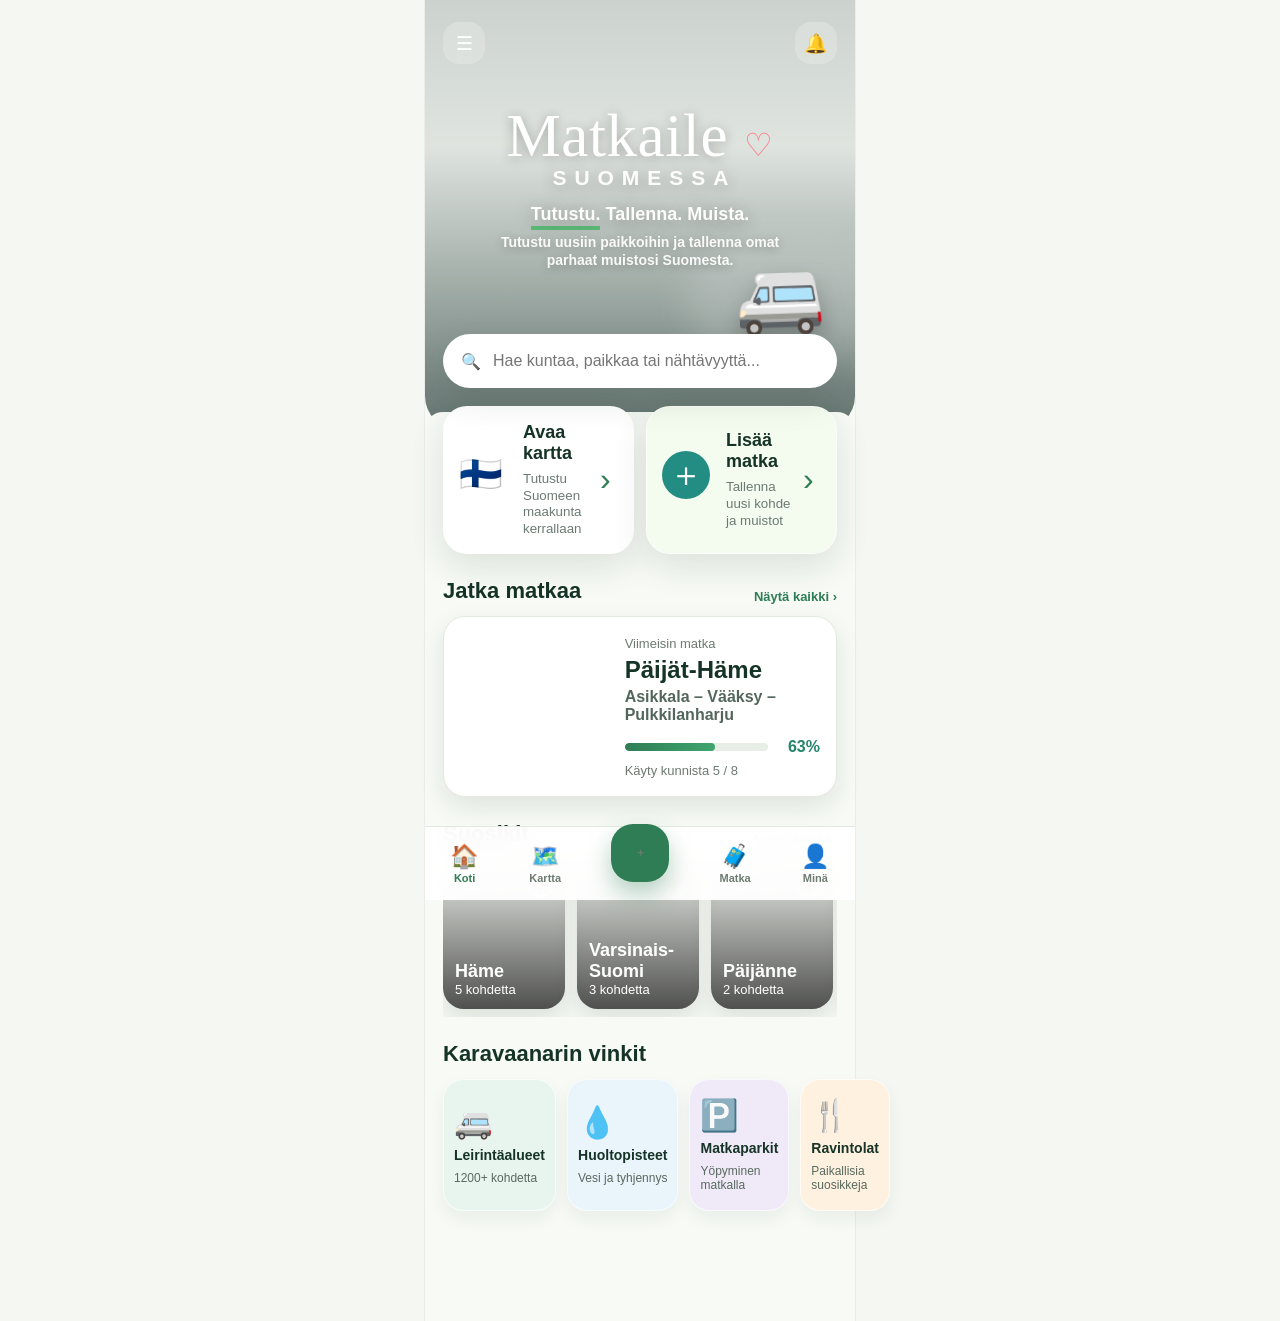
==== commit 03ff4962: "Add files via upload" ====
--- a/index.html
+++ b/index.html
@@ -1,99 +1,86 @@
-<!doctype html>
+<!DOCTYPE html>
 <html lang="fi">
 <head>
-  <meta charset="utf-8" />
-  <meta name="viewport" content="width=device-width, initial-scale=1" />
-  <title>Matkalla Suomessa</title>
-  <link rel="stylesheet" href="tyylit.css" />
+  <meta charset="UTF-8">
+  <meta name="viewport" content="width=device-width, initial-scale=1.0, viewport-fit=cover">
+  <meta name="theme-color" content="#1f7a4a">
+  <title>Matkaile Suomessa</title>
+  <link rel="manifest" href="manifest.json">
+  <link rel="stylesheet" href="tyylit.css">
 </head>
 <body>
-  <div class="app">
-    <header class="hero real-hero">
-      <div class="hero-photo"></div>
-      <div class="toprow floating">
-        <button class="round glass">☰</button>
-        <div class="top-actions">
-          <button class="round glass bell">🔔</button>
-          <button class="round glass">♡</button>
-        </div>
+<div class="app">
+
+<header class="home-hero clean-home">
+  <div class="toprow floating-top">
+    <button class="icon-btn">☰</button>
+    <div></div>
+    <button class="icon-btn">🔔</button>
+  </div>
+
+  <div class="brand-block">
+    <div class="logo-script huge">Matkaile <span class="brand-heart">♡</span></div>
+    <div class="logo-sub big">SUOMESSA</div>
+    <p><span>Tutustu.</span> Tallenna. Muista.</p>
+    <p class="purpose-line">Tutustu uusiin paikkoihin ja tallenna omat parhaat muistosi Suomesta.</p>
+  </div>
+  <div class="hero-rv" aria-hidden="true">🚐</div>
+
+  <div class="search hero-search"><span>🔍</span><input placeholder="Hae kuntaa, paikkaa tai nähtävyyttä..."></div>
+</header>
+
+<main class="content home-content">
+  <section class="actions raised">
+    <a class="action-card main-action" href="kartta.html">
+      <div class="action-ico fin-ico">🇫🇮</div>
+      <div><b>Avaa kartta</b><small>Tutustu Suomeen maakunta kerrallaan</small></div>
+      <span class="chev">›</span>
+    </a>
+    <a class="action-card main-action" href="uusi-matka.html">
+      <div class="action-ico plus-ico">＋</div>
+      <div><b>Lisää matka</b><small>Tallenna uusi kohde ja muistot</small></div>
+      <span class="chev">›</span>
+    </a>
+  </section>
+
+  <section class="section">
+    <div class="section-head"><h2>Jatka matkaa</h2><a class="more" href="paivakirja.html">Näytä kaikki ›</a></div>
+    <a class="continue-card" href="matka-paijat-hame.html">
+      <div class="continue-img" style="background-image:url('https://images.unsplash.com/photo-1500530855697-b586d89ba3ee?auto=format&fit=crop&w=600&q=80')"></div>
+      <div class="continue-info">
+        <span class="muted">Viimeisin matka</span>
+        <h3>Päijät-Häme</h3>
+        <p>Asikkala – Vääksy – Pulkkilanharju</p>
+        <div class="progress-row"><div class="progress"><i style="width:63%"></i></div><b>63%</b></div>
+        <span class="muted">Käyty kunnista 5 / 8</span>
       </div>
-      <div class="brand-hero">
-        <div class="script">Matkalla</div>
-        <div class="wide">SUOMESSA</div>
-        <p>Koe. Tutustu. Muista.</p>
-      </div>
-      <button class="search hero-search" onclick="showSearch()">🔍 Hae kuntaa, paikkaa tai nähtävyyttä...</button>
-    </header>
+    </a>
+  </section>
 
-    <main class="content home-content v37">
-      <section class="quick-grid lifted">
-        <button class="quick-card map" onclick="go('map')">
-          <span class="icon fin">🇫🇮</span>
-          <b>Avaa kartta</b>
-          <small>Tutustu Suomeen maakunta kerrallaan</small>
-          <em>›</em>
-        </button>
-        <button class="quick-card add" onclick="go('newTrip')">
-          <span class="icon plus">＋</span>
-          <b>Lisää matka</b>
-          <small>Tallenna uusi kohde ja muistot</small>
-          <em>›</em>
-        </button>
-      </section>
+  <section class="section">
+    <div class="section-head"><h2>Suosikit</h2><a class="more" href="paivakirja.html">Näytä kaikki ›</a></div>
+    <div class="h-scroll">
+      <a class="fav-card" href="paijat-hame.html" style="background-image:url('https://images.unsplash.com/photo-1500530855697-b586d89ba3ee?auto=format&fit=crop&w=500&q=80')"><span>❤️</span><b>Häme</b><small>5 kohdetta</small></a>
+      <a class="fav-card" href="#" style="background-image:url('https://images.unsplash.com/photo-1507525428034-b723cf961d3e?auto=format&fit=crop&w=500&q=80')"><span>❤️</span><b>Varsinais-Suomi</b><small>3 kohdetta</small></a>
+      <a class="fav-card" href="#" style="background-image:url('https://images.unsplash.com/photo-1500534314209-a25ddb2bd429?auto=format&fit=crop&w=500&q=80')"><span>❤️</span><b>Päijänne</b><small>2 kohdetta</small></a>
+      <a class="fav-card" href="#" style="background-image:url('https://images.unsplash.com/photo-1483347756197-71ef80e95f73?auto=format&fit=crop&w=500&q=80')"><span>❤️</span><b>Lappi</b><small>1 kohde</small></a>
+    </div>
+  </section>
 
-      <section class="section-title first"><h2>Jatka matkaa</h2><button>Näytä kaikki ›</button></section>
-      <article class="continue-card premium">
-        <div class="continue-img fire"></div>
-        <div class="continue-body">
-          <small>Viimeisin matka</small>
-          <h3>Päijät-Häme</h3>
-          <p>Asikkala – Vääksy – Pulkkilanharju</p>
-          <div class="bar"><span style="width:63%"></span></div>
-          <div class="row"><span>Käyty kunnista 5 / 8</span><b>63%</b></div>
-        </div>
-      </article>
+  <section class="section">
+    <div class="section-head"><h2>Karavaanarin vinkit</h2></div>
+    <div class="tip-grid">
+      <a class="tip green" href="asikkala.html"><span>🚐</span><b>Leirintäalueet</b><small>1200+ kohdetta</small></a>
+      <a class="tip blue" href="asikkala.html"><span>💧</span><b>Huoltopisteet</b><small>Vesi ja tyhjennys</small></a>
+      <a class="tip purple" href="asikkala.html"><span>🅿️</span><b>Matkaparkit</b><small>Yöpyminen matkalla</small></a>
+      <a class="tip orange" href="asikkala.html"><span>🍴</span><b>Ravintolat</b><small>Paikallisia suosikkeja</small></a>
+    </div>
+  </section>
+</main>
 
-      <section class="section-title"><h2>Suosikit</h2><button>Näytä kaikki ›</button></section>
-      <div class="favorite-row premium-row">
-        <article class="fav castle"><button>♥</button><b>Häme</b><span>5 kohdetta</span></article>
-        <article class="fav coast"><button>♥</button><b>Varsinais-Suomi</b><span>3 kohdetta</span></article>
-        <article class="fav lake"><button>♥</button><b>Päijänne</b><span>2 kohdetta</span></article>
-        <article class="fav north"><button>♥</button><b>Lappi</b><span>1 kohde</span></article>
-      </div>
-
-      <section class="section-title"><h2>Lisää tietoja matkaasi</h2><button>Näytä lisää ˅</button></section>
-      <div class="tool-grid premium-tools">
-        <button>📷<span>Kuvat</span></button>
-        <button>📍<span>Sijainti</span></button>
-        <button>📝<span>Muistiinpano</span></button>
-        <button>⭐<span>Arvio</span></button>
-      </div>
-
-      <section class="section-title"><h2>Lähellä sinua</h2><button>Kartalla ›</button></section>
-      <div class="near-list premium-near">
-        <button><span class="near-thumb pulkki"></span><span><b>Pulkkilanharju</b><small>Luontokohde · 6 km · ★ 4,8</small></span><em>Avaa</em></button>
-        <button><span class="near-thumb cafe"></span><span><b>Kahvila Kanavan Helmi</b><small>Tauko ja herkkuhetki · 2 km · ★ 4,6</small></span><em>Avaa</em></button>
-        <button><span class="near-thumb camp"></span><span><b>Leirintäalue</b><small>Yöpyminen · 11 km · ★ 4,5</small></span><em>Avaa</em></button>
-      </div>
-
-      <section class="section-title"><h2>Vinkit matkalle</h2><button>Näytä kaikki ›</button></section>
-      <div class="tip-grid">
-        <button><span>🚐</span><b>Leirintäalueet</b><small>Yöpymiseen</small></button>
-        <button><span>🅿️</span><b>Pysäköinti</b><small>Helppo pysähdys</small></button>
-        <button><span>🚰</span><b>Huoltopisteet</b><small>Matkan varrelle</small></button>
-        <button><span>🍴</span><b>Ravintolat</b><small>Paikalliset herkut</small></button>
-      </div>
-      <div class="bottom-space"></div>
-    </main>
-
-    <nav class="bottomnav">
-      <button class="active" onclick="go('home')">🏠<span>Etusivu</span></button>
-      <button onclick="go('map')">🗺️<span>Kartta</span></button>
-      <button class="center" onclick="go('newTrip')">＋</button>
-      <button onclick="go('diary')">📖<span>Päiväkirja</span></button>
-      <button onclick="go('profile')">👤<span>Minä</span></button>
-    </nav>
-  </div>
-  <script src="data.js"></script><script src="sovellus.js"></script>
+<nav class="bottomnav"><a href="index.html" class="active"><span>🏠</span>Koti</a><a href="kartta.html"><span>🗺️</span>Kartta</a><a href="uusi-matka.html" class="plusnav">＋</a><a href="paivakirja.html"><span>🧳</span>Matka</a><a href="profiili.html"><span>👤</span>Minä</a></nav>
+</div>
+<script src="data.js"></script>
+<script src="sovellus.js"></script>
 </body>
-</html>
+</html>
--- a/tyylit.css
+++ b/tyylit.css
@@ -1 +1,130 @@
-:root{--green:#087763;--green2:#0b8f78;--deep:#0b2a23;--muted:#6d7788;--bg:#edf7f1;--card:#fff;--shadow:0 18px 45px rgba(12,37,31,.14);--soft:0 10px 26px rgba(12,37,31,.09)}*{box-sizing:border-box}html{background:#dfe9df}body{margin:0;background:#dfe9df;font-family:-apple-system,BlinkMacSystemFont,"Segoe UI",Roboto,Arial,sans-serif;color:var(--deep)}button{font:inherit;border:0;background:none;color:inherit;cursor:pointer}.app{max-width:430px;min-height:100vh;margin:0 auto;background:linear-gradient(180deg,#f7fbf8 0%,#eaf6ef 62%,#e1f1e8 100%);position:relative;overflow:hidden;padding-bottom:150px}.content{padding:0 18px}.hero{position:relative;color:white}.real-hero{height:565px;padding:28px 22px 0}.hero-photo{position:absolute;inset:0;background:linear-gradient(180deg,rgba(3,18,23,.03),rgba(6,24,31,.38) 45%,rgba(6,24,28,.88) 100%),radial-gradient(circle at 73% 25%,rgba(239,189,116,.78) 0 8%,transparent 18%),linear-gradient(155deg,#87c2d0 0 27%,#315d65 28% 47%,#09272e 48% 100%);overflow:hidden}.hero-photo:before{content:"";position:absolute;left:-10%;right:-10%;bottom:126px;height:130px;background:linear-gradient(135deg,rgba(255,255,255,.03),rgba(255,255,255,.16));transform:skewY(-12deg)}.hero-photo:after{content:"";position:absolute;left:-18%;right:-18%;bottom:-96px;height:205px;background:linear-gradient(180deg,#fbfffb,#eff8f2);border-radius:50% 50% 0 0}.toprow{display:flex;justify-content:space-between;align-items:center;position:relative;z-index:2}.top-actions{display:flex;gap:14px}.round{width:62px;height:62px;border-radius:50%;display:grid;place-items:center;font-size:27px}.glass{background:rgba(255,255,255,.93);color:var(--deep);box-shadow:0 15px 35px rgba(0,0,0,.13);backdrop-filter:blur(10px)}.bell{position:relative}.bell:after{content:"";width:11px;height:11px;background:#ff5270;border-radius:50%;position:absolute;right:14px;top:13px}.brand-hero{position:relative;z-index:2;text-align:center;margin-top:86px;text-shadow:0 4px 20px rgba(0,0,0,.27)}.script{font-size:67px;line-height:.98;font-style:italic;font-weight:800;letter-spacing:-4px}.wide{font-size:34px;letter-spacing:16px;font-weight:900;margin:16px 0 0 13px}.brand-hero p{font-size:20px;font-weight:900;margin:22px 0 0}.search{border:0;background:white;box-shadow:var(--shadow);color:#6f7888;font-weight:900;text-align:left}.hero-search{position:relative;z-index:4;margin:84px auto 0;width:100%;min-height:74px;border-radius:30px;padding:20px 24px;font-size:18px;display:flex;align-items:center}.home-content{position:relative;z-index:5;margin-top:-118px}.quick-grid{display:grid;grid-template-columns:1fr 1fr;gap:18px}.quick-card{min-height:176px;background:rgba(255,255,255,.94);border-radius:30px;box-shadow:var(--shadow);padding:22px 18px;text-align:left;position:relative;backdrop-filter:blur(8px)}.quick-card b{display:block;font-size:25px;line-height:1.05;margin:14px 0 9px}.quick-card small{display:block;color:#52605d;font-weight:800;line-height:1.25}.quick-card em{position:absolute;right:16px;bottom:30px;font-size:40px;font-style:normal;color:#0d3a32}.icon{width:58px;height:58px;border-radius:20px;background:#eaf5ef;display:grid;place-items:center;font-size:30px}.icon.plus{background:var(--green);color:white;border-radius:50%;font-size:42px}.section-title{display:flex;justify-content:space-between;align-items:flex-end;margin:36px 0 16px}.section-title.first{margin-top:38px}.section-title h2{font-size:32px;line-height:1.08;margin:0;letter-spacing:-.8px}.section-title button{color:var(--green);font-weight:900;font-size:17px}.continue-card{background:#fff;border-radius:30px;box-shadow:var(--shadow);overflow:hidden}.continue-card.premium{display:grid;grid-template-columns:43% 57%;min-height:176px}.continue-img{min-height:176px}.fire{background:linear-gradient(180deg,rgba(0,0,0,.05),rgba(0,0,0,.35)),radial-gradient(circle at 44% 75%,#ffb14e 0 8%,transparent 20%),linear-gradient(135deg,#1a3b48,#0b222b 52%,#d89450 53%,#f1c177)}.continue-body{padding:22px 20px}.continue-body small{color:#1684e7;font-weight:900}.continue-body h3{font-size:28px;margin:7px 0 4px;letter-spacing:-.7px}.continue-body p{color:#687574;font-weight:800;margin:0 0 14px;font-size:14px;line-height:1.25}.bar{height:8px;background:#e6ece9;border-radius:99px;overflow:hidden}.bar span{height:100%;display:block;background:#159783;border-radius:99px}.row{display:flex;justify-content:space-between;margin-top:12px;font-size:13px;font-weight:900;color:#5e6968}.row b{color:#16806e}.favorite-row{display:flex;gap:16px;overflow-x:auto;padding:1px 2px 12px;scroll-snap-type:x mandatory}.favorite-row::-webkit-scrollbar{display:none}.fav{min-width:146px;height:178px;border-radius:24px;box-shadow:var(--shadow);padding:14px;color:white;display:flex;flex-direction:column;justify-content:flex-end;position:relative;overflow:hidden;scroll-snap-align:start;background:#234}.fav:before{content:"";position:absolute;inset:0;background:linear-gradient(180deg,rgba(0,0,0,0),rgba(0,0,0,.75))}.fav *{position:relative}.fav button{position:absolute;right:11px;top:11px;width:36px;height:36px;border-radius:50%;background:white;color:#ee4266;font-size:21px}.fav b{font-size:18px}.fav span{font-size:13px;font-weight:800}.castle{background:linear-gradient(135deg,#2e5b70,#172024)}.coast{background:linear-gradient(135deg,#72bce5,#a55732)}.lake{background:linear-gradient(135deg,#f19b38,#132b4a)}.north{background:linear-gradient(135deg,#31bb91,#142033)}.tool-grid{display:grid;grid-template-columns:repeat(4,1fr);gap:13px}.tool-grid button{height:108px;border-radius:25px;background:#fff;box-shadow:var(--soft);font-size:30px;font-weight:900;display:flex;flex-direction:column;justify-content:center;align-items:center}.tool-grid span{font-size:13px;margin-top:9px}.near-list{display:grid;gap:15px}.near-list button{min-height:94px;border-radius:26px;background:white;box-shadow:var(--soft);display:grid;grid-template-columns:64px 1fr auto;gap:14px;align-items:center;padding:16px 18px;text-align:left}.near-list b{font-size:20px;display:block}.near-list small{font-size:14px;color:#737f7c;font-weight:850;display:block;margin-top:5px}.near-list em{font-style:normal;color:var(--green);font-weight:900}.near-thumb{width:64px;height:64px;border-radius:20px;display:block;background:#eaf5ef}.pulkki{background:linear-gradient(135deg,#315f65,#9acfb3)}.cafe{background:linear-gradient(135deg,#fff2df,#9a6b48)}.camp{background:linear-gradient(135deg,#e7f7ec,#238253)}.tip-grid{display:grid;grid-template-columns:1fr 1fr;gap:14px}.tip-grid button{background:white;border-radius:25px;box-shadow:var(--soft);padding:20px;text-align:left;min-height:120px}.tip-grid span{font-size:34px}.tip-grid b{display:block;font-size:19px;margin:12px 0 4px}.tip-grid small{color:#74807d;font-weight:800}.bottom-space{height:135px}.bottomnav{position:fixed;left:50%;bottom:22px;transform:translateX(-50%);max-width:398px;width:calc(100% - 28px);height:78px;background:rgba(255,255,255,.94);backdrop-filter:blur(20px);border-radius:31px;box-shadow:0 18px 48px rgba(14,42,35,.22);display:grid;grid-template-columns:1fr 1fr 92px 1fr 1fr;align-items:center;z-index:30}.bottomnav button{font-size:21px;font-weight:900;color:#17352f}.bottomnav span{display:block;font-size:12px;margin-top:4px}.bottomnav .active{color:var(--green)}.bottomnav .center{width:92px;height:92px;border-radius:50%;background:var(--green);color:white;font-size:60px;box-shadow:0 16px 42px rgba(8,119,99,.38);margin-top:-42px;display:grid;place-items:center}.page .content{padding-top:22px}.page-head{height:82px;background:#fff;display:flex;align-items:center;justify-content:space-between;padding:0 22px;box-shadow:0 8px 30px rgba(12,37,31,.05);position:sticky;top:0;z-index:10}.page-head button{width:46px;height:46px;border-radius:50%;background:#eef7f1}.lead{color:#6b778c;font-size:20px;font-weight:800;line-height:1.35}.stats{display:grid;grid-template-columns:repeat(3,1fr);gap:12px;background:#fff;border-radius:24px;padding:14px;box-shadow:var(--shadow);margin:18px 0}.stats div{background:#edf7f1;border-radius:18px;text-align:center;padding:14px 6px}.stats b{display:block;font-size:30px;color:var(--green)}.stats span{font-weight:900;color:#637087}.map-card{background:white;border-radius:28px;box-shadow:var(--shadow);padding:22px}.finland-shape{height:480px;background:linear-gradient(180deg,#dff4e8,#eef8f1);clip-path:polygon(45% 0,62% 5%,72% 18%,68% 34%,78% 46%,73% 61%,81% 76%,67% 92%,48% 99%,31% 91%,22% 75%,26% 56%,18% 42%,24% 28%,20% 11%);border:8px solid var(--green);position:relative}.pin{position:absolute;background:white;border-radius:18px;padding:10px 13px;box-shadow:0 8px 20px rgba(30,43,51,.15);font-weight:900;text-align:center}.p1{top:8%;left:46%}.p2{top:30%;left:47%}.p3{top:66%;left:50%;background:#087763;color:white}.p4{top:78%;left:37%}.p5{top:82%;left:55%}.legend{display:flex;justify-content:space-around;font-weight:900;margin-top:14px}.region-list{display:grid;gap:12px}.region-list button{background:#fff;border-radius:18px;padding:18px;box-shadow:var(--soft);display:flex;justify-content:space-between;font-weight:900}.city-hero{height:360px;color:white;padding:28px 24px;position:relative;background:linear-gradient(180deg,rgba(10,20,25,.15),rgba(0,0,0,.62)),linear-gradient(135deg,#6aa1c9,#1a4b45);display:flex;flex-direction:column;justify-content:flex-end}.city-hero button{position:absolute;top:22px;background:white;color:var(--deep);width:50px;height:50px;border-radius:50%;font-size:28px}.city-hero button:first-child{left:20px}.city-hero button:nth-child(2){right:20px}.city-hero h1{font-size:52px;margin:0}.city-hero p{font-weight:800;font-size:18px}.note-card{background:#fff;border-radius:22px;padding:20px;box-shadow:var(--soft);margin-bottom:12px}.note-card b{font-size:20px}.note-card p{color:#647170;font-weight:700}@media(max-width:390px){.real-hero{height:545px}.script{font-size:58px}.wide{font-size:30px;letter-spacing:13px}.brand-hero{margin-top:72px}.hero-search{margin-top:80px}.home-content{margin-top:-116px}.quick-card{min-height:166px}.section-title h2{font-size:29px}.tool-grid{gap:10px}.tool-grid button{height:101px}.tool-grid span{font-size:12px}.near-list button{grid-template-columns:54px 1fr;position:relative}.near-list em{display:none}.near-thumb{width:54px;height:54px}.bottomnav{width:calc(100% - 20px)}}@media(max-width:350px){.quick-grid{grid-template-columns:1fr}.real-hero{height:610px}.home-content{margin-top:-140px}.tool-grid{grid-template-columns:repeat(2,1fr)}}
+
+:root{
+  --green:#2f7d54;--green2:#3fa66f;--dark:#163327;--muted:#6c7a72;--bg:#f4f7f2;--card:#ffffff;
+  --gold:#e8b84c;--line:#e2eadf;--shadow:0 12px 35px rgba(21,50,35,.12);
+}
+*{box-sizing:border-box}
+body{margin:0;background:var(--bg);font-family:-apple-system,BlinkMacSystemFont,"Segoe UI",Roboto,Arial,sans-serif;color:var(--dark)}
+a{text-decoration:none;color:inherit}
+.app{max-width:430px;margin:0 auto;min-height:100vh;background:#f7faf5;position:relative;padding-bottom:92px;box-shadow:0 0 0 1px rgba(0,0,0,.04)}
+.hero{
+  min-height:330px;padding:22px 18px 24px;border-radius:0 0 34px 34px;position:relative;overflow:hidden;color:#fff;
+  background:linear-gradient(180deg,rgba(10,35,25,.25),rgba(10,35,25,.75)),url('https://images.unsplash.com/photo-1500530855697-b586d89ba3ee?auto=format&fit=crop&w=900&q=80') center/cover;
+}
+.hero.small{min-height:240px}
+.toprow{display:flex;align-items:center;justify-content:space-between;gap:10px}
+.logo-script{font-family:"Brush Script MT","Segoe Script",cursive;font-size:35px;line-height:.85;text-shadow:0 2px 12px rgba(0,0,0,.3)}
+.logo-script span{font-family:inherit;font-size:32px}
+.logo-sub{font-size:12px;font-weight:700;letter-spacing:.08em;text-transform:uppercase;margin-top:6px;opacity:.95}
+.icon-btn{width:42px;height:42px;border:0;border-radius:16px;background:rgba(255,255,255,.22);color:#fff;font-size:19px;backdrop-filter:blur(10px)}
+.hero-title{margin-top:34px}
+.hero h1{font-size:34px;line-height:1.02;margin:8px 0 8px}
+.hero p{margin:0;color:rgba(255,255,255,.92);font-size:15px}
+.search{display:flex;align-items:center;gap:10px;background:#fff;color:#263b31;border-radius:22px;margin-top:22px;padding:14px 16px;box-shadow:var(--shadow)}
+.search input{border:0;outline:0;width:100%;font-size:14px;background:transparent}
+.content{padding:18px}
+.actions{display:grid;grid-template-columns:1fr 1fr;gap:12px;margin-top:-32px;position:relative;z-index:2}
+.action-card{background:var(--card);border-radius:24px;padding:18px;box-shadow:var(--shadow);min-height:104px;border:1px solid rgba(255,255,255,.75)}
+.action-card b{display:block;font-size:18px;margin-bottom:7px}.action-card small{color:var(--muted);line-height:1.25}
+.action-ico{font-size:28px;margin-bottom:10px}
+.section{margin-top:24px}
+.section-head{display:flex;justify-content:space-between;align-items:end;margin-bottom:12px}
+.section h2{font-size:22px;margin:0}.section a.more{color:var(--green);font-weight:800;font-size:13px}
+.card{background:#fff;border-radius:24px;padding:16px;box-shadow:0 8px 22px rgba(21,50,35,.08);border:1px solid var(--line)}
+.trip-card{display:grid;grid-template-columns:98px 1fr;gap:14px;align-items:stretch}
+.photo{border-radius:18px;background:linear-gradient(135deg,#9ec6a7,#dce8d2);overflow:hidden;min-height:98px;background-size:cover;background-position:center}
+.badge{display:inline-flex;align-items:center;gap:5px;background:#eaf5ef;color:var(--green);padding:6px 9px;border-radius:999px;font-size:12px;font-weight:800}
+.muted{color:var(--muted);font-size:13px}.progress{height:8px;background:#e7eee5;border-radius:99px;overflow:hidden;margin:10px 0}
+.progress i{display:block;height:100%;background:linear-gradient(90deg,var(--green),var(--green2));border-radius:99px}
+.grid2{display:grid;grid-template-columns:1fr 1fr;gap:12px}
+.tile{background:#fff;border-radius:22px;padding:13px;min-height:96px;box-shadow:0 8px 18px rgba(21,50,35,.07);border:1px solid var(--line)}
+.tile .emoji{font-size:25px}.tile b{display:block;margin-top:8px}.tile small{color:var(--muted)}
+.img-tile{min-height:112px;color:#fff;display:flex;align-items:flex-end;position:relative;overflow:hidden;background-size:cover;background-position:center}
+.img-tile:before{content:"";position:absolute;inset:0;background:linear-gradient(180deg,transparent,rgba(0,0,0,.58))}
+.img-tile > div{position:relative;z-index:1}
+.list{display:grid;gap:12px}.row{display:flex;gap:12px;align-items:center}.row .round{width:48px;height:48px;border-radius:17px;background:#eaf5ef;display:grid;place-items:center;font-size:23px}
+.kpi{display:grid;grid-template-columns:repeat(3,1fr);gap:10px}.kpi div{background:#fff;border-radius:20px;padding:12px;text-align:center;border:1px solid var(--line)}.kpi b{font-size:19px;display:block}
+.tabs{display:flex;gap:8px;overflow:auto;padding-bottom:4px}.tab{border:1px solid var(--line);background:#fff;border-radius:999px;padding:9px 12px;font-weight:800;color:var(--green);white-space:nowrap}.tab.active{background:var(--green);color:#fff}
+.mapbox{background:#fff;border-radius:30px;padding:16px;box-shadow:var(--shadow);border:1px solid var(--line)}
+.finmap{width:100%;height:420px;background:linear-gradient(#eaf5ef,#f8fbf6);border-radius:24px;position:relative;overflow:hidden}
+.finland-shape{position:absolute;inset:20px 64px 22px 62px;background:#e1eadf;clip-path:polygon(48% 0,63% 5%,67% 16%,61% 24%,71% 35%,63% 45%,70% 55%,57% 64%,62% 76%,48% 83%,45% 96%,33% 100%,25% 88%,31% 77%,22% 67%,29% 56%,20% 47%,28% 37%,20% 25%,33% 19%,36% 8%);border:2px solid #c6d5c8}
+.marker{position:absolute;transform:translate(-50%,-50%);background:#fff;border:2px solid var(--green);color:var(--green);font-weight:900;border-radius:999px;padding:7px 9px;font-size:11px;box-shadow:0 4px 12px rgba(0,0,0,.12)}
+.marker.done{background:var(--green);color:#fff}.marker.gold{background:var(--gold);border-color:#d09d23;color:#fff}
+.form{display:grid;gap:12px}.field{background:#fff;border:1px solid var(--line);border-radius:18px;padding:13px}.field label{display:block;font-size:12px;color:var(--muted);font-weight:800;margin-bottom:6px}.field input,.field textarea,.field select{border:0;outline:0;width:100%;font-size:15px;background:transparent;color:var(--dark)}
+.primary{border:0;background:var(--green);color:#fff;font-weight:900;border-radius:18px;padding:15px;font-size:16px;box-shadow:0 10px 20px rgba(47,125,84,.25)}
+.bottomnav{position:fixed;left:50%;transform:translateX(-50%);bottom:0;width:min(430px,100%);height:74px;background:rgba(255,255,255,.94);display:flex;justify-content:space-around;align-items:center;border-top:1px solid var(--line);backdrop-filter:blur(16px);z-index:10}
+.bottomnav a{font-size:11px;color:#6d7b72;text-align:center;font-weight:800}.bottomnav a span{display:block;font-size:23px;margin-bottom:2px}.bottomnav .active{color:var(--green)}
+.plusnav{width:58px;height:58px;background:var(--green);color:white;border-radius:22px;margin-top:-22px;display:grid;place-items:center;font-size:31px;box-shadow:0 12px 25px rgba(47,125,84,.35)}
+@media(max-width:390px){.hero h1{font-size:30px}.logo-script{font-size:31px}.content{padding:14px}.actions{gap:10px}.action-card{padding:15px}.finmap{height:390px}}
+
+/* v27 – sovellusmainen etusivu omien suunnitelmakuvien pohjalta */
+.home-hero{
+  min-height:430px;
+  padding:22px 18px 34px;
+  border-radius:0 0 34px 34px;
+  position:relative;
+  overflow:hidden;
+  color:#fff;
+  background:
+    linear-gradient(180deg,rgba(6,29,23,.08) 0%,rgba(6,29,23,.16) 42%,rgba(6,29,23,.72) 100%),
+    url('https://images.unsplash.com/photo-1500530855697-b586d89ba3ee?auto=format&fit=crop&w=1000&q=85') center/cover;
+}
+.home-hero:after{
+  content:"";position:absolute;right:-40px;bottom:70px;width:210px;height:120px;
+  background:rgba(255,255,255,.16);border-radius:80px;filter:blur(18px)
+}
+.floating-top{position:relative;z-index:2}.brand-block{position:relative;z-index:2;text-align:center;margin-top:54px;text-shadow:0 3px 18px rgba(0,0,0,.35)}
+.logo-script.huge{font-size:66px;line-height:.78;color:#fff}.logo-sub.big{font-size:22px;letter-spacing:.42em;margin-left:.42em}.brand-block p{font-size:18px;font-weight:700;margin:14px 0 0;color:rgba(255,255,255,.96)}
+.hero-search{position:absolute;z-index:4;left:18px;right:18px;bottom:42px;margin:0;border-radius:28px;padding:17px 18px}.hero-search input{font-size:16px}
+.home-content{padding-top:0}.actions.raised{margin-top:-24px}.main-action{display:grid;grid-template-columns:52px 1fr 18px;align-items:center;gap:12px;min-height:98px;padding:15px}.main-action b{font-size:18px}.main-action small{display:block}.chev{font-size:32px;color:var(--green);font-weight:300}.fin-ico{font-size:35px}.plus-ico{width:48px;height:48px;background:#238d84;color:#fff;border-radius:50%;display:grid;place-items:center;font-size:34px;font-weight:300}
+.continue-card{display:grid;grid-template-columns:42% 1fr;background:#fff;border-radius:22px;overflow:hidden;box-shadow:0 10px 26px rgba(21,50,35,.10);border:1px solid var(--line)}
+.continue-img{min-height:126px;background-size:cover;background-position:center}.continue-info{padding:17px 16px}.continue-info h3{margin:4px 0;font-size:24px}.continue-info p{margin:0 0 9px;color:#53665c;font-weight:600}.progress-row{display:grid;grid-template-columns:1fr 42px;gap:10px;align-items:center}.progress-row b{color:#27856c;text-align:right}
+.quick-grid{display:grid;grid-template-columns:repeat(4,1fr);gap:11px}.quick{background:#fff;border:1px solid var(--line);border-radius:18px;min-height:92px;display:flex;flex-direction:column;align-items:center;justify-content:center;gap:8px;box-shadow:0 7px 16px rgba(21,50,35,.055);font-size:12px;text-align:center}.quick span{font-size:34px}.quick b{font-size:13px;line-height:1.1}
+.h-scroll{display:flex;gap:12px;overflow:auto;padding-bottom:8px;scroll-snap-type:x mandatory}.h-scroll::-webkit-scrollbar{display:none}.fav-card{scroll-snap-align:start;flex:0 0 122px;height:150px;border-radius:21px;padding:12px;color:#fff;background-size:cover;background-position:center;position:relative;display:flex;flex-direction:column;justify-content:flex-end;overflow:hidden;box-shadow:0 10px 22px rgba(21,50,35,.12)}.fav-card:before{content:"";position:absolute;inset:0;background:linear-gradient(180deg,rgba(0,0,0,.05),rgba(0,0,0,.68))}.fav-card>*{position:relative;z-index:1}.fav-card span{position:absolute;right:10px;top:9px;background:#fff;border-radius:50%;width:30px;height:30px;display:grid;place-items:center}.fav-card b{font-size:18px}.fav-card small{font-size:13px;color:#fff}
+.tip-grid{display:grid;grid-template-columns:repeat(4,1fr);gap:11px}.tip{min-height:132px;border-radius:20px;padding:13px 10px;display:flex;flex-direction:column;justify-content:center;gap:7px;box-shadow:0 8px 18px rgba(21,50,35,.06);border:1px solid rgba(255,255,255,.7)}.tip span{font-size:31px}.tip b{font-size:14px;line-height:1.1}.tip small{font-size:12px;color:#58695f}.tip.green{background:#e8f5ee}.tip.blue{background:#eaf4fb}.tip.purple{background:#f0eaf8}.tip.orange{background:#fff1df}
+@media(max-width:390px){.logo-script.huge{font-size:55px}.logo-sub.big{font-size:18px}.quick-grid{gap:8px}.quick{min-height:84px}.quick span{font-size:29px}.tip-grid{grid-template-columns:repeat(2,1fr)}.tip{min-height:96px}.main-action{grid-template-columns:42px 1fr 14px}.continue-info h3{font-size:20px}}
+.city-hero{min-height:340px;padding:22px 18px 28px;border-radius:0 0 32px 32px;position:relative;overflow:hidden;color:#fff;background-size:cover;background-position:center}.city-title{position:absolute;left:24px;right:20px;bottom:34px;text-shadow:0 3px 16px rgba(0,0,0,.4)}.city-title h1{font-size:56px;margin:0 0 4px;line-height:.95}.city-title p{font-size:18px;font-weight:700;margin:0;max-width:340px}.city-crest{width:62px;height:62px;border-radius:16px;background:#1f7a4a;display:grid;place-items:center;font-size:33px;border:2px solid rgba(255,255,255,.9);margin-bottom:12px}.city-note{margin-top:-36px;position:relative;z-index:2;background:#fff;border-radius:22px;padding:14px;display:grid;grid-template-columns:54px 1fr;gap:12px;align-items:center;box-shadow:var(--shadow);border:1px solid var(--line)}.city-note p{margin:0;font-weight:650;line-height:1.35}.place-card{flex:0 0 150px;height:145px;border-radius:17px;background-size:cover;background-position:center;position:relative;overflow:hidden;padding:10px;display:flex;flex-direction:column;justify-content:flex-end;box-shadow:0 8px 18px rgba(21,50,35,.1)}.place-card:before{content:"";position:absolute;inset:0;background:linear-gradient(180deg,rgba(0,0,0,.05),rgba(255,255,255,.94) 63%)}.place-card>*{position:relative;z-index:1}.place-card span{position:absolute;top:8px;right:8px;color:#fff;font-size:24px}.place-card small{color:#27856c;font-weight:700}.memory-row{display:flex;gap:10px;overflow:auto;padding-bottom:6px}.memory{flex:0 0 135px;height:95px;border-radius:17px;background-size:cover;background-position:center;display:flex;align-items:flex-end;padding:8px;position:relative;overflow:hidden;color:#173327}.memory:before{content:"";position:absolute;inset:0;background:linear-gradient(180deg,transparent,rgba(255,255,255,.88))}.memory b{position:relative;background:#fff;border-radius:999px;padding:5px 9px;font-size:12px}.add-memory{flex:0 0 86px;border:2px dashed #d5ded4;border-radius:17px;display:grid;place-items:center;text-align:center;color:var(--green);font-size:32px;background:#fff}.add-memory span{font-size:13px;color:#274036}
+
+/* v28 – Matkaile Suomessa: yhtenäinen sovellusmainen tavoiteilme */
+@import url('https://fonts.googleapis.com/css2?family=Pacifico&display=swap');
+.logo-script{font-family:'Pacifico','Brush Script MT','Segoe Script',cursive;font-weight:400;letter-spacing:.01em}
+.brand-heart{color:#ff7b86;font-family:inherit;font-weight:400;text-shadow:none}
+.clean-home.home-hero{
+  min-height:430px;
+  background:
+    linear-gradient(180deg,rgba(7,32,28,.18) 0%,rgba(7,32,28,.10) 34%,rgba(7,32,28,.62) 100%),
+    url('https://images.unsplash.com/photo-1500534314209-a25ddb2bd429?auto=format&fit=crop&w=1100&q=85') center/cover;
+}
+.clean-home .brand-block{margin-top:48px}.clean-home .logo-script.huge{font-size:61px;color:#fff}.clean-home .logo-sub.big{font-size:21px;letter-spacing:.38em}.brand-block p span{border-bottom:4px solid #5ebc78;padding-bottom:2px}
+.hero-rv{position:absolute;right:30px;bottom:92px;font-size:72px;z-index:3;filter:drop-shadow(0 12px 12px rgba(0,0,0,.25));transform:rotate(-2deg)}
+.home-content:before{content:"";display:block;height:18px;background:#f7faf5;border-radius:42px 42px 0 0;margin:-18px -18px 0;position:relative;z-index:1}.home-content .actions{z-index:3}
+.action-card:first-child{background:#fff}.action-card:nth-child(2){background:#f4fbef}.main-action:hover,.quick:hover,.tip:hover,.trip-wide:hover{transform:translateY(-1px)}
+.quick-grid-trip{grid-template-columns:repeat(3,1fr)}
+.page-top{padding:18px 18px 8px;display:grid;grid-template-columns:46px 1fr 72px;gap:10px;align-items:center;background:linear-gradient(180deg,#f6faf2,#fff 70%,transparent)}
+.page-logo{font-size:34px;color:#123a32;line-height:1.05;text-align:center}.page-top p{margin:3px 0 0;text-align:center;color:#5a6b63;font-weight:600}.back,.round-light{border:0;background:#fff;border-radius:18px;min-height:44px;box-shadow:0 6px 18px rgba(21,50,35,.08);font-weight:900;color:#17402f}.back{font-size:32px;line-height:1}.round-light{font-size:13px}.soft-top{padding-top:28px}.trips-top{background:linear-gradient(180deg,#f7faf5,#fff)}
+.new-cover{padding:8px;border-radius:26px}.new-cover .photo{border-radius:22px}.filter-pill{border:0;background:#238d84;color:#fff;border-radius:999px;padding:10px 12px;font-weight:800;white-space:nowrap}.trip-list-v28{display:grid;gap:12px}.trip-wide{position:relative;display:grid;grid-template-columns:42% 1fr;background:#fff;border:1px solid var(--line);border-radius:18px;overflow:hidden;box-shadow:0 8px 24px rgba(21,50,35,.08);min-height:142px}.trip-img{background-size:cover;background-position:center;min-height:142px;position:relative}.trip-img span{position:absolute;left:10px;top:10px;background:rgba(31,122,74,.92);color:#fff;border-radius:999px;padding:6px 9px;font-size:12px;font-weight:800}.trip-body{padding:14px 16px}.trip-body b{font-size:20px;color:#14504c}.trip-body p{margin:6px 0;color:#5d6864}.trip-body small{color:#3c4844}.chip-row{display:flex;gap:8px;flex-wrap:wrap;margin-top:10px}.chip-row i{font-style:normal;background:#f3f5f2;border-radius:999px;padding:7px 9px;font-size:12px;color:#48554f}.trip-wide .progress{margin:0}.trip-wide .progress em{display:block;height:100%;background:linear-gradient(90deg,var(--green),var(--green2));border-radius:99px}.trip-wide .progress-row{margin-top:11px}.dots{position:absolute;right:10px;top:8px;font-size:24px;color:#1b2e28}.floating-add{position:fixed;right:calc(50% - 202px);bottom:92px;z-index:11;width:72px;height:72px;background:#238d84;color:#fff;border-radius:50%;display:grid;place-items:center;font-size:45px;box-shadow:0 14px 25px rgba(35,141,132,.35)}.floating-add small{position:absolute;top:76px;color:#244139;font-size:12px;font-weight:800;white-space:nowrap}
+@media(max-width:390px){.clean-home .logo-script.huge{font-size:54px}.clean-home .logo-sub.big{font-size:18px}.hero-rv{font-size:56px;right:28px;bottom:100px}.quick-grid-trip{grid-template-columns:repeat(3,1fr)}.trip-wide{grid-template-columns:40% 1fr}.trip-body b{font-size:17px}.floating-add{right:18px}}
+
+
+/* v30 – etusivu takaisin mallin suuntaan, kartta ja muistot */
+.purpose-line{font-size:14px!important;max-width:330px;margin:8px auto 0!important;line-height:1.35;color:rgba(255,255,255,.94)!important;text-shadow:0 2px 10px rgba(0,0,0,.25)}
+.home-hero.clean-home{transition:background-image .6s ease;background-position:center;background-size:cover}
+.tile{display:block;color:inherit}.tile:active,.action-card:active,.tip:active{transform:scale(.985)}
+.map-hero{background:linear-gradient(180deg,rgba(10,35,25,.20),rgba(10,35,25,.78)),url('https://images.unsplash.com/photo-1500534314209-a25ddb2bd429?auto=format&fit=crop&w=900&q=80') center/cover}
+.improved-map{height:470px;background:linear-gradient(180deg,#e6f2ea,#f8fbf6)}
+.improved-map .finland-shape{inset:20px 72px 22px 58px;background:linear-gradient(180deg,#dfece0,#d3e3d4);box-shadow:inset 0 0 0 2px #c0d2c3}
+.region{position:absolute;z-index:2;display:block;transform:translate(-50%,-50%);padding:6px 8px;border-radius:999px;background:#fff;border:1px solid #cfe0d2;color:#28513d;font-size:10px;font-weight:900;box-shadow:0 5px 14px rgba(0,0,0,.10);white-space:nowrap}.region.done{background:var(--green);color:#fff;border-color:var(--green)}
+.r-lappi{left:50%;top:13%}.r-pohjois-pohjanmaa{left:46%;top:31%}.r-kainuu{left:60%;top:42%}.r-keski-suomi{left:45%;top:57%}.r-pirkanmaa{left:38%;top:69%}.r-paijat{left:52%;top:72%}.r-uusimaa{left:45%;top:84%}.r-varsinais{left:31%;top:82%}.r-ahvenanmaa{left:18%;top:89%}
+.map-note{margin:12px 4px 0;line-height:1.35}.compact-list .row{position:relative;padding-right:42px}.row-chev{position:absolute;right:16px;font-size:28px;color:var(--green);font-weight:300}.done-dot{background:var(--green)!important;color:#fff!important}.memory-panel{display:grid;gap:13px}.memory-summary{display:flex;justify-content:space-between;align-items:center;font-size:18px}.memory-summary span{color:#d69b1f;letter-spacing:2px}.memory-fields{display:grid;grid-template-columns:1fr 1fr;gap:10px}.memory-fields div{background:#f7faf5;border:1px solid var(--line);border-radius:16px;padding:11px}.memory-fields small{display:block;color:var(--muted);font-weight:800;margin-bottom:5px}.memory-fields b{font-size:14px;color:#244139}
+@media(max-width:390px){.purpose-line{font-size:13px!important}.region{font-size:9px;padding:5px 7px}.memory-fields{grid-template-columns:1fr}.improved-map{height:430px}}
+
+/* v34 – oikeampi Suomen muotoinen maakuntakartta ja nykyisten sivujen täydentäminen */
+.finland-card{overflow:hidden}.top-note{margin:0 0 12px}.finland-svg-wrap{background:linear-gradient(180deg,#e7f4ec,#f9fbf7);border-radius:26px;border:1px solid #dce8dc;padding:8px;box-shadow:inset 0 0 0 1px rgba(255,255,255,.7)}
+.finland-svg{display:block;width:100%;height:auto;max-height:620px;margin:0 auto}.map-shadow .province{fill:#dce9dc;stroke:#b9cdbb;stroke-width:2}.province{fill:#edf4ed;stroke:#bdd0bf;stroke-width:2;transition:.18s ease;cursor:pointer}.province:hover{fill:#d7eadc;transform:translateY(-1px)}.province.visited{fill:#2f7d54;stroke:#1f6b43}.province.lapland{fill:#e4efe5}.map-labels text{font-size:11px;font-weight:800;fill:#30513f;text-anchor:middle;pointer-events:none}.map-labels .visited-label{fill:#fff}.legend{display:flex;gap:14px;flex-wrap:wrap;margin:12px 4px 0;color:var(--muted);font-size:13px}.legend span{display:flex;gap:7px;align-items:center}.legend i{display:inline-block;width:16px;height:16px;border-radius:5px;background:#edf4ed;border:1px solid #bdd0bf}.legend .visited-box{background:var(--green);border-color:var(--green)}.region-list{margin-top:4px}
+.region-map-card{background:#fff;border-radius:28px;padding:16px;border:1px solid var(--line);box-shadow:0 8px 22px rgba(21,50,35,.08)}.paijat-map{position:relative;height:300px;border-radius:24px;background:linear-gradient(180deg,#e7f4ec,#f8fbf6);overflow:hidden;border:1px solid #d8e7da}.paijat-shape{position:absolute;inset:26px 44px 28px 42px;background:#e2eddf;border:2px solid #bfd2c1;clip-path:polygon(30% 5%,58% 0,78% 12%,86% 38%,73% 58%,82% 78%,57% 94%,36% 86%,22% 96%,12% 70%,20% 48%,10% 26%)}.muni{position:absolute;z-index:3;transform:translate(-50%,-50%);border:1px solid #cfe0d2;background:#fff;color:#28513d;border-radius:999px;padding:7px 9px;font-size:11px;font-weight:900;box-shadow:0 5px 14px rgba(0,0,0,.10);white-space:nowrap}.muni.done{background:var(--green);border-color:var(--green);color:#fff}.muni.asikkala{left:49%;top:45%}.muni.lahti{left:47%;top:67%}.muni.heinola{left:64%;top:25%}.muni.hollola{left:34%;top:64%}.muni.padasjoki{left:38%;top:25%}.muni.sysma{left:59%;top:12%}.muni.orimattila{left:60%;top:82%}.muni.karkola{left:28%;top:78%}.muni.hartola{left:72%;top:11%}
+.city-actions{display:grid;grid-template-columns:repeat(3,1fr);gap:10px}.pill-action{background:#fff;border:1px solid var(--line);border-radius:18px;padding:12px 8px;text-align:center;font-weight:900;box-shadow:0 6px 16px rgba(21,50,35,.06)}.pill-action span{display:block;font-size:22px;margin-bottom:4px}.section-intro{margin:-4px 0 12px;line-height:1.35}.detail-list{display:grid;gap:10px}.detail-item{background:#fff;border:1px solid var(--line);border-radius:18px;padding:13px;display:grid;grid-template-columns:38px 1fr;gap:10px;align-items:start}.detail-item .ico{width:38px;height:38px;border-radius:14px;background:#eaf5ef;display:grid;place-items:center;font-size:20px}.detail-item b{display:block}.detail-item p{margin:3px 0 0;color:var(--muted);font-size:13px;line-height:1.35}.memory-panel textarea{width:100%;min-height:86px;border:1px solid var(--line);border-radius:16px;padding:12px;font:inherit;resize:vertical;background:#fff}.save-memory{border:0;border-radius:16px;background:var(--green);color:#fff;font-weight:900;padding:13px 16px}.city-hero.lahti-hero{background-position:center;background-size:cover}.city-hero.asikkala-hero{background-position:center;background-size:cover}
+@media(max-width:390px){.map-labels text{font-size:9.5px}.finland-svg-wrap{padding:4px}.paijat-map{height:270px}.muni{font-size:10px;padding:6px 7px}.city-actions{grid-template-columns:repeat(2,1fr)}}
+
+/* v35 – Suomen kartta oikean Suomen muotoisena siluettina */
+.real-finland{padding:6px 0 2px}.real-map{max-height:700px}.finland-base{fill:#f6fbf7;stroke:#c2d6c6;stroke-width:1}.finland-outline{fill:none;stroke:#6c9175;stroke-width:3.5;stroke-linejoin:round}.maakunnat .province{stroke:#ffffff;stroke-width:2.8;stroke-linejoin:round}.maakunnat .province:hover,.aland .province:hover{filter:brightness(.98);stroke:#2f7d54;stroke-width:3.4}.real-labels text{font-size:12px}.province:focus{outline:none}.province.visited{fill:#2f7d54!important;stroke:#ffffff}.lapland{fill:#e4efe5}.aland .province{fill:#edf4ed;stroke:#bdd0bf;stroke-width:2;transition:.18s ease;cursor:pointer}.finland-svg-wrap.real-finland{background:linear-gradient(180deg,#eef7f1,#fbfdfb);border-radius:26px;border:1px solid #d8e8dc;box-shadow:inset 0 0 0 1px rgba(255,255,255,.7)}
+@media(max-width:390px){.real-map{max-height:660px}.real-labels text{font-size:10.5px}.finland-outline{stroke-width:3}.maakunnat .province{stroke-width:2.3}}
